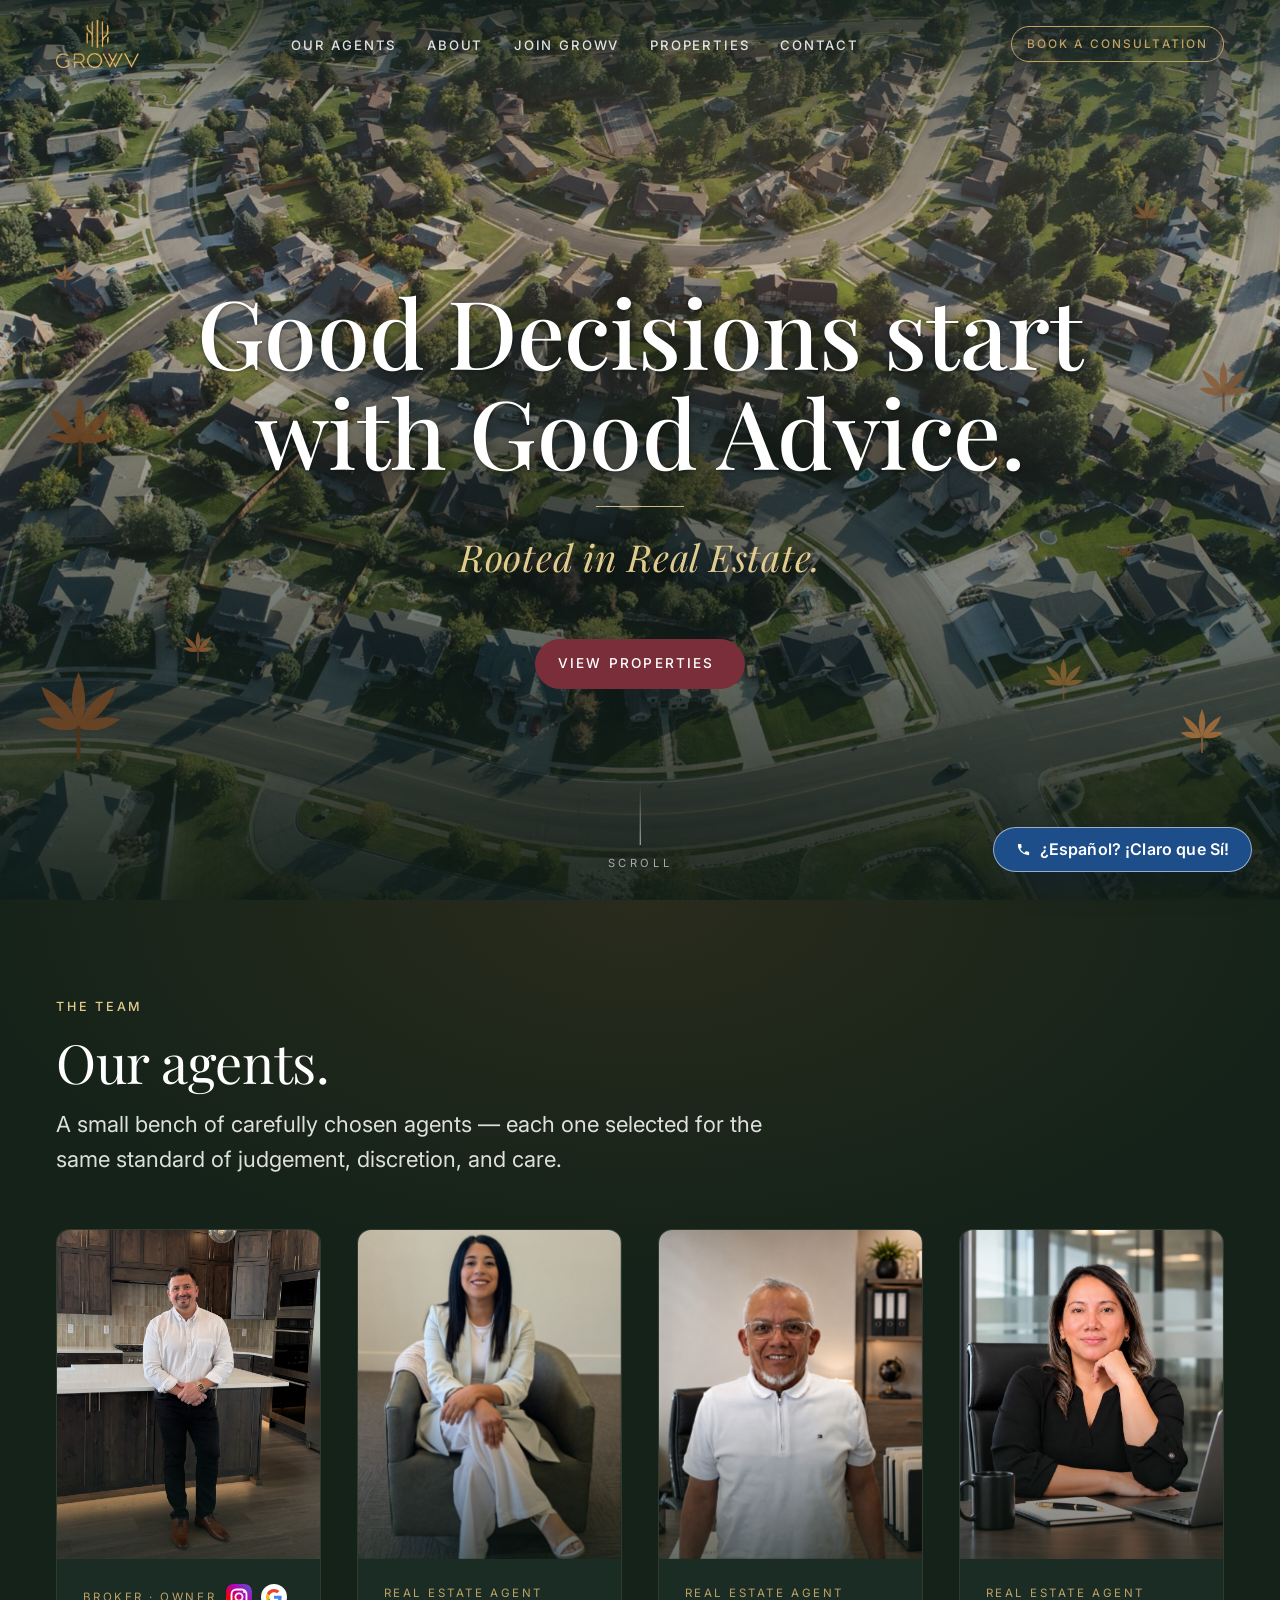
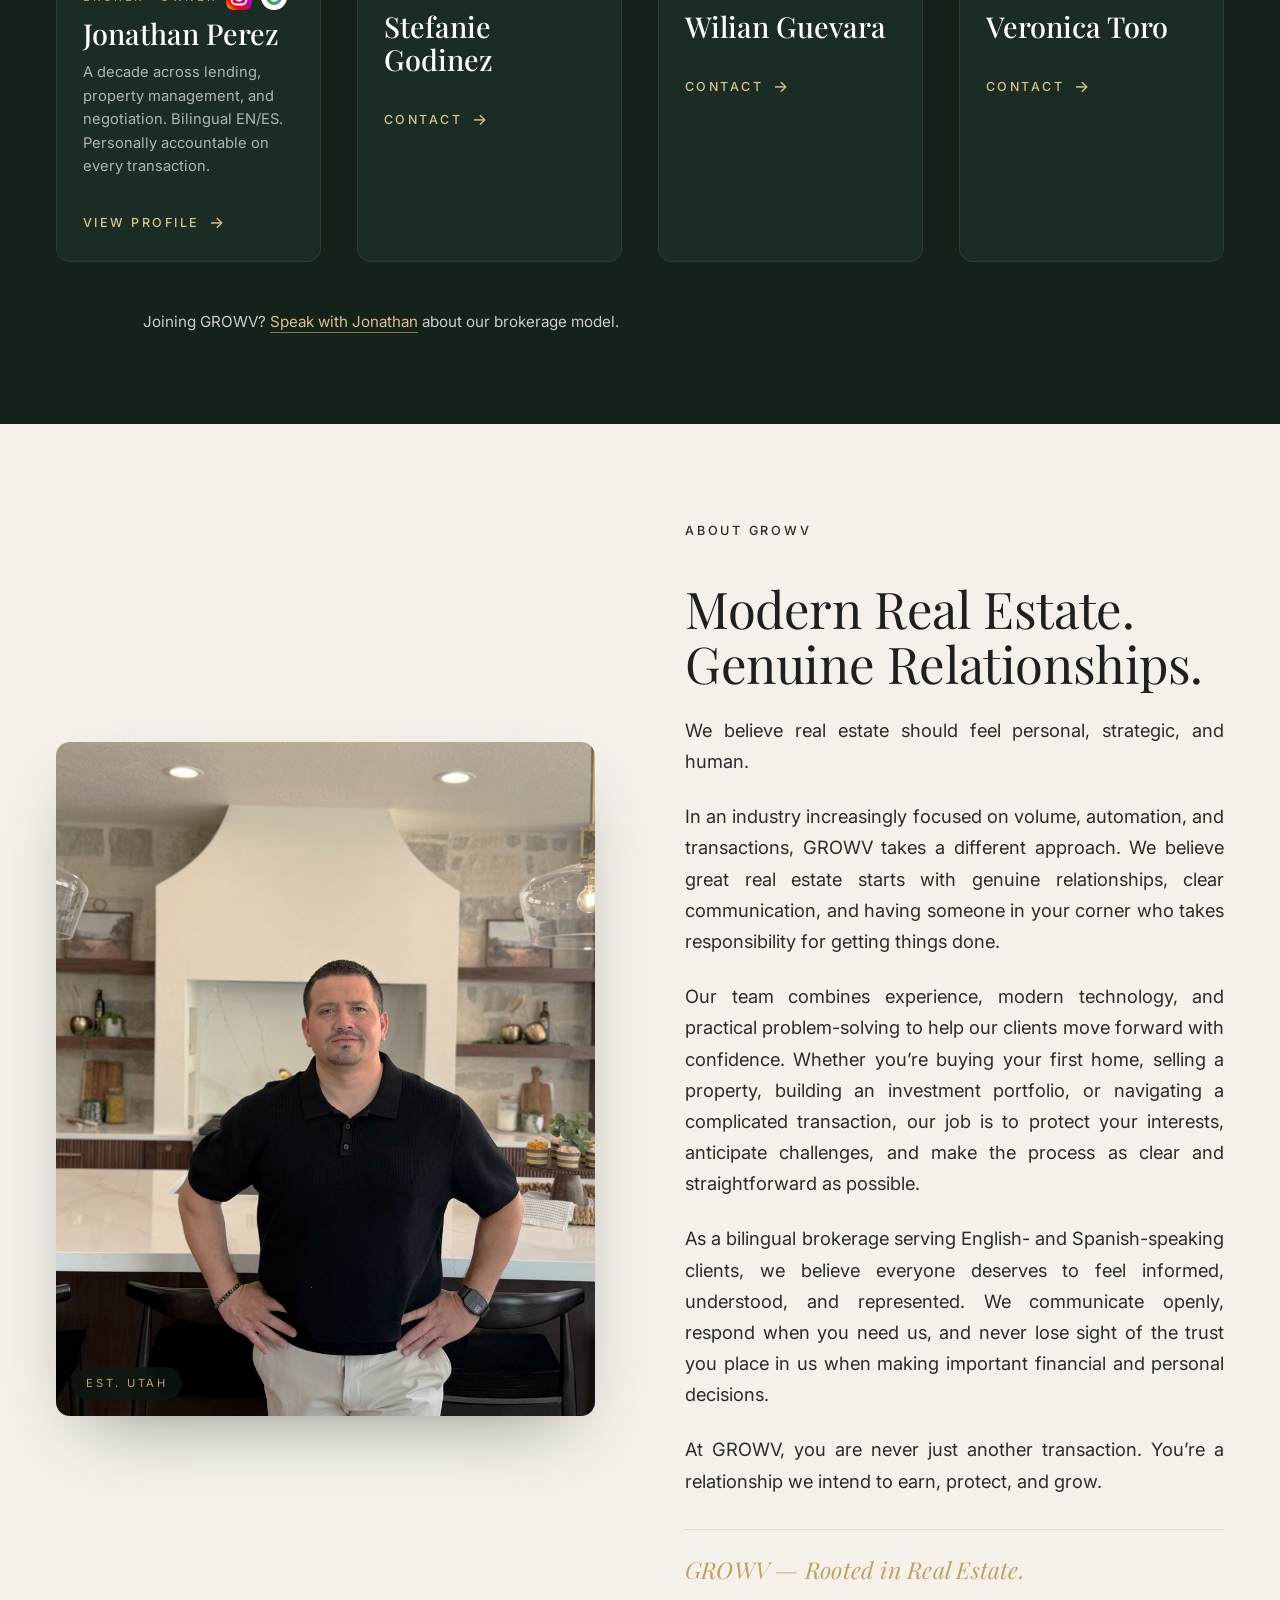
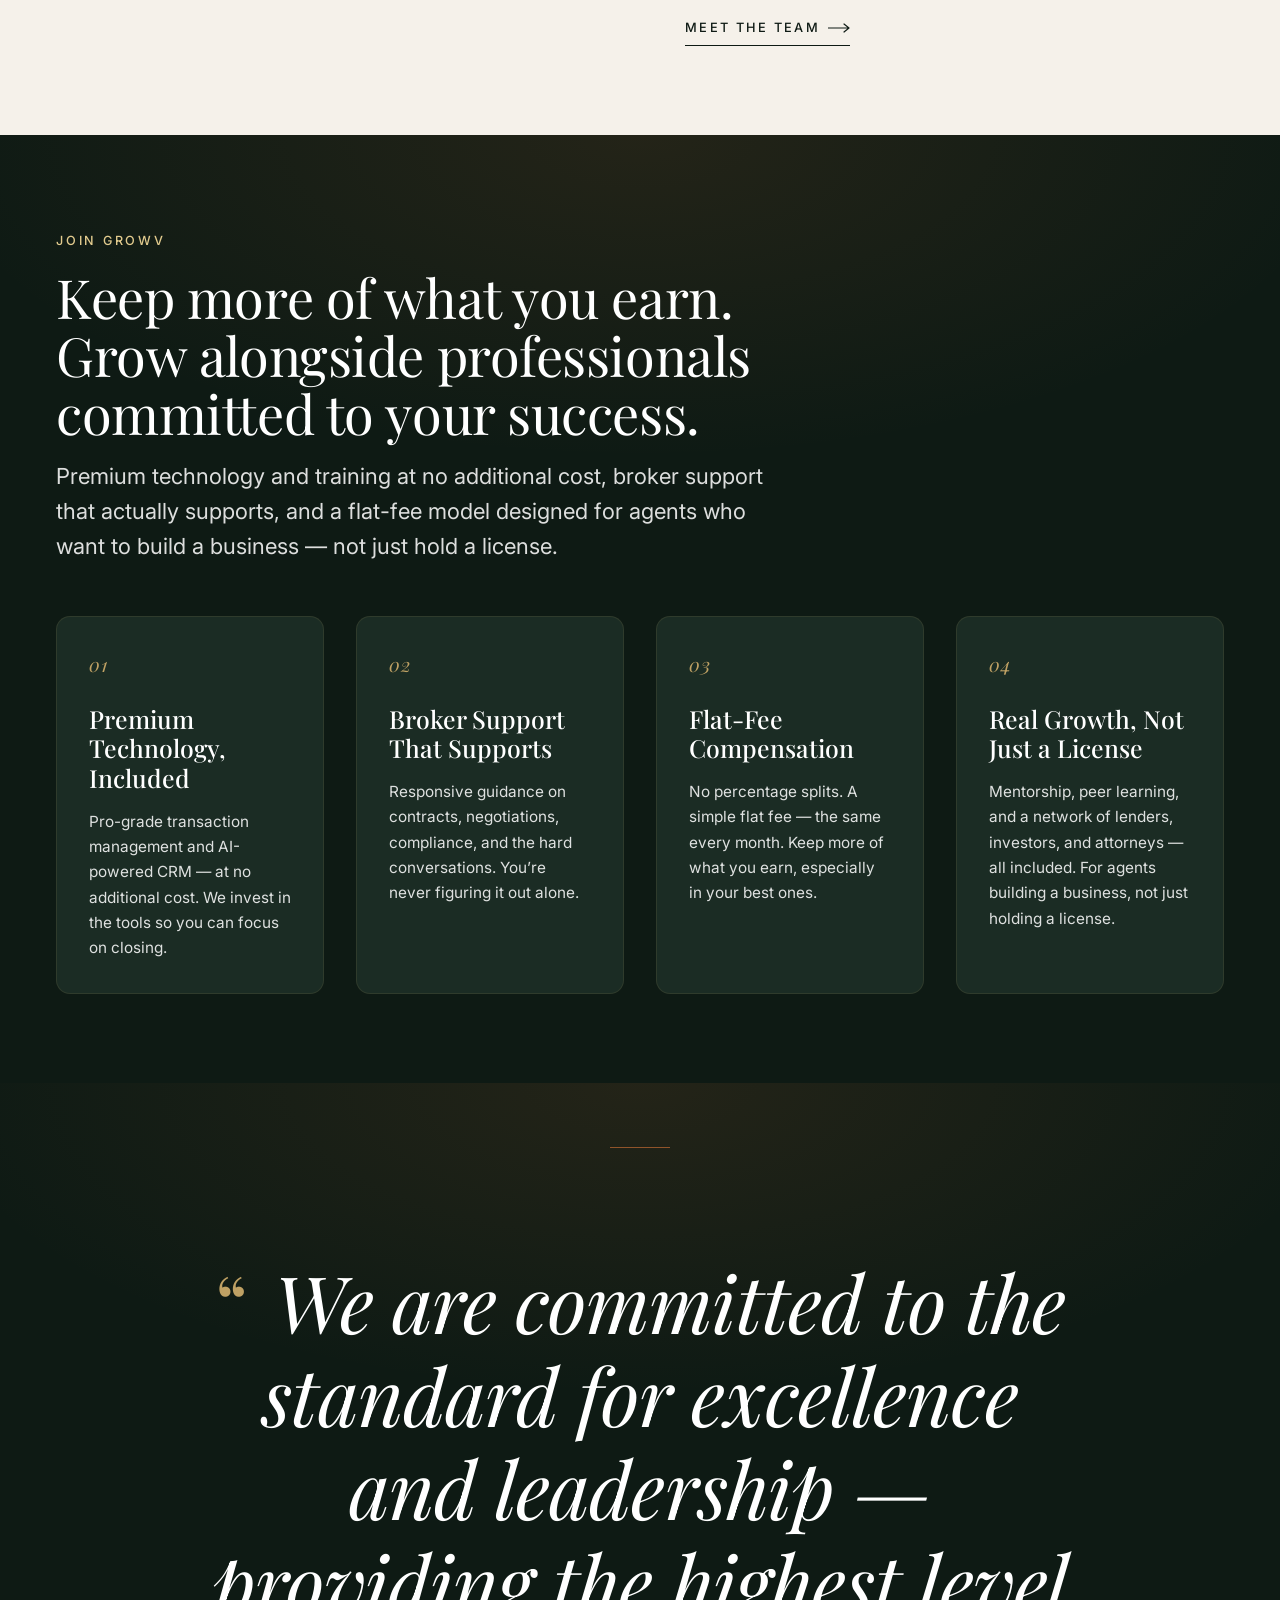
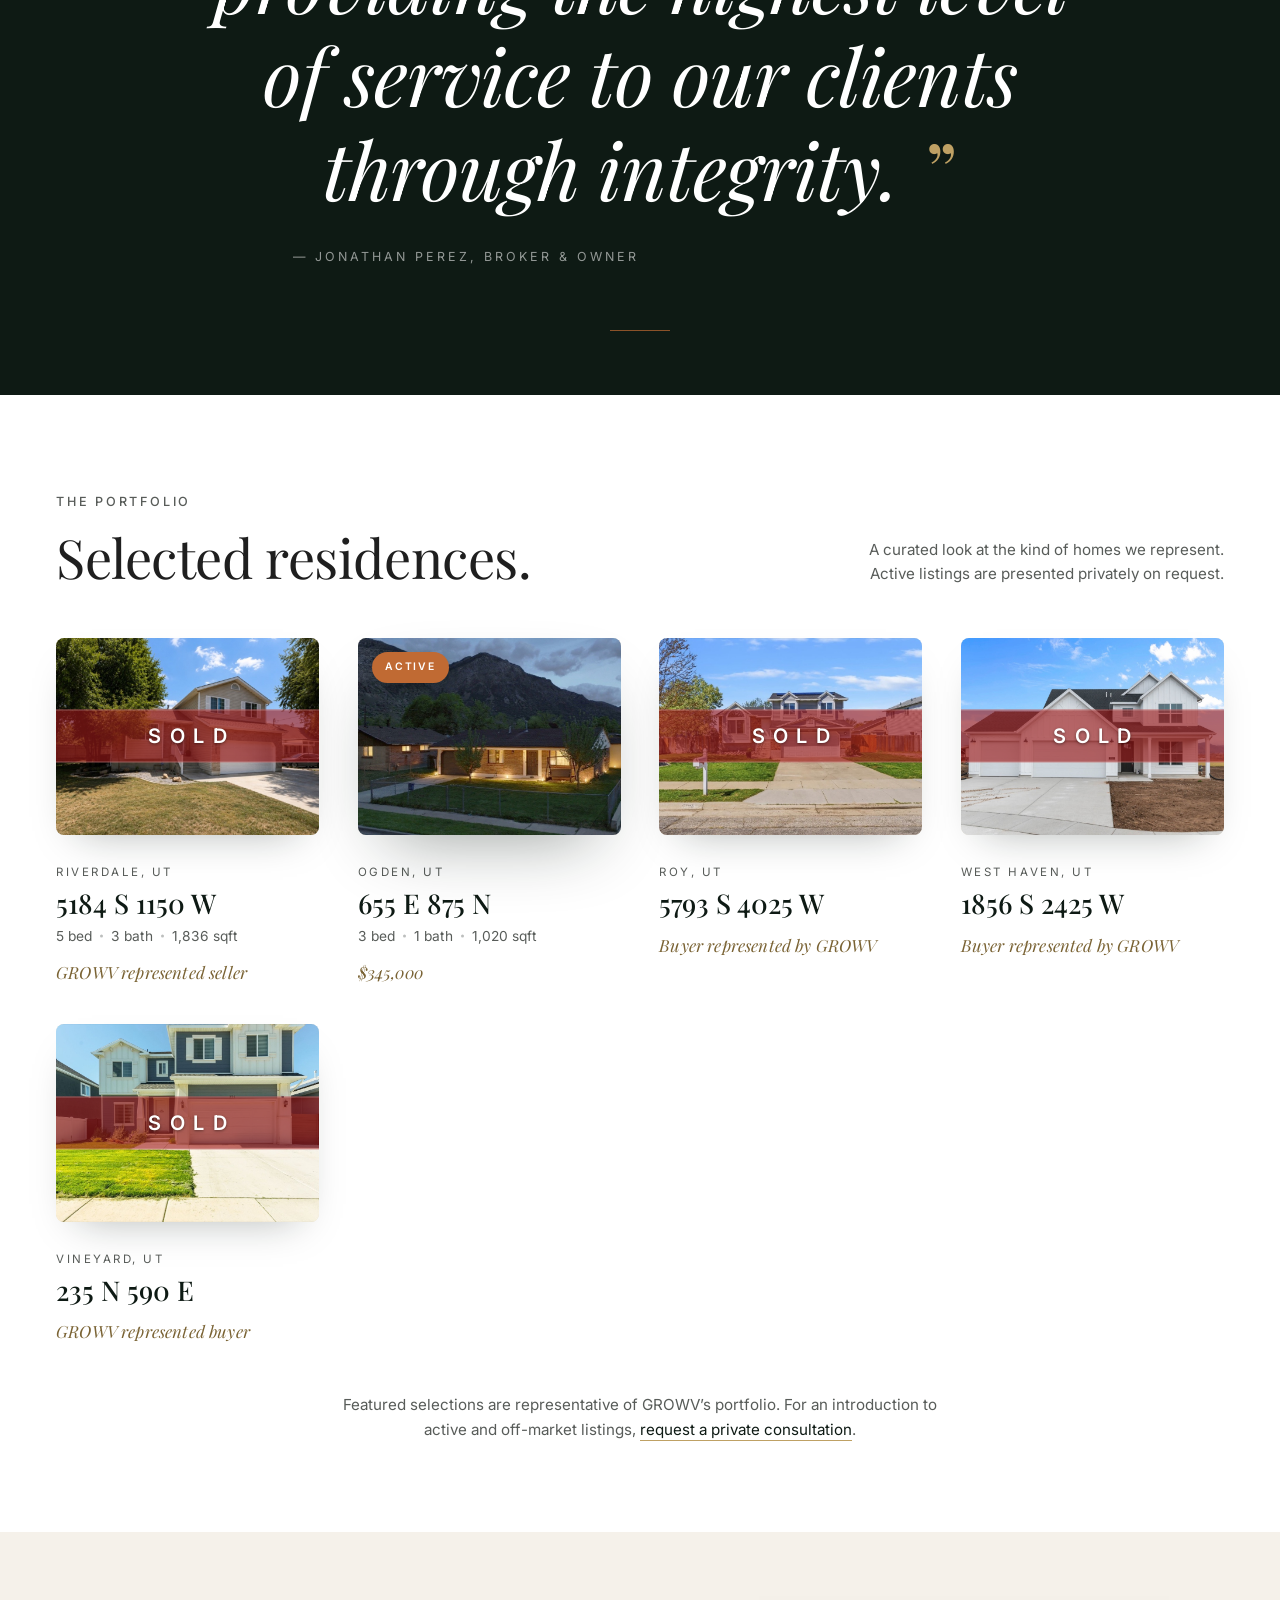
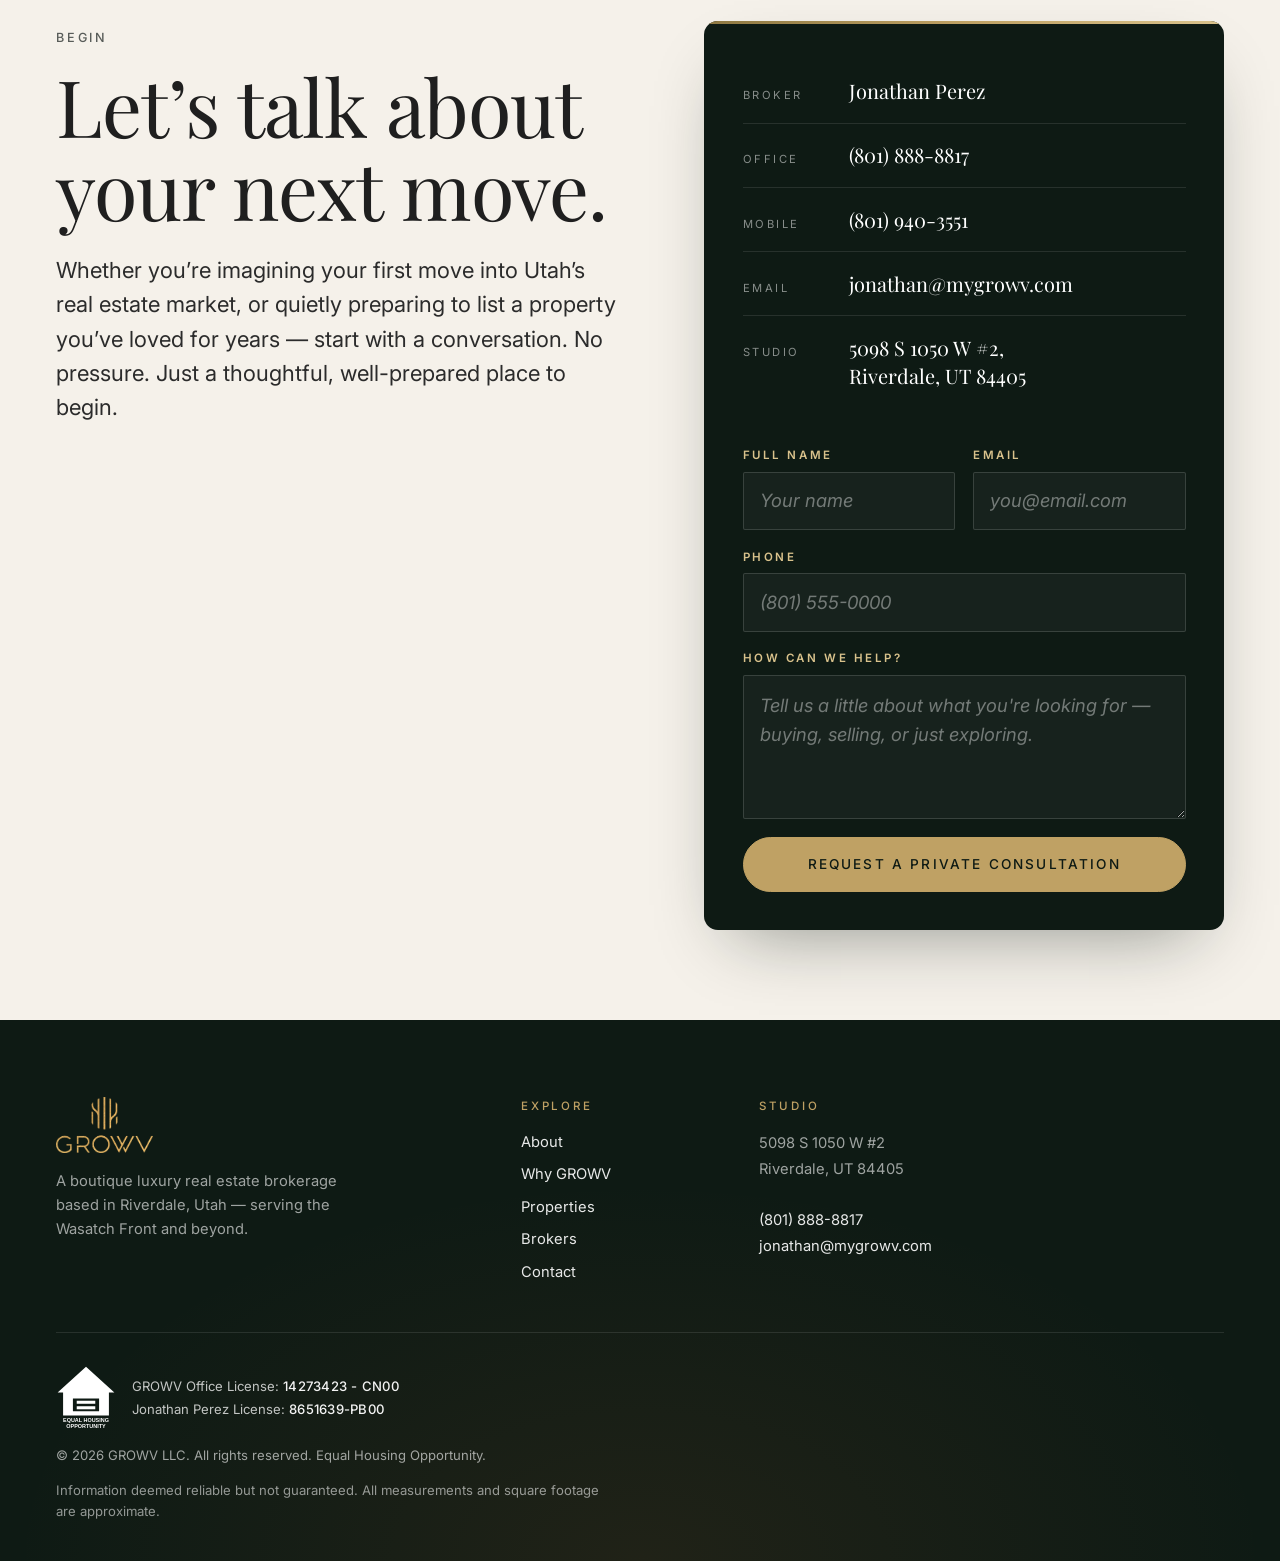
==== index.html @ 36a34923 "Brand-colour the social icons; gate the View Properties click The icons are now the real marks: Inst" ====
<!doctype html>
<html lang="en">
<head>
  <meta charset="utf-8">
  <meta name="viewport" content="width=device-width, initial-scale=1, viewport-fit=cover">
  <meta name="theme-color" content="#0E1A14">
  <meta name="color-scheme" content="light dark">

  <title>GROWV — Rooted in Real Estate</title>
  <meta name="description" content="GROWV is a Utah-based brokerage delivering a hospitality-grade real estate experience. Curated luxury homes, fluent service in English and Spanish, and a brokerage led by Jonathan Perez.">

  <meta property="og:title" content="GROWV — Rooted in Real Estate">
  <meta property="og:description" content="A hospitality-grade real estate experience in Utah. Discover a place you'll love to live.">
  <meta property="og:type" content="website">
  <meta property="og:url" content="https://mygrowv.com/">
  <meta property="og:image" content="assets/images/growv-logo-gold.png">
  <meta name="twitter:card" content="summary_large_image">

  <link rel="icon" type="image/png" href="assets/images/growv-mark.png">
  <link rel="apple-touch-icon" href="assets/images/growv-mark.png">
  <link rel="preconnect" href="https://fonts.googleapis.com">
  <link rel="preconnect" href="https://fonts.gstatic.com" crossorigin>
  <link rel="preload" href="assets/images/neighborhood-lg.jpg" as="image" media="(min-width: 768px)">
  <link rel="preload" href="assets/images/neighborhood-mobile-lg.jpg" as="image" media="(max-width: 767px)">
  <link href="https://fonts.googleapis.com/css2?family=Playfair+Display:ital,wght@0,400;0,500;0,600;0,700;1,400;1,500&family=Inter:wght@300;400;500;600;700&display=swap" rel="stylesheet">

  <link rel="stylesheet" href="assets/css/styles.css">
  <!-- Seasonal layer — delete this one line to take the site back to its
       year-round look. Nothing in styles.css was changed.
       (assets/css/halloween.css is kept for next October.) -->
  <link rel="stylesheet" href="assets/css/thanksgiving.css">
  <!-- Registration gate. Remove this link and the register-gate.js script
       below to take the gate off the site entirely. -->
  <link rel="stylesheet" href="assets/css/register-gate.css">
</head>
<body>
  <a class="skip-link" href="#main">Skip to main content</a>

  <!-- ===================== NAV ===================== -->
  <header class="site-header" id="siteHeader" data-scrolled="false">
    <div class="nav-shell">
      <a class="brand" href="#top" aria-label="GROWV — home">
        <img src="assets/images/growv-logo-gold.png" alt="GROWV" class="brand__logo" width="120" height="69" decoding="async">
      </a>

      <nav class="primary-nav" aria-label="Primary">
        <ul role="list">
          <li><a href="#team">Our Agents</a></li>
          <li><a href="#about">About</a></li>
          <li><a href="#why">Join GROWV</a></li>
          <li><a href="#properties">Properties</a></li>
          <li><a href="#contact">Contact</a></li>
        </ul>
      </nav>

      <a class="cta cta--ghost" href="#contact" data-cta="header">
        <span>Book a Consultation</span>
      </a>

      <button class="nav-toggle" id="navToggle" aria-expanded="false" aria-controls="mobileNav" aria-label="Open menu" type="button">
        <span></span><span></span><span></span>
      </button>
    </div>
  </header>

  <!-- Mobile nav sits OUTSIDE <header> on purpose: the header has
       backdrop-filter when scrolled / when the menu is open, and any
       backdrop-filter ancestor would become the containing block for
       position:fixed children — pinning the menu to the 74px-tall header
       instead of the viewport. Keeping it as a top-level sibling lets
       position:fixed correctly reference the viewport. -->
  <div class="mobile-nav" id="mobileNav" tabindex="-1" hidden>
    <nav aria-label="Mobile">
      <ul role="list">
        <li><a href="#team">Our Agents</a></li>
        <li><a href="#about">About</a></li>
        <li><a href="#why">Join GROWV</a></li>
        <li><a href="#properties">Properties</a></li>
        <li><a href="#contact">Contact</a></li>
      </ul>
    </nav>
    <a class="cta cta--gold cta--block" href="#contact">Book a Consultation</a>
    <div class="mobile-nav__contact">
      <a href="tel:+18019403551" aria-label="Call Jonathan">(801)&nbsp;940-3551</a>
      <a href="mailto:jonathan@mygrowv.com">jonathan@mygrowv.com</a>
    </div>
  </div>

  <main id="main">
    <span id="top" tabindex="-1" aria-hidden="true"></span>

    <!-- ===================== HERO ===================== -->
    <section class="hero" aria-labelledby="hero-title">
      <div class="hero__media" aria-hidden="true">
        <picture>
          <!-- Wide landscape crop for tablets and up -->
          <source media="(min-width: 768px)" srcset="assets/images/neighborhood-lg.jpg">
          <!-- Portrait crop of the same neighborhood for phones — avoids the
               awkward horizon line that the landscape crop creates -->
          <img
            src="assets/images/neighborhood-mobile-sm.jpg"
            srcset="assets/images/neighborhood-mobile-sm.jpg 600w, assets/images/neighborhood-mobile-lg.jpg 1000w"
            sizes="100vw"
            alt=""
            loading="eager"
            fetchpriority="high"
            decoding="async">
        </picture>
        <div class="hero__veil"></div>
      </div>

      <div class="hero__content hero__content--center">
        <!-- Seasonal decor. Purely presentational and aria-hidden; with the
             seasonal stylesheet removed these are empty inline spans that render
             nothing, so the season still comes off by dropping the stylesheet.
             Slot names are season-neutral so the next holiday only needs a new
             stylesheet, not new markup. -->
        <div class="season-scene" aria-hidden="true">
          <span class="season season--a"></span>
          <span class="season season--b"></span>
          <span class="season season--c"></span>
          <span class="season season--d"></span>
          <span class="season season--e"></span>
          <span class="season season--f"></span>
          <span class="season season--g"></span>
          <span class="season season--h"></span>
          <span class="season season--i"></span>
        </div>
        <div class="hero__announce">
          <h1 id="hero-title" class="display">
            <span class="display__line hero__headline">Good Decisions start with Good Advice.</span>
            <span class="display__line hero__invite">Rooted in Real Estate.</span>
          </h1>
        </div>
        <div class="hero__actions">
          <!-- data-gate-listings: register-gate.js intercepts this click and
               asks for details first. Registered visitors follow it straight
               through, and so does everyone if the gate is switched off. -->
          <a class="cta cta--gold" href="https://www.utahrealestate.com/" data-gate-listings
             target="_blank" rel="noopener noreferrer">
            View Properties<span class="sr-only"> (opens in a new tab)</span>
          </a>
        </div>
      </div>

      <a href="#about" class="hero__scroll" aria-label="Scroll to about section">
        <span class="hero__scroll-line" aria-hidden="true"></span>
        <span class="hero__scroll-label">Scroll</span>
      </a>
    </section>

    <!-- ===================== AGENTS / TEAM ===================== -->
    <section class="section section--ink section--ink-soft" id="team" aria-labelledby="team-title">
      <div class="container">
        <header class="section-head reveal" data-reveal>
          <p class="eyebrow eyebrow--gold">The Team</p>
          <h2 id="team-title" class="display display--md display--light">Our agents.</h2>
          <p class="section-head__lede">A small bench of carefully chosen agents — each one selected for the same standard of judgement, discretion, and care.</p>
        </header>

        <ul class="team-grid" role="list" id="teamGrid">
          <!-- Cards are rendered from data in app.js so the agent list is easy to update.
               Each card links to the agent's external personal website. -->
        </ul>

        <p class="team-grid__note">Joining GROWV? <a href="#contact">Speak with Jonathan</a> about our brokerage model.</p>
      </div>
    </section>

    <!-- ===================== ABOUT ===================== -->
    <section class="section section--cream" id="about" aria-labelledby="about-title">
      <div class="container split">
        <div class="split__media reveal" data-reveal>
          <img
            src="assets/images/about-jonathan-sm.jpg"
            srcset="assets/images/about-jonathan-sm.jpg 900w, assets/images/about-jonathan-lg.jpg 1800w"
            sizes="(min-width: 1280px) 600px, (min-width: 900px) 50vw, 90vw"
            alt="Jonathan Perez standing at the island of a modern kitchen with stone, walnut cabinetry, and marble counters."
            loading="lazy"
            decoding="async"
            width="1800" height="2250">
          <span class="split__media-tag" aria-hidden="true">Est. Utah</span>
        </div>
        <div class="split__text reveal" data-reveal data-reveal-delay="120">
          <p class="eyebrow">About GROWV</p>
          <h2 id="about-title" class="display display--md">
            <span class="display__line">Modern Real Estate.</span>
            <span class="display__line">Genuine Relationships.</span>
          </h2>
          <p>We believe real estate should feel personal, strategic, and human.</p>
          <p>In an industry increasingly focused on volume, automation, and transactions, GROWV takes a different approach. We believe great real estate starts with genuine relationships, clear communication, and having someone in your corner who takes responsibility for getting things done.</p>
          <p>Our team combines experience, modern technology, and practical problem-solving to help our clients move forward with confidence. Whether you&rsquo;re buying your first home, selling a property, building an investment portfolio, or navigating a complicated transaction, our job is to protect your interests, anticipate challenges, and make the process as clear and straightforward as possible.</p>
          <p>As a bilingual brokerage serving English- and Spanish-speaking clients, we believe everyone deserves to feel informed, understood, and represented. We communicate openly, respond when you need us, and never lose sight of the trust you place in us when making important financial and personal decisions.</p>
          <p>At GROWV, you are never just another transaction. You&rsquo;re a relationship we intend to earn, protect, and grow.</p>
          <p class="about__signoff"><em>GROWV — Rooted in Real Estate.</em></p>
          <a class="link-arrow" href="#team">
            <span>Meet the team</span>
            <svg width="22" height="10" viewBox="0 0 22 10" aria-hidden="true" focusable="false"><path d="M0 5h20M16 1l5 4-5 4" fill="none" stroke="currentColor" stroke-width="1.2" stroke-linecap="round" stroke-linejoin="round"/></svg>
          </a>
        </div>
      </div>
    </section>

    <!-- ===================== WHY GROWV ===================== -->
    <section class="section section--ink" id="why" aria-labelledby="why-title">
      <div class="container">
        <header class="section-head reveal" data-reveal>
          <p class="eyebrow eyebrow--gold">Join GROWV</p>
          <h2 id="why-title" class="display display--md display--light">Keep more of what you earn.<br>Grow alongside professionals<br>committed to your success.</h2>
          <p class="section-head__lede">Premium technology and training at no additional cost, broker support that actually supports, and a flat-fee model designed for agents who want to build a business — not just hold a license.</p>
        </header>

        <ul class="value-grid" role="list">
          <li class="value reveal" data-reveal>
            <span class="value__num" aria-hidden="true">01</span>
            <h3 class="value__title">Premium Technology, Included</h3>
            <p>Pro-grade transaction management and AI-powered CRM &mdash; at no additional cost. We invest in the tools so you can focus on closing.</p>
          </li>
          <li class="value reveal" data-reveal data-reveal-delay="80">
            <span class="value__num" aria-hidden="true">02</span>
            <h3 class="value__title">Broker Support That Supports</h3>
            <p>Responsive guidance on contracts, negotiations, compliance, and the hard conversations. You&rsquo;re never figuring it out alone.</p>
          </li>
          <li class="value reveal" data-reveal data-reveal-delay="160">
            <span class="value__num" aria-hidden="true">03</span>
            <h3 class="value__title">Flat-Fee Compensation</h3>
            <p>No percentage splits. A simple flat fee &mdash; the same every month. Keep more of what you earn, especially in your best ones.</p>
          </li>
          <li class="value reveal" data-reveal data-reveal-delay="240">
            <span class="value__num" aria-hidden="true">04</span>
            <h3 class="value__title">Real Growth, Not Just a License</h3>
            <p>Mentorship, peer learning, and a network of lenders, investors, and attorneys &mdash; all included. For agents building a business, not just holding a license.</p>
          </li>
        </ul>
      </div>
    </section>

    <!-- ===================== MISSION ===================== -->
    <section class="mission" aria-labelledby="mission-title">
      <div class="container mission__inner">
        <p class="eyebrow eyebrow--gold reveal" data-reveal>Mission</p>
        <h2 id="mission-title" class="display display--lg reveal" data-reveal data-reveal-delay="80">
          We are committed to the standard for excellence and leadership&nbsp;— providing the highest level of service to our clients through integrity.
        </h2>
        <p class="mission__sig reveal" data-reveal data-reveal-delay="180">— Jonathan Perez, Broker &amp; Owner</p>
      </div>
    </section>

    <!-- ===================== FEATURED PROPERTIES ===================== -->
    <section class="section section--paper" id="properties" aria-labelledby="properties-title">
      <div class="container">
        <header class="section-head section-head--row reveal" data-reveal>
          <div>
            <p class="eyebrow">The Portfolio</p>
            <h2 id="properties-title" class="display display--md">Selected residences.</h2>
          </div>
          <p class="section-head__note">A curated look at the kind of homes we represent. Active listings are presented privately on request.</p>
        </header>

        <div class="property-grid">
          <!-- Closed sale (MLS 2178857) — GROWV was the listing broker.
               The list price is deliberately not shown now that it has closed:
               $457,000 was what it was asked, not what it sold for. -->
          <article class="property property--sold reveal" data-reveal>
            <a class="property__media" href="#contact"
               aria-label="Inquire about a sale like 5184 S 1150 W, Riverdale">
              <img
                src="assets/images/prop-riverdale-1150w-sm.jpg"
                srcset="assets/images/prop-riverdale-1150w-sm.jpg 900w, assets/images/prop-riverdale-1150w-lg.jpg 1200w"
                sizes="(min-width: 1280px) 25vw, (min-width: 600px) 50vw, 90vw"
                alt="Tri-level home with tan siding, brick accents, an attached two-car garage, and mature trees over a green front lawn."
                loading="lazy" decoding="async" width="1200" height="900">
              <span class="property__sold">Sold</span>
            </a>
            <div class="property__body">
              <p class="property__loc">Riverdale, UT</p>
              <h3 class="property__title">5184 S 1150 W</h3>
              <ul class="property__meta" role="list">
                <li>5 bed</li><li>3 bath</li><li>1,836 sqft</li>
              </ul>
              <p class="property__price">GROWV represented seller</p>
            </div>
          </article>

          <!-- Active listing (MLS 2154156) — GROWV is the listing broker. -->
          <article class="property property--featured reveal" data-reveal data-reveal-delay="40">
            <a class="property__media" href="https://www.utahrealestate.com/2154156"
               target="_blank" rel="noopener noreferrer"
               aria-label="View the full listing for 655 E 875 N, Ogden, on UtahRealEstate.com (opens in a new tab)">
              <img
                src="assets/images/prop-ogden-875n-sm.jpg"
                srcset="assets/images/prop-ogden-875n-sm.jpg 900w, assets/images/prop-ogden-875n-lg.jpg 1200w"
                sizes="(min-width: 1280px) 25vw, (min-width: 600px) 50vw, 90vw"
                alt="Single-storey brick rambler lit at dusk, with a covered porch swing and a mountain ridge behind it."
                loading="lazy" decoding="async" width="1200" height="900">
              <span class="property__flag">Active</span>
            </a>
            <div class="property__body">
              <p class="property__loc">Ogden, UT</p>
              <h3 class="property__title">655 E 875 N</h3>
              <ul class="property__meta" role="list">
                <li>3 bed</li><li>1 bath</li><li>1,020 sqft</li>
              </ul>
              <p class="property__price">$345,000</p>
            </div>
          </article>

          <!-- Property cards below are illustrative; replace data-href when real listings are wired -->
          <!-- Closed sale, buyer represented by GROWV. Not our listing, so the
               card credits the side we represented rather than implying it. -->
          <article class="property property--sold reveal" data-reveal>
            <a class="property__media" href="#contact" aria-label="Inquire about a sale like 5793 S 4025 W, Roy">
              <img
                src="assets/images/prop-sold-sm.jpg"
                srcset="assets/images/prop-sold-sm.jpg 900w, assets/images/prop-sold-lg.jpg 1200w"
                sizes="(min-width: 1280px) 25vw, (min-width: 600px) 50vw, 90vw"
                alt="Two-story home with brick and grey siding, an arched front window, solar panels, and an attached two-car garage."
                loading="lazy" decoding="async" width="1200" height="900">
              <span class="property__sold">Sold</span>
            </a>
            <div class="property__body">
              <p class="property__loc">Roy, UT</p>
              <h3 class="property__title">5793 S 4025 W</h3>
              <p class="property__price">Buyer represented by GROWV</p>
            </div>
          </article>

          <!-- Closed sale, buyer represented by GROWV. -->
          <article class="property property--sold reveal" data-reveal data-reveal-delay="80">
            <a class="property__media" href="#contact" aria-label="Inquire about a sale like 1856 S 2425 W, West Haven">
              <img
                src="assets/images/prop-sold-westhaven-sm.jpg"
                srcset="assets/images/prop-sold-westhaven-sm.jpg 900w, assets/images/prop-sold-westhaven-lg.jpg 1200w"
                sizes="(min-width: 1280px) 25vw, (min-width: 600px) 50vw, 90vw"
                alt="New-build white board-and-batten farmhouse with a dark shingle roof, three-car garage, and covered porch."
                loading="lazy" decoding="async" width="1200" height="900">
              <span class="property__sold">Sold</span>
            </a>
            <div class="property__body">
              <p class="property__loc">West Haven, UT</p>
              <h3 class="property__title">1856 S 2425 W</h3>
              <p class="property__price">Buyer represented by GROWV</p>
            </div>
          </article>

          <!-- Closed sale, Vineyard. Buyer side, per Jonathan. -->
          <article class="property property--sold reveal" data-reveal data-reveal-delay="120">
            <a class="property__media" href="#contact" aria-label="Inquire about a sale like 235 N 590 E, Vineyard">
              <img
                src="assets/images/prop-sold-vineyard-sm.jpg"
                srcset="assets/images/prop-sold-vineyard-sm.jpg 900w, assets/images/prop-sold-vineyard-lg.jpg 1200w"
                sizes="(min-width: 1280px) 25vw, (min-width: 600px) 50vw, 90vw"
                alt="Two-storey home with blue-grey board-and-batten siding, a white two-car garage, and a green front lawn."
                loading="lazy" decoding="async" width="1200" height="900">
              <span class="property__sold">Sold</span>
            </a>
            <div class="property__body">
              <p class="property__loc">Vineyard, UT</p>
              <h3 class="property__title">235 N 590 E</h3>
              <p class="property__price">GROWV represented buyer</p>
            </div>
          </article>

          </div>

        <p class="property-grid__note">Featured selections are representative of GROWV&rsquo;s portfolio. For an introduction to active and off-market listings, <a href="#contact">request a private consultation</a>.</p>
      </div>
    </section>

    <!-- ===================== FINAL CTA / CONTACT ===================== -->
    <section class="section section--cream" id="contact" aria-labelledby="contact-title">
      <div class="container contact">
        <div class="contact__lead reveal" data-reveal>
          <p class="eyebrow">Begin</p>
          <h2 id="contact-title" class="display display--lg">Let&rsquo;s talk about<br>your next move.</h2>
          <p class="lede">Whether you&rsquo;re imagining your first move into Utah&rsquo;s real estate market, or quietly preparing to list a property you&rsquo;ve loved for years — start with a conversation. No pressure. Just a thoughtful, well-prepared place to begin.</p>
        </div>

        <div class="contact__card reveal" data-reveal data-reveal-delay="120">
          <div class="contact__row">
            <span class="contact__label">Broker</span>
            <span class="contact__value">Jonathan Perez</span>
          </div>
          <div class="contact__row">
            <span class="contact__label">Office</span>
            <a class="contact__value" href="tel:+18018888817">(801)&nbsp;888-8817</a>
          </div>
          <div class="contact__row">
            <span class="contact__label">Mobile</span>
            <a class="contact__value" href="tel:+18019403551">(801)&nbsp;940-3551</a>
          </div>
          <div class="contact__row">
            <span class="contact__label">Email</span>
            <a class="contact__value" href="mailto:jonathan@mygrowv.com">jonathan@mygrowv.com</a>
          </div>
          <div class="contact__row">
            <span class="contact__label">Studio</span>
            <span class="contact__value">5098 S 1050 W&nbsp;#2,<br>Riverdale, UT 84405</span>
          </div>
          <form class="contact__form" id="contactForm" novalidate>
            <div class="contact__form-row">
              <label class="contact__field">
                <span class="contact__field-label">Full name</span>
                <input type="text" name="name" required autocomplete="name" placeholder="Your name">
              </label>
              <label class="contact__field">
                <span class="contact__field-label">Email</span>
                <input type="email" name="email" required autocomplete="email" placeholder="you@email.com">
              </label>
            </div>
            <label class="contact__field">
              <span class="contact__field-label">Phone</span>
              <input type="tel" name="phone" required autocomplete="tel" placeholder="(801) 555-0000">
            </label>
            <label class="contact__field">
              <span class="contact__field-label">How can we help?</span>
              <textarea name="message" rows="4" required placeholder="Tell us a little about what you're looking for — buying, selling, or just exploring."></textarea>
            </label>
            <!-- Honeypot — real visitors leave this empty. Bots fill it and get rejected. -->
            <input type="text" name="company_website" class="contact__honeypot" tabindex="-1" autocomplete="off" aria-hidden="true">
            <button type="submit" class="cta cta--gold cta--block cta--lg" id="contactSubmit">
              <span>Request a private consultation</span>
            </button>
            <p class="contact__form-status" id="contactStatus" role="status" aria-live="polite" hidden></p>
          </form>
        </div>
      </div>
    </section>
  </main>

  <!-- ===================== FOOTER ===================== -->
  <footer class="site-footer" aria-labelledby="footer-title">
    <div class="container site-footer__inner">
      <h2 id="footer-title" class="sr-only">Footer</h2>

      <div class="site-footer__brand">
        <img src="assets/images/growv-logo-gold.png" alt="GROWV" width="140" height="81" loading="lazy" decoding="async">
        <p>A boutique luxury real estate brokerage based in Riverdale, Utah — serving the Wasatch Front and beyond.</p>
      </div>

      <nav class="site-footer__nav" aria-label="Footer">
        <h3>Explore</h3>
        <ul role="list">
          <li><a href="#about">About</a></li>
          <li><a href="#why">Why GROWV</a></li>
          <li><a href="#properties">Properties</a></li>
          <li><a href="#team">Brokers</a></li>
          <li><a href="#contact">Contact</a></li>
        </ul>
      </nav>

      <div class="site-footer__contact">
        <h3>Studio</h3>
        <address>
          5098 S 1050 W #2<br>
          Riverdale, UT 84405<br><br>
          <a href="tel:+18018888817">(801)&nbsp;888-8817</a><br>
          <a href="mailto:jonathan@mygrowv.com">jonathan@mygrowv.com</a>
        </address>
      </div>

      <div class="site-footer__legal">
        <div class="site-footer__legal-row">
          <img src="assets/images/equal-housing.svg" alt="Equal Housing Opportunity" class="site-footer__eho" width="68" height="74" loading="lazy" decoding="async">
          <div class="site-footer__licenses">
            <p>GROWV Office License: <strong>14273423&nbsp;-&nbsp;CN00</strong></p>
            <p>Jonathan Perez License: <strong>8651639-PB00</strong></p>
          </div>
        </div>
        <p>&copy; <span id="year">2026</span> GROWV LLC. All rights reserved. Equal Housing Opportunity.</p>
        <p class="site-footer__fineprint">Information deemed reliable but not guaranteed. All measurements and square footage are approximate.</p>
      </div>
    </div>
  </footer>

  <!-- Bilingual prompt, pinned to the lower corner on every scroll position.
       lang="es" so screen readers switch voices for the Spanish. -->
  <a class="es-badge" href="tel:+18019403551" lang="es"
     aria-label="¿Español? Llame a Jonathan Perez al 801 940 3551">
    <svg class="es-badge__icon" width="15" height="15" viewBox="0 0 24 24" aria-hidden="true" focusable="false">
      <path d="M6.6 10.8a15.1 15.1 0 0 0 6.6 6.6l2.2-2.2a1 1 0 0 1 1-.25 11.4 11.4 0 0 0 3.6.58 1 1 0 0 1 1 1V20a1 1 0 0 1-1 1A17 17 0 0 1 3 4a1 1 0 0 1 1-1h3.5a1 1 0 0 1 1 1 11.4 11.4 0 0 0 .58 3.6 1 1 0 0 1-.25 1z"
            fill="currentColor"/>
    </svg>
    <span>¿Español? ¡Claro que Sí!</span>
  </a>

  <!-- Registration gate. Opens after 45 seconds of active browsing, can be
       closed once the X appears 8 seconds later, and returns 60 seconds
       after each dismissal until they register. The details post to the same
       endpoint as the contact form, tagged source "registration-gate". -->
  <dialog class="gate" id="registerGate" aria-labelledby="gateTitle" closedby="none">

    <!-- Revealed by register-gate.js once the gate has been on screen for
         EXIT_AFTER_SECONDS. A sibling of .gate__inner, not a child, because
         the inner panel scrolls and this must stay pinned to the corner. -->
    <button type="button" class="gate__x" id="gateClose" hidden
            aria-label="Close" data-al-en="Close" data-al-es="Cerrar">
      <svg viewBox="0 0 24 24" aria-hidden="true" focusable="false">
        <path d="M6 6l12 12M18 6L6 18" fill="none" stroke="currentColor"
              stroke-width="2" stroke-linecap="round"/>
      </svg>
    </button>

    <div class="gate__inner">

      <!-- The Español button is the Spanish signal on this panel: maroon
           with a pulsing ring, so it reads as "click me" at a glance.
           English is always the default. -->
      <div class="gate__langbar">
        <img class="gate__logo" src="assets/images/growv-logo-gold.png" alt="GROWV" width="140" height="81">
        <div class="gate__lang" role="group" aria-label="Language / Idioma">
          <button type="button" class="gate__langbtn is-active" data-lang="en" aria-pressed="true">English</button>
          <button type="button" class="gate__langbtn" data-lang="es" aria-pressed="false">Español</button>
        </div>
      </div>

      <h2 class="gate__title" id="gateTitle"
          data-en="Before you go further &mdash;|who are we talking to?"
          data-es="Antes de continuar &mdash;|¿con quién hablamos?">
        Before you go further &mdash;<br><em>who are we talking to?</em>
      </h2>

      <p class="gate__lede"
         data-en="Feel free to browse all the Utah listings you like &mdash; they&rsquo;re public. But help us understand what you actually need, and we&rsquo;ll send you a custom list built around it."
         data-es="Mire todas las casas que quiera en los sitios públicos &mdash; son de acceso libre. Pero ayúdenos a entender qué necesita y le enviaremos una lista personalizada hecha para usted.">
        Feel free to browse all the Utah listings you like &mdash; they&rsquo;re
        public. But help us understand what you actually need, and we&rsquo;ll
        send you a custom list built around it.
      </p>

      <form id="gateForm" novalidate>

        <label class="gate__field">
          <span data-en="Full name" data-es="Nombre completo">Full name</span>
          <input type="text" name="name" required autocomplete="name"
                 data-ph-en="Your name" data-ph-es="Su nombre" placeholder="Your name">
        </label>

        <div class="gate__row">
          <label class="gate__field">
            <span data-en="Email" data-es="Correo electrónico">Email</span>
            <input type="email" name="email" required autocomplete="email"
                   data-ph-en="you@email.com" data-ph-es="usted@correo.com" placeholder="you@email.com">
          </label>
          <label class="gate__field">
            <span data-en="Phone" data-es="Teléfono">Phone</span>
            <input type="tel" name="phone" required autocomplete="tel"
                   data-ph-en="(801) 555-0000" data-ph-es="(801) 555-0000" placeholder="(801) 555-0000">
          </label>
        </div>

        <!-- Optional on purpose. This is a gate, and every required field
             is a visitor who leaves instead. Beds and baths are one choice
             rather than two, and the bands are deliberately coarse — this
             is a starting point for a call, not a search query. -->
        <p class="gate__divider"
           data-en="What are you looking for? &mdash; optional"
           data-es="¿Qué busca? &mdash; opcional">What are you looking for? &mdash; optional</p>

        <div class="gate__row">
          <label class="gate__field">
            <span data-en="I want to" data-es="Quiero">I want to</span>
            <select name="intent">
              <option value="" data-en="Choose one" data-es="Elija una">Choose one</option>
              <option value="buy"  data-en="Buy"           data-es="Comprar">Buy</option>
              <option value="sell" data-en="Sell"          data-es="Vender">Sell</option>
              <option value="both" data-en="Buy and sell"  data-es="Comprar y vender">Buy and sell</option>
            </select>
          </label>
          <label class="gate__field">
            <span data-en="Area or city" data-es="Zona o ciudad">Area or city</span>
            <input type="text" name="area"
                   data-ph-en="Ogden, Riverdale, Roy…" data-ph-es="Ogden, Riverdale, Roy…"
                   placeholder="Ogden, Riverdale, Roy…">
          </label>
        </div>

        <div class="gate__row">
          <label class="gate__field">
            <span data-en="Size" data-es="Tamaño">Size</span>
            <select name="size">
              <option value="" data-en="Any" data-es="Cualquiera">Any</option>
              <option value="2bd-1ba" data-en="2+ bed &middot; 1+ bath" data-es="2+ recámaras &middot; 1+ baño">2+ bed &middot; 1+ bath</option>
              <option value="3bd-2ba" data-en="3+ bed &middot; 2+ bath" data-es="3+ recámaras &middot; 2+ baños">3+ bed &middot; 2+ bath</option>
              <option value="4bd-2ba" data-en="4+ bed &middot; 2+ bath" data-es="4+ recámaras &middot; 2+ baños">4+ bed &middot; 2+ bath</option>
              <option value="5bd-3ba" data-en="5+ bed &middot; 3+ bath" data-es="5+ recámaras &middot; 3+ baños">5+ bed &middot; 3+ bath</option>
            </select>
          </label>
          <label class="gate__field">
            <span data-en="Budget" data-es="Presupuesto">Budget</span>
            <select name="budget">
              <option value="" data-en="Any" data-es="Cualquiera">Any</option>
              <option value="under-350k" data-en="Under $350k"  data-es="Menos de $350k">Under $350k</option>
              <option value="350-500k">$350k &ndash; $500k</option>
              <option value="500-700k">$500k &ndash; $700k</option>
              <option value="700k-plus" data-en="$700k and up" data-es="$700k o más">$700k and up</option>
            </select>
          </label>
        </div>

        <!-- Honeypot — real visitors leave this empty. -->
        <input type="text" name="company_website" class="gate__honeypot" tabindex="-1" autocomplete="off" aria-hidden="true">

        <button type="submit" class="cta cta--gold cta--block cta--lg gate__submit" id="gateSubmit">
          <span data-en="Get access" data-es="Obtener acceso">Get access</span>
        </button>

        <p class="gate__status" id="gateStatus" role="status" aria-live="polite"></p>
      </form>

      <p class="gate__fine"
         data-en="We use your details to contact you about Utah real estate. We don&rsquo;t sell them. Prefer to just talk? Call (801) 888-8817."
         data-es="Usamos sus datos para comunicarnos con usted sobre bienes raíces en Utah. No los vendemos. ¿Prefiere hablar? Llame al (801) 888-8817.">
        We use your details to contact you about Utah real estate. We don&rsquo;t
        sell them. Prefer to just talk? Call
        <a href="tel:+18018888817">(801)&nbsp;888-8817</a>.
      </p>
    </div>
  </dialog>

  <!-- Agent contact card. Populated from the AGENTS data in app.js when a team
       card is activated; native <dialog> gives us focus trapping and ESC. -->
  <dialog class="agent-dialog" id="agentDialog" aria-labelledby="agentDialogName">
    <form method="dialog" class="agent-dialog__dismiss">
      <button class="agent-dialog__close" value="close" aria-label="Close contact card">&times;</button>
    </form>
    <div class="agent-dialog__inner">
      <img class="agent-dialog__photo" id="agentDialogPhoto" src="" alt="" width="200" height="250">
      <p class="agent-dialog__role" id="agentDialogRole"></p>
      <h2 class="agent-dialog__name" id="agentDialogName"></h2>
      <ul class="agent-dialog__contact" role="list" id="agentDialogContact"></ul>
      <div class="agent-dialog__actions" id="agentDialogActions"></div>
      <a class="agent-dialog__alt" href="#contact" data-agent-dialog-close>or send a message instead</a>
    </div>
  </dialog>

  <!-- Analytics. Paste your GA4 / Meta IDs at the top of this file;
       until then nothing loads or is sent. See ANALYTICS.md. -->
  <script src="assets/js/analytics.js" defer></script>
  <script src="assets/js/app.js" defer></script>
  <script src="assets/js/register-gate.js" defer></script>
</body>
</html>
---- assets/css/styles.css ----
/* =========================================================
   GROWV — Luxury Real Estate Landing Page
   Mobile-first. WCAG 2.1 AA. Full responsive ladder.
   Breakpoints:
     320  small phone (iPhone SE)
     375  smartphone
     414  big phone
     600  small tablet / phablet landscape
     768  big tablet (iPad portrait)
    1024  small laptop / iPad landscape
    1280  laptop
    1440  desktop
    1680  desktop scaled
    1920  large monitor
    2400  ultra-wide
   ========================================================= */

/* ---------- Design Tokens ---------- */
:root {
  /* Palette — derived from the GROWV business card + logo */
  --ink:        #0E1A14;   /* deep forest, primary dark */
  --ink-2:      #142219;   /* slightly lighter */
  --ink-3:      #1B2C24;   /* card surfaces on dark */
  --ink-line:   rgba(255,255,255,0.10);

  --gold:       #BFA164;   /* logo gold */
  --gold-2:     #D9C28C;   /* highlight */
  --gold-3:     #8E7842;   /* deeper gold */
  --gold-soft:  rgba(191, 161, 100, 0.14);

  --cream:      #F5F1EA;   /* warm off-white */
  --cream-2:    #EBE4D5;
  --paper:      #FFFFFF;

  --char:       #1F1F1F;   /* near-black for text on cream */
  --char-2:     #2B2B2B;
  --mute:       #585C59;   /* warm gray */
  --hairline:   rgba(20, 34, 25, 0.10);

  /* Typography */
  --f-display: 'Playfair Display', 'Cormorant Garamond', Georgia, 'Times New Roman', serif;
  --f-body:    'Inter', system-ui, -apple-system, 'Segoe UI', Helvetica, Arial, sans-serif;

  /* Fluid type — clamp(min, preferred, max) */
  --fs-display-xl: clamp(2.86rem, 7.7vw + 0.55rem, 7.7rem);
  --fs-display-lg: clamp(2.42rem, 5.5vw + 0.55rem, 5.5rem);
  --fs-display-md: clamp(1.98rem, 3.47vw + 0.6rem, 3.74rem);
  --fs-display-sm: clamp(1.65rem, 2.42vw + 0.66rem, 2.64rem);
  --fs-lede:       clamp(1.16rem, 0.44vw + 1.05rem, 1.38rem);
  --fs-body:       clamp(1.08rem, 0.17vw + 1.01rem, 1.16rem);
  --fs-small:      0.9rem;
  --fs-eyebrow:    0.79rem;

  /* Spacing */
  --space-1: 0.5rem;
  --space-2: 0.75rem;
  --space-3: 1rem;
  --space-4: 1.5rem;
  --space-5: 2rem;
  --space-6: 3rem;
  --space-7: 4.5rem;
  --space-8: 6rem;
  --space-9: 8rem;

  /* Section padding (fluid) */
  --pad-section: clamp(4rem, 7vw, 9rem);
  --pad-side:    clamp(1.25rem, 4vw, 4rem);

  /* Layout */
  --max-w: 1440px;
  --max-w-narrow: 980px;

  /* Motion */
  --ease-out: cubic-bezier(0.22, 1, 0.36, 1);
  --ease-in-out: cubic-bezier(0.65, 0, 0.35, 1);

  /* UI */
  --radius-sm: 4px;
  --radius:    8px;
  --radius-lg: 14px;
  --shadow-lg: 0 30px 70px -30px rgba(14, 26, 20, 0.45);
  --shadow-md: 0 18px 40px -22px rgba(14, 26, 20, 0.35);

  /* Header height — used to offset anchor scroll */
  --header-h: 72px;
}

@media (min-width: 1024px) {
  :root { --header-h: 88px; }
}

/* ---------- Reset / Base ---------- */
*, *::before, *::after { box-sizing: border-box; }
html { -webkit-text-size-adjust: 100%; scroll-behavior: smooth; }
@media (prefers-reduced-motion: reduce) {
  html { scroll-behavior: auto; }
  *, *::before, *::after {
    animation-duration: 0.001ms !important;
    animation-iteration-count: 1 !important;
    transition-duration: 0.001ms !important;
    scroll-behavior: auto !important;
  }
}

html, body { margin: 0; padding: 0; }
body {
  font-family: var(--f-body);
  font-size: var(--fs-body);
  line-height: 1.6;
  color: var(--char);
  background: var(--paper);
  -webkit-font-smoothing: antialiased;
  -moz-osx-font-smoothing: grayscale;
  text-rendering: optimizeLegibility;
  overflow-x: hidden;
}

img, video, picture { max-width: 100%; height: auto; display: block; }
a { color: inherit; text-decoration: none; transition: color .25s var(--ease-out); }
button { font: inherit; cursor: pointer; }
ul, ol, p, h1, h2, h3, h4, h5, h6, address, figure { margin: 0; padding: 0; }
ul[role="list"], ol[role="list"] { list-style: none; }
address { font-style: normal; }
hr { border: 0; border-top: 1px solid var(--hairline); margin: var(--space-5) 0; }

/* Visually hidden, still announced */
.sr-only {
  position: absolute !important;
  width: 1px; height: 1px;
  padding: 0; margin: -1px;
  overflow: hidden; clip: rect(0 0 0 0); white-space: nowrap; border: 0;
}

/* Skip link for screen-reader / keyboard users */
.skip-link {
  position: absolute; left: 1rem; top: 1rem;
  background: var(--ink); color: var(--gold);
  padding: 0.65rem 1rem; border-radius: var(--radius-sm);
  font-size: 0.85rem; letter-spacing: 0.04em;
  transform: translateY(-200%); z-index: 1000;
  transition: transform .25s var(--ease-out);
}
.skip-link:focus { transform: translateY(0); outline: 2px solid var(--gold-2); outline-offset: 2px; }

/* Focus ring — keyboard only */
:focus { outline: none; }
:focus-visible {
  outline: 2px solid var(--gold);
  outline-offset: 3px;
  border-radius: 2px;
}
.section--ink :focus-visible { outline-color: var(--gold-2); }

/* ---------- Typography ---------- */
.display {
  font-family: var(--f-display);
  font-weight: 400;
  font-size: var(--fs-display-xl);
  line-height: 1.02;
  letter-spacing: -0.012em;
  color: inherit;
}
.display--lg { font-size: var(--fs-display-lg); line-height: 1.04; }
.display--md { font-size: var(--fs-display-md); line-height: 1.08; letter-spacing: -0.008em; }
.display--sm { font-size: var(--fs-display-sm); line-height: 1.15; }
.display--light { font-weight: 300; }
.display__line { display: block; }
.display__line--italic { font-style: italic; font-weight: 300; color: var(--gold); }

.lede {
  font-size: var(--fs-lede);
  line-height: 1.55;
  color: var(--char-2);
  max-width: 60ch;
}

.eyebrow {
  display: inline-block;
  font-family: var(--f-body);
  font-size: var(--fs-eyebrow);
  letter-spacing: 0.22em;
  text-transform: uppercase;
  font-weight: 500;
  color: var(--mute);
  margin-bottom: var(--space-3);
}
.eyebrow--gold { color: var(--gold); }
.section--ink .eyebrow { color: rgba(255,255,255,0.55); }
.section--ink .eyebrow--gold { color: var(--gold-2); }

p { max-width: 65ch; }
p strong { font-weight: 600; color: var(--char); }
.section--ink p strong { color: #fff; }

/* ---------- Layout helpers ---------- */
.container {
  width: 100%;
  max-width: var(--max-w);
  margin-inline: auto;
  padding-inline: var(--pad-side);
}

.section {
  padding-block: var(--pad-section);
  position: relative;
}
.section--cream { background: var(--cream); color: var(--char); }
.section--paper { background: var(--paper); color: var(--char); }
.section--ink   { background: var(--ink);   color: rgba(255,255,255,0.92); }
.section--ink-soft { background: var(--ink-2); }
.section--ink h1, .section--ink h2, .section--ink h3, .section--ink h4 { color: #fff; }

.section-head { max-width: 720px; margin-bottom: clamp(2rem, 4vw, 4rem); }
.section-head__lede { color: rgba(255,255,255,0.86); margin-top: var(--space-3); font-size: var(--fs-lede); }
.section--cream .section-head__lede,
.section--paper .section-head__lede { color: var(--char-2); }
.section-head--row {
  max-width: 100%;
  display: flex;
  flex-direction: column;
  gap: var(--space-4);
}
.section-head__note { color: var(--mute); max-width: 36ch; font-size: 0.95rem; }
@media (min-width: 900px) {
  .section-head--row { flex-direction: row; align-items: flex-end; justify-content: space-between; gap: var(--space-6); }
  .section-head--row > div { max-width: 720px; }
  .section-head__note { text-align: right; }
}

/* ---------- Buttons / CTAs ---------- */
.cta {
  --cta-bg: var(--ink);
  --cta-fg: #fff;
  --cta-border: var(--ink);
  display: inline-flex;
  align-items: center;
  justify-content: center;
  gap: 0.65em;
  /* Slightly asymmetric inline padding compensates for letter-spacing's
     trailing gap on the last character — optically centers uppercase text.
     text-align: center keeps each line centered when text wraps. */
  padding: 0.95em 1.55em 0.95em 1.65em;
  text-align: center;
  font-family: var(--f-body);
  font-size: 0.85rem;
  font-weight: 500;
  letter-spacing: 0.16em;
  text-transform: uppercase;
  color: var(--cta-fg);
  background: var(--cta-bg);
  border: 1px solid var(--cta-border);
  border-radius: 999px;
  transition: background .3s var(--ease-out), color .3s var(--ease-out), border-color .3s var(--ease-out), transform .3s var(--ease-out);
  cursor: pointer;
  text-decoration: none;
  position: relative;
  isolation: isolate;
}
.cta:hover {
  --cta-bg: var(--gold-3);
  --cta-border: var(--gold-3);
  --cta-fg: #fff;
}
.cta--gold {
  --cta-bg: var(--gold);
  --cta-border: var(--gold);
  --cta-fg: var(--ink);
}
.cta--gold:hover {
  --cta-bg: var(--gold-2);
  --cta-border: var(--gold-2);
  --cta-fg: var(--ink);
}
.cta--ghost {
  --cta-bg: transparent;
  --cta-border: var(--gold);
  --cta-fg: var(--gold);
}
.cta--ghost:hover {
  --cta-bg: var(--gold);
  --cta-fg: var(--ink);
}
.section--paper .cta--ghost,
.section--cream .cta--ghost {
  --cta-border: var(--ink);
  --cta-fg: var(--ink);
}
.section--paper .cta--ghost:hover,
.section--cream .cta--ghost:hover {
  --cta-bg: var(--ink);
  --cta-fg: var(--gold);
}
.cta--quiet {
  --cta-bg: transparent;
  --cta-border: transparent;
  --cta-fg: currentColor;
  padding-inline: 0.4em;
}
.cta--quiet:hover { --cta-fg: var(--gold); --cta-bg: transparent; --cta-border: transparent; transform: translateX(4px); }
.cta--block { width: 100%; }
.cta--lg { padding: 1.15em 1.8em; }

.link-arrow {
  display: inline-flex; align-items: center; gap: 0.6em;
  font-size: 0.8rem; font-weight: 500; letter-spacing: 0.18em;
  text-transform: uppercase; color: var(--ink);
  border-bottom: 1px solid currentColor; padding-bottom: 6px;
  transition: color .25s var(--ease-out), gap .3s var(--ease-out);
}
.link-arrow:hover { color: var(--gold-3); gap: 1em; }
.section--ink .link-arrow { color: var(--gold); }
.section--ink .link-arrow:hover { color: var(--gold-2); }

/* ---------- Header / Nav ---------- */
.site-header {
  position: fixed;
  inset: 0 0 auto 0;
  z-index: 100;
  background: linear-gradient(180deg, rgba(14,26,20,0.55) 0%, rgba(14,26,20,0) 100%);
  transition: background-color .35s var(--ease-out), backdrop-filter .35s var(--ease-out);
}
.site-header[data-scrolled="true"],
html.is-nav-open .site-header {
  background: rgba(14, 26, 20, 0.96);
  backdrop-filter: saturate(180%) blur(12px);
  -webkit-backdrop-filter: saturate(180%) blur(12px);
  border-bottom: 1px solid rgba(255,255,255,0.06);
}
.nav-shell {
  display: flex; align-items: center; justify-content: space-between;
  gap: var(--space-3);
  padding: 0.9rem var(--pad-side);
  max-width: var(--max-w); margin-inline: auto;
  min-height: var(--header-h);
}
.brand { display: inline-flex; align-items: center; flex-shrink: 0; }
.brand__logo {
  height: 38px; width: auto;
  filter: drop-shadow(0 1px 2px rgba(0,0,0,0.25));
}
@media (min-width: 1024px) {
  .brand__logo { height: 48px; }
}

.primary-nav { display: none; }
.primary-nav ul { display: flex; gap: clamp(1rem, 2.4vw, 2.5rem); }
.primary-nav a {
  color: rgba(255,255,255,0.86);
  font-size: 0.82rem;
  letter-spacing: 0.14em;
  text-transform: uppercase;
  font-weight: 500;
  position: relative;
  padding: 0.5rem 0;
}
.primary-nav a::after {
  content: ""; position: absolute; left: 0; right: 100%; bottom: 0;
  height: 1px; background: var(--gold);
  transition: right .35s var(--ease-out);
}
.primary-nav a:hover, .primary-nav a:focus-visible { color: var(--gold-2); }
.primary-nav a:hover::after, .primary-nav a:focus-visible::after { right: 0; }

.site-header .cta--ghost { display: none; padding: 0.65em 1.25em; font-size: 0.74rem; letter-spacing: 0.18em; }

.nav-toggle {
  background: transparent; border: 1px solid rgba(255,255,255,0.25);
  width: 44px; height: 44px;
  display: inline-flex; flex-direction: column; gap: 5px;
  align-items: center; justify-content: center;
  border-radius: 50%;
  transition: border-color .25s var(--ease-out), background .25s var(--ease-out);
}
.nav-toggle:hover { border-color: var(--gold); }
.nav-toggle span {
  display: block; width: 16px; height: 1.5px;
  background: #fff; transition: transform .3s var(--ease-out), opacity .3s var(--ease-out);
}
.nav-toggle[aria-expanded="true"] span:nth-child(1) { transform: translateY(6.5px) rotate(45deg); }
.nav-toggle[aria-expanded="true"] span:nth-child(2) { opacity: 0; }
.nav-toggle[aria-expanded="true"] span:nth-child(3) { transform: translateY(-6.5px) rotate(-45deg); }

.mobile-nav {
  position: fixed; inset: var(--header-h) 0 0 0;
  background: var(--ink); color: #fff;
  padding: clamp(2rem, 5vw, 4rem) var(--pad-side);
  display: flex; flex-direction: column; gap: var(--space-5);
  overflow-y: auto;
  z-index: 90;
  animation: slideIn .35s var(--ease-out);
}
@keyframes slideIn { from { opacity: 0; transform: translateY(-12px); } to { opacity: 1; transform: translateY(0); } }
.mobile-nav[hidden] { display: none; }
/* The first link receives programmatic focus on open so it adopts the
   gold "active" color (via the existing :focus-visible rule below).
   Suppress only the outline ring on menu links — the color change is
   a sufficient focus indicator within this high-contrast surface. */
.mobile-nav a:focus,
.mobile-nav a:focus-visible { outline: none; }
.mobile-nav ul { display: flex; flex-direction: column; }
.mobile-nav li + li { border-top: 1px solid var(--ink-line); }
.mobile-nav a {
  display: block;
  padding: 1.1rem 0;
  font-family: var(--f-display);
  font-size: clamp(1.6rem, 6vw, 2.4rem);
  letter-spacing: -0.005em;
  color: #fff;
}
.mobile-nav a:hover,
.mobile-nav a:focus,
.mobile-nav a:focus-visible { color: var(--gold); }
.mobile-nav__contact { display: flex; flex-direction: column; gap: 0.4rem; color: rgba(255,255,255,0.65); font-size: 0.92rem; margin-top: auto; padding-top: var(--space-5); border-top: 1px solid var(--ink-line); }
.mobile-nav__contact a:hover { color: var(--gold); }

@media (min-width: 1024px) {
  .primary-nav { display: block; }
  .nav-toggle { display: none; }
  .site-header .cta--ghost { display: inline-flex; }
  .mobile-nav { display: none !important; }
}

/* ---------- Hero ---------- */
.hero {
  position: relative;
  min-height: 100svh;
  min-height: 100vh;
  display: flex;
  align-items: center;
  color: #fff;
  overflow: hidden;
  isolation: isolate;
  padding-top: var(--header-h);
}
.hero__media {
  position: absolute; inset: 0; z-index: -1;
}
.hero__media picture {
  display: block;
  width: 100%;
  height: 100%;
}
.hero__media img {
  width: 100%; height: 100%;
  object-fit: cover;
  object-position: center 35%;
  transform: scale(1.05);
  animation: heroZoom 18s ease-out forwards;
}
@keyframes heroZoom { to { transform: scale(1); } }
.hero__veil {
  position: absolute; inset: 0;
  background:
    radial-gradient(120% 70% at 30% 60%, rgba(14,26,20,0.62) 0%, rgba(14,26,20,0.44) 50%, rgba(14,26,20,0.88) 100%),
    linear-gradient(180deg, rgba(14,26,20,0.50) 0%, rgba(14,26,20,0.38) 35%, rgba(14,26,20,0.88) 100%);
}
/* Phones get a portrait-cropped version of the hero photo via <picture>
   (see index.html). Just need a gentle veil to keep the headline area
   legible — the cropped image already composes nicely for portrait. */
@media (max-width: 767px) {
  /* Portrait-cropped home photo serves via <picture>. Veil keeps the home
     subtly visible up top and lands the headline on a uniformly dark band
     so the gold italic line stays legible — no visible seam. */
  .hero__media img { object-position: center 35%; }
  .hero__veil {
    background: linear-gradient(180deg,
      rgba(14,26,20,0.32) 0%,
      rgba(14,26,20,0.38) 22%,
      rgba(14,26,20,0.82) 42%,
      rgba(14,26,20,0.94) 100%);
  }
  .hero h1       { text-shadow: 0 4px 28px rgba(0,0,0,0.45); }
  .hero__sub     { text-shadow: 0 2px 12px rgba(0,0,0,0.55); }
  .hero .eyebrow { text-shadow: 0 1px 6px  rgba(0,0,0,0.65); }
}

.hero__content {
  position: relative; z-index: 1;
  padding: var(--pad-side);
  max-width: var(--max-w);
  margin-inline: auto;
  width: 100%;
  padding-bottom: clamp(5rem, 12vh, 9rem);
  padding-top: clamp(3rem, 8vh, 6rem);
}
/* ---------- Hero grand-opening announcement ---------- */
/* The whole hero column centres so the framed announcement reads as the
   centrepiece rather than a left-aligned headline with a box around it. */
.hero__content--center { text-align: center; }
.hero__content--center .hero__sub { margin-inline: auto; }
.hero__content--center .hero__actions { justify-content: center; }

/* The frame: a gold hairline with a second rule set inside it, the way a
   printed invitation is ruled. The translucent ink panel is what keeps the
   type legible over a busy photograph. */
/* No frame and no panel — the type sits directly on the photograph. Legibility
   comes from the veil plus a soft shadow on the glyphs themselves, which keeps
   the serif clean instead of boxing it in. */
.hero__announce {
  position: relative;
  display: block;
  padding-block: clamp(0.5rem, 1.5cqw, 1.25rem);
}
.hero__headline,
.hero__invite {
  text-shadow: 0 2px 5px rgba(0, 0, 0, 0.55), 0 8px 40px rgba(0, 0, 0, 0.72);
}

/* The announcement has to hold one line at every width. Sizing it off the
   viewport would break above 1680px, where .hero__content is deliberately
   capped at 60%/56% so the headline doesn't span the whole photo — so it is
   sized off the text column itself via container units instead. Measured to
   leave ~7% slack for font-loading differences. */
.hero__content { container-type: inline-size; }
.hero__headline {
  font-size: clamp(2.31rem, 8.14cqw, 6.3rem);
  line-height: 1.06;
  letter-spacing: -0.005em;
  font-weight: 500;
  text-wrap: balance;
  margin-inline: auto;
  max-width: 18ch;
}
/* Both lines share the display serif — one family, roman over italic — with the
   tagline in gold. */
.hero__invite {
  font-family: var(--f-display);
  font-style: italic;
  font-weight: 300;
  font-size: clamp(1.43rem, 3.19cqw, 2.86rem);
  line-height: 1.4;
  letter-spacing: 0.02em;
  color: var(--gold-2);
  margin-top: var(--space-4);
}
/* A short gold rule between the two lines — the announcement's dividing mark. */
.hero__invite::before {
  content: "";
  display: block;
  width: clamp(48px, 9cqw, 88px);
  height: 1px;
  margin: 0 auto var(--space-4);
  background: var(--gold-2);
  opacity: 0.8;
}

.hero__sub {
  margin-top: var(--space-4);
  font-size: var(--fs-lede);
  color: rgba(255,255,255,0.85);
  max-width: 52ch;
  line-height: 1.55;
}
.hero__actions {
  margin-top: clamp(1.5rem, 3vw, 2.5rem);
  display: flex; flex-wrap: wrap; gap: 0.9rem;
  align-items: center;
}
.hero__actions .cta--quiet { color: var(--gold-2); }

.hero__scroll {
  position: absolute;
  left: 50%; bottom: clamp(1.25rem, 3vh, 2rem);
  transform: translateX(-50%);
  display: none;
  flex-direction: column; align-items: center; gap: 0.6rem;
  color: rgba(255,255,255,0.6);
  font-size: 0.7rem; letter-spacing: 0.32em; text-transform: uppercase;
  transition: color .25s var(--ease-out);
}
.hero__scroll:hover { color: var(--gold); }
.hero__scroll-line {
  display: block; width: 1px; height: 60px;
  background: linear-gradient(180deg, rgba(255,255,255,0) 0%, rgba(255,255,255,0.7) 100%);
  position: relative; overflow: hidden;
}
.hero__scroll-line::after {
  content: ""; position: absolute; top: -30px; left: 0; right: 0;
  height: 30px; background: var(--gold);
  animation: scrollDot 2.2s var(--ease-in-out) infinite;
}
@keyframes scrollDot {
  0% { top: -30px; opacity: 0; }
  30% { opacity: 1; }
  100% { top: 60px; opacity: 0; }
}
@media (min-width: 600px) and (min-height: 700px) {
  .hero__scroll { display: flex; }
}

/* ---------- Split (About) ---------- */
.split {
  display: grid;
  gap: clamp(2rem, 5vw, 5rem);
  grid-template-columns: 1fr;
  align-items: center;
}
@media (min-width: 900px) {
  .split { grid-template-columns: 1.05fr 1fr; }
}
@media (min-width: 1280px) {
  .split { grid-template-columns: 1fr 1fr; gap: clamp(3rem, 7vw, 7rem); }
}
.split__media {
  position: relative;
  border-radius: var(--radius-lg);
  overflow: hidden;
  aspect-ratio: 4 / 5;
  box-shadow: var(--shadow-lg);
}
.split__media img { width: 100%; height: 100%; object-fit: cover; transition: transform 1.2s var(--ease-out); }
.split__media:hover img { transform: scale(1.04); }
.split__media-tag {
  position: absolute; left: 1rem; bottom: 1rem;
  background: rgba(14,26,20,0.7); color: var(--gold);
  padding: 0.5rem 0.9rem; border-radius: 999px;
  font-size: 0.7rem; letter-spacing: 0.24em; text-transform: uppercase;
  backdrop-filter: blur(8px);
}
.split__text > * + * { margin-top: var(--space-4); }

/* The About heading carries two authored lines; at the full display scale
   "Genuine Relationships." spills to a third. Size it off its own column so
   both lines always hold, without pulling the rest of the scale down. */
.split__text { container-type: inline-size; }
#about-title { font-size: min(9.4cqw, var(--fs-display-md)); }

.split__text > p { line-height: 1.7; color: var(--char-2); }
.split__text .link-arrow { margin-top: var(--space-5); }
.split__text > .about__signoff {
  font-family: var(--f-display);
  font-size: clamp(1.2rem, 0.6vw + 1.05rem, 1.45rem);
  color: var(--gold);
  letter-spacing: 0.01em;
  line-height: 1.4;
  padding-top: var(--space-4);
  border-top: 1px solid var(--hairline);
  margin-top: var(--space-5) !important;
}

/* ---------- Value Grid (Why GROWV) ---------- */
.value-grid {
  display: grid;
  gap: clamp(1.25rem, 2.5vw, 2rem);
  grid-template-columns: 1fr;
}
@media (min-width: 600px)  { .value-grid { grid-template-columns: repeat(2, 1fr); } }
@media (min-width: 1024px) { .value-grid { grid-template-columns: repeat(4, 1fr); } }

.value {
  padding: clamp(1.5rem, 2.5vw, 2.5rem);
  background: var(--ink-3);
  border: 1px solid rgba(191,161,100,0.12);
  border-radius: var(--radius-lg);
  position: relative;
  transition: transform .4s var(--ease-out), border-color .4s var(--ease-out), background .4s var(--ease-out);
}
.value:hover { transform: translateY(-4px); border-color: var(--gold); background: #1F3429; }
.value__num {
  display: block;
  font-family: var(--f-display);
  font-size: 1.2rem;
  font-style: italic;
  color: var(--gold);
  margin-bottom: var(--space-4);
  letter-spacing: 0.04em;
}
.value__title {
  font-family: var(--f-display);
  font-weight: 500;
  font-size: clamp(1.2rem, 1.4vw + 0.6rem, 1.55rem);
  line-height: 1.2;
  color: #fff;
  margin-bottom: var(--space-3);
}
.value p { color: rgba(255,255,255,0.86); font-size: 0.96rem; line-height: 1.65; }

/* ---------- Mission ---------- */
.mission {
  background: var(--ink);
  color: #fff;
  padding-block: clamp(5rem, 10vw, 10rem);
  text-align: center;
  position: relative;
  overflow: hidden;
}
.mission::before, .mission::after {
  content: ""; position: absolute; left: 50%; height: 1px; width: 60px;
  background: var(--gold); opacity: 0.7;
}
.mission::before { top: clamp(2.5rem, 5vw, 4rem); transform: translateX(-50%); }
.mission::after  { bottom: clamp(2.5rem, 5vw, 4rem); transform: translateX(-50%); }
.mission__inner { max-width: var(--max-w-narrow); margin-inline: auto; }
.mission .display { color: #fff; font-style: italic; font-weight: 300; line-height: 1.18; }
.mission .display::before { content: "“"; color: var(--gold); margin-right: 0.1em; font-style: normal; }
.mission .display::after  { content: "”"; color: var(--gold); margin-left: 0.1em;  font-style: normal; }
.mission__sig {
  margin-top: var(--space-5);
  letter-spacing: 0.24em; text-transform: uppercase;
  font-size: 0.78rem; color: rgba(255,255,255,0.55);
}

/* ---------- Property Grid ---------- */
.property-grid {
  display: grid;
  gap: clamp(1.5rem, 3vw, 2.5rem);
  grid-template-columns: 1fr;
}
@media (min-width: 600px)  { .property-grid { grid-template-columns: repeat(2, 1fr); } }
@media (min-width: 1280px) { .property-grid { grid-template-columns: repeat(4, 1fr); } }

.property { display: flex; flex-direction: column; gap: var(--space-3); }
.property__media {
  display: block;
  overflow: hidden;
  border-radius: var(--radius);
  aspect-ratio: 4 / 3;
  position: relative;
  background: var(--cream-2);
  box-shadow: var(--shadow-md);
}
.property__media img {
  width: 100%; height: 100%; object-fit: cover;
  transition: transform 1s var(--ease-out), filter .8s var(--ease-out);
}
.property__media::after {
  content: "View"; position: absolute; right: 0.9rem; bottom: 0.9rem;
  font-size: 0.7rem; letter-spacing: 0.2em; text-transform: uppercase; font-weight: 500;
  background: var(--ink); color: var(--gold);
  padding: 0.55rem 0.9rem; border-radius: 999px;
  opacity: 0; transform: translateY(8px);
  transition: opacity .35s var(--ease-out), transform .35s var(--ease-out);
}
.property__media:hover img,
.property__media:focus-visible img { transform: scale(1.06); }
.property__media:hover::after,
.property__media:focus-visible::after { opacity: 1; transform: translateY(0); }
.property__body { padding-top: var(--space-2); display: flex; flex-direction: column; gap: 0.35rem; }
.property__loc {
  font-size: 0.72rem; letter-spacing: 0.22em; text-transform: uppercase; color: var(--mute);
}
.property__title {
  font-family: var(--f-display); font-weight: 500;
  font-size: clamp(1.25rem, 1.3vw + 0.7rem, 1.7rem);
  line-height: 1.2; color: var(--ink);
}
.property__meta { display: flex; flex-wrap: wrap; gap: 0.5rem 1.2rem; color: var(--mute); font-size: 0.86rem; }
.property__meta li { position: relative; }
.property__meta li + li::before {
  content: ""; position: absolute; left: -0.7rem; top: 50%;
  width: 3px; height: 3px; background: currentColor; border-radius: 50%;
  transform: translateY(-50%); opacity: 0.4;
}
.property__price {
  margin-top: 0.4rem;
  font-family: var(--f-display); font-style: italic; font-size: 1.05rem; color: #7A6334;
  letter-spacing: 0.01em;
}
.property-grid__note {
  margin-top: clamp(2rem, 4vw, 3rem);
  text-align: center;
  color: var(--mute); font-size: 0.95rem; max-width: 60ch; margin-inline: auto;
}
.property-grid__note a { color: var(--ink); border-bottom: 1px solid var(--gold); padding-bottom: 1px; }
.property-grid__note a:hover { color: var(--gold-3); }

/* ---------- Team Grid ---------- */
.team-grid {
  display: grid;
  gap: clamp(1.5rem, 3vw, 2.25rem);
  grid-template-columns: 1fr;
}
/* Column counts are even numbers on purpose. With a four-person team a
   three-column band (which used to run 1024-1439px, covering most laptops)
   left the fourth agent stranded alone on a second row. */
@media (min-width: 600px)  { .team-grid { grid-template-columns: repeat(2, 1fr); } }
@media (min-width: 1200px) { .team-grid { grid-template-columns: repeat(4, 1fr); } }

/* When only one agent is present (placeholders hidden) — keep the card
   at a portrait-friendly width and center it instead of stretching to a full row.
   Also tighten the surrounding section so the team area doesn't dominate the page. */
.team-grid:has(.agent:only-child) {
  grid-template-columns: minmax(0, 340px);
  justify-content: center;
  gap: 0;
}
#team:has(.agent:only-child) { padding: clamp(3rem, 5vw, 5rem) 0; }
#team:has(.agent:only-child) .section-head { margin-bottom: var(--space-4); }
#team:has(.agent:only-child) .team-grid__note { margin-top: var(--space-4); }

.agent {
  position: relative;
  display: flex; flex-direction: column;
  background: var(--ink-3);
  border-radius: var(--radius-lg);
  overflow: hidden;
  border: 1px solid rgba(191,161,100,0.12);
  transition: transform .5s var(--ease-out), border-color .5s var(--ease-out), box-shadow .5s var(--ease-out);
  isolation: isolate;
}
.agent:hover, .agent:focus-within {
  transform: translateY(-6px);
  border-color: var(--gold);
  box-shadow: 0 30px 60px -30px rgba(0,0,0,0.6);
}
.agent__media {
  aspect-ratio: 4 / 5;
  overflow: hidden;
  background: var(--ink-2);
  position: relative;
}
.agent__media img {
  width: 100%; height: 100%; object-fit: cover;
  transition: transform 1.2s var(--ease-out);
  will-change: transform;
  backface-visibility: hidden;
  transform: translateZ(0);
}
.agent:hover .agent__media img,
.agent:focus-within .agent__media img { transform: scale(1.05) translateZ(0); }
.agent__media::after {
  content: ""; position: absolute; inset: 0;
  background: linear-gradient(180deg, rgba(14,26,20,0) 50%, rgba(14,26,20,0.6) 100%);
}
.agent__body {
  padding: clamp(1.25rem, 2vw, 1.75rem);
  display: flex; flex-direction: column; gap: 0.45rem;
}
.agent__role {
  font-size: 0.72rem; letter-spacing: 0.22em; text-transform: uppercase; color: var(--gold);
  display: flex; align-items: center; gap: 0.6rem;
}

/* Sits above .agent__cover, which is stretched across the whole card at
   z-index 2 — without its own stacking context this link would be under
   the cover and unclickable. Each icon carries its platform's own colours,
   so the container stays out of the way rather than tinting them gold. */
.agent__social {
  position: relative; z-index: 3;
  display: inline-flex; align-items: center; justify-content: center;
  width: 26px; height: 26px; flex: 0 0 auto;
  transition: transform .25s var(--ease-out), box-shadow .25s var(--ease-out);
}
.agent__social svg { width: 100%; height: 100%; display: block; }
.agent__social:hover { transform: translateY(-2px); }
.agent__social:focus-visible { outline: 2px solid var(--gold); outline-offset: 3px; }

/* The gradient tile is the Instagram mark itself, so it just needs the
   app-icon corner radius. */
.agent__social--instagram { border-radius: 7px; overflow: hidden; }
.agent__social--instagram:hover { box-shadow: 0 4px 14px rgba(185,0,180,0.45); }

/* Google's G is drawn for light backgrounds — on the dark card it needs a
   white disc under it or the blue and the red disappear. */
.agent__social--reviews {
  background: #fff; border-radius: 50%; padding: 5px;
}
.agent__social--reviews:hover { box-shadow: 0 4px 14px rgba(66,133,244,0.45); }

.agent__name {
  font-family: var(--f-display); font-weight: 500;
  font-size: clamp(1.4rem, 1.4vw + 0.7rem, 1.8rem);
  line-height: 1.15;
  color: #fff;
}
.agent__bio {
  color: rgba(255,255,255,0.65);
  font-size: 0.92rem; line-height: 1.6;
  margin-top: 0.2rem;
}
.agent__link {
  margin-top: auto;
  padding-top: var(--space-4);
  display: inline-flex; align-items: center; gap: 0.6rem;
  font-size: 0.78rem; letter-spacing: 0.2em; text-transform: uppercase; font-weight: 500;
  color: var(--gold-2);
  transition: gap .35s var(--ease-out), color .25s var(--ease-out);
}
.agent__link::after {
  content: "→"; font-size: 1rem; transition: transform .35s var(--ease-out);
}
.agent:hover .agent__link, .agent:focus-within .agent__link { color: #fff; gap: 0.9rem; }
.agent:hover .agent__link::after { transform: translateX(4px); }

/* Stretched link — makes whole card clickable but keeps semantic anchor */
.agent__cover {
  position: absolute; inset: 0;
  z-index: 2;
  text-indent: -9999px;
  overflow: hidden;
  white-space: nowrap;
}
.agent__cover:focus-visible {
  outline-offset: -4px;
  border-radius: var(--radius-lg);
}

.team-grid__note {
  margin-top: clamp(2rem, 4vw, 3rem);
  text-align: center;
  color: rgba(255,255,255,0.78); font-size: 0.95rem;
}
.team-grid__note a { color: var(--gold-2); border-bottom: 1px solid var(--gold-3); padding-bottom: 1px; }
.team-grid__note a:hover { color: #fff; border-color: var(--gold); }

/* ---------- Contact ---------- */
.contact {
  display: grid;
  gap: clamp(2rem, 5vw, 4rem);
  grid-template-columns: 1fr;
  align-items: start;
}
@media (min-width: 1024px) {
  .contact { grid-template-columns: 1.1fr 1fr; gap: clamp(3rem, 6vw, 6rem); }
}
.contact__lead .lede { margin-top: var(--space-4); color: var(--char-2); }

.contact__card {
  background: var(--ink);
  color: #fff;
  padding: clamp(1.75rem, 3vw, 2.75rem);
  border-radius: var(--radius-lg);
  box-shadow: var(--shadow-lg);
  position: relative;
  overflow: hidden;
}
.contact__card::before {
  content: ""; position: absolute; top: 0; left: 0; right: 0; height: 3px;
  background: linear-gradient(90deg, var(--gold-3), var(--gold), var(--gold-2));
}
.contact__row {
  display: grid;
  grid-template-columns: 90px 1fr;
  gap: 1rem;
  padding: 1.1rem 0;
  border-bottom: 1px solid var(--ink-line);
  align-items: baseline;
}
.contact__row:last-of-type { border-bottom: 0; padding-bottom: var(--space-5); }
.contact__label {
  font-size: 0.7rem; letter-spacing: 0.22em; text-transform: uppercase; color: rgba(255,255,255,0.5);
}
.contact__value { color: #fff; font-family: var(--f-display); font-size: clamp(1.05rem, 1vw + 0.6rem, 1.25rem); line-height: 1.4; }
a.contact__value { transition: color .25s var(--ease-out); }
a.contact__value:hover, a.contact__value:focus-visible { color: var(--gold-2); }

.contact__form { display: flex; flex-direction: column; gap: 1.1rem; margin-top: var(--space-4); }
.contact__form-row { display: grid; grid-template-columns: 1fr; gap: 1.1rem; }
@media (min-width: 600px) { .contact__form-row { grid-template-columns: 1fr 1fr; } }
.contact__field { display: flex; flex-direction: column; gap: 0.45rem; }
.contact__field-label {
  font-size: 0.72rem; letter-spacing: 0.22em; text-transform: uppercase;
  font-weight: 600;
  color: var(--gold-2);
  transition: color .25s var(--ease-out);
}
.contact__field:focus-within .contact__field-label { color: var(--gold-2); }
.contact__field input,
.contact__field textarea {
  font: inherit;
  font-family: var(--f-body);
  color: #fff;
  background: rgba(255,255,255,0.04);
  border: 1px solid rgba(255,255,255,0.14);
  border-radius: 2px;
  padding: 0.85rem 1rem;
  outline: none;
  width: 100%;
  resize: vertical;
  transition: border-color .25s var(--ease-out), background-color .25s var(--ease-out), box-shadow .25s var(--ease-out);
}
.contact__field textarea { min-height: 8.5rem; line-height: 1.55; padding-top: 0.95rem; }
.contact__field input::placeholder,
.contact__field textarea::placeholder { color: rgba(255,255,255,0.4); font-style: italic; }
.contact__field input:hover,
.contact__field textarea:hover {
  border-color: rgba(191, 161, 100, 0.45);
  background: rgba(255,255,255,0.05);
}
.contact__field input:focus,
.contact__field textarea:focus {
  border-color: var(--gold);
  background: rgba(255,255,255,0.06);
  box-shadow: 0 0 0 3px rgba(191, 161, 100, 0.12);
}
/* Validation: gold tint instead of red */
.contact__field input:invalid:not(:placeholder-shown):not(:focus),
.contact__field textarea:invalid:not(:placeholder-shown):not(:focus) { border-color: rgba(191, 161, 100, 0.5); }
.contact__honeypot { position: absolute !important; left: -9999px !important; width: 1px !important; height: 1px !important; opacity: 0 !important; pointer-events: none !important; }
.contact__form-status { margin: 0.4rem 0 0; font-size: 0.9rem; line-height: 1.5; padding: 0.85rem 1rem; border-radius: 4px; }
.contact__form-status[data-state="success"] { background: rgba(191, 161, 100, 0.12); border: 1px solid rgba(191, 161, 100, 0.45); color: var(--gold-2); }
.contact__form-status[data-state="error"] { background: rgba(220, 110, 90, 0.1); border: 1px solid rgba(220, 110, 90, 0.4); color: #f4b8a8; }
.contact__form button[disabled] { opacity: 0.6; cursor: progress; }

/* ---------- Footer ---------- */
.site-footer {
  background: var(--ink);
  color: rgba(255,255,255,0.6);
  padding-block: clamp(3rem, 6vw, 5rem) clamp(1.5rem, 3vw, 2.5rem);
  font-size: 0.92rem;
}
.site-footer__inner {
  display: grid;
  gap: clamp(2rem, 4vw, 3rem);
  grid-template-columns: 1fr;
}
@media (min-width: 768px)  { .site-footer__inner { grid-template-columns: 2fr 1fr 1fr; } }
@media (min-width: 1024px) { .site-footer__inner { grid-template-columns: 2.2fr 1fr 1.2fr 1fr; } }
.site-footer h3 {
  font-family: var(--f-body);
  font-size: 0.72rem; letter-spacing: 0.24em; text-transform: uppercase;
  color: var(--gold); margin-bottom: var(--space-3); font-weight: 500;
}
.site-footer__brand img { height: 56px; width: auto; margin-bottom: var(--space-3); }
.site-footer__brand p { max-width: 36ch; line-height: 1.65; }
.site-footer__nav ul { display: flex; flex-direction: column; gap: 0.55rem; }
.site-footer a { color: rgba(255,255,255,0.9); }
.site-footer a:hover, .site-footer a:focus-visible { color: var(--gold-2); }
.site-footer__contact address { line-height: 1.75; }
.site-footer__legal { grid-column: 1 / -1; padding-top: var(--space-5); border-top: 1px solid var(--ink-line); display: flex; flex-direction: column; gap: 0.9rem; font-size: 0.82rem; }
.site-footer__fineprint { color: rgba(255,255,255,0.55); max-width: 70ch; }
.site-footer__legal-row { display: flex; align-items: center; gap: 1rem; flex-wrap: wrap; }
.site-footer__eho { width: 60px; height: auto; color: rgba(255,255,255,0.9); filter: none; flex-shrink: 0; }
.site-footer__licenses { display: flex; flex-direction: column; gap: 0.15rem; color: rgba(255,255,255,0.75); line-height: 1.55; }
.site-footer__licenses strong { color: rgba(255,255,255,0.95); font-weight: 500; letter-spacing: 0.02em; }

/* ---------- Reveal-on-scroll ---------- */
.reveal {
  opacity: 0;
  transform: translateY(28px);
  transition: opacity .9s var(--ease-out), transform .9s var(--ease-out);
  transition-delay: var(--reveal-delay, 0ms);
}
.reveal.is-visible { opacity: 1; transform: translateY(0); }
@media (prefers-reduced-motion: reduce) {
  .reveal { opacity: 1; transform: none; transition: none; }
}

/* ---------- Selection & misc ---------- */
::selection { background: var(--gold); color: var(--ink); }

/* High-contrast / forced-colors mode */
@media (forced-colors: active) {
  .cta { border: 1px solid CanvasText; }
  .hero__veil { display: none; }
  .agent, .value { border: 1px solid CanvasText; }
}

/* ---------- Granular responsive tweaks ---------- */

/* Small phones — iPhone SE, Galaxy Fold closed */
@media (max-width: 374px) {
  :root { --pad-side: 1rem; }
  .display { font-size: clamp(2.1rem, 9vw, 2.6rem); }
  .hero__actions { flex-direction: column; align-items: stretch; }
  .hero__actions .cta { width: 100%; }
  .contact__row { grid-template-columns: 1fr; gap: 0.2rem; padding: 0.85rem 0; }
}

/* Standard smartphones */
@media (min-width: 375px) and (max-width: 413px) {
  .hero__sub { font-size: 1.02rem; }
}

/* Big phones / phablets (iPhone Pro Max etc) */
@media (min-width: 414px) and (max-width: 599px) {
  :root { --pad-side: 1.4rem; }
}

/* Small tablets / landscape phones */
@media (min-width: 600px) and (max-width: 767px) {
  :root { --pad-side: 1.75rem; }
  .hero__content { max-width: 88%; }
}

/* Tablets — iPad portrait */
@media (min-width: 768px) and (max-width: 1023px) {
  :root { --pad-side: 2.5rem; }
  .hero__content { max-width: 78%; }
  .hero__sub { max-width: 46ch; }
  .property-grid { grid-template-columns: repeat(2, 1fr); }
}

/* Small laptops / iPad landscape */
@media (min-width: 1024px) and (max-width: 1279px) {
  :root { --pad-side: 3rem; }
  .hero__content { max-width: 68%; }
}

/* Laptops with scaling (1280–1439) */
@media (min-width: 1280px) and (max-width: 1439px) {
  :root { --pad-side: 3.5rem; }
}

/* Standard desktops */
@media (min-width: 1440px) and (max-width: 1679px) {
  :root { --pad-side: 4rem; --max-w: 1400px; }
}

/* Larger desktops / scaled HiDPI laptops */
@media (min-width: 1680px) and (max-width: 1919px) {
  :root { --pad-side: 4.5rem; --max-w: 1500px; }
  .hero__content { max-width: 60%; }
}

/* Big monitors */
@media (min-width: 1920px) {
  :root {
    --pad-side: 5rem;
    --max-w: 1640px;
    --fs-display-xl: clamp(5rem, 6vw, 8rem);
  }
  .hero__content { max-width: 56%; }
}

/* Ultra-wide / 4K */
@media (min-width: 2400px) {
  :root { --max-w: 1840px; --pad-side: 6rem; }
}

/* Landscape mobile — short viewports */
@media (max-height: 540px) and (orientation: landscape) {
  .hero { min-height: 640px; padding-top: 72px; padding-bottom: 2rem; }
  .hero__scroll { display: none; }
  .hero__content { padding-bottom: 2rem; }
}

/* Print */
@media print {
  .site-header, .mobile-nav, .hero__scroll, .cta, .nav-toggle { display: none !important; }
  body { color: #000; background: #fff; }
  .hero { min-height: auto; }
  .hero__media { display: none; }
  a { color: #000; text-decoration: underline; }
  .section { padding-block: 1.5rem; break-inside: avoid; }
}

/* ---------- About copy ---------- */
/* The About body reads as one uniform block — every paragraph at the same
   family and size (no larger lede), justified to both margins. Hyphenation
   comes along because justifying a column this narrow without it opens
   rivers of white space between words. The eyebrow and the sign-off keep
   their own treatment. */
#about .split__text > p:not(.eyebrow):not(.about__signoff) {
  font-family: var(--f-body);
  font-size: var(--fs-body);
  text-align: justify;
  hyphens: auto;
}

/* ---------- Featured listing ---------- */
/* Marks the one real, active listing among the illustrative cards. */
.property--featured .property__media { box-shadow: var(--shadow-lg); }
.property__flag {
  position: absolute; left: 0.9rem; top: 0.9rem;
  background: var(--gold); color: var(--ink);
  padding: 0.45rem 0.8rem; border-radius: 999px;
  font-size: 0.65rem; letter-spacing: 0.18em; text-transform: uppercase;
  font-weight: 600;
  box-shadow: 0 6px 18px rgba(14, 26, 20, 0.35);
}

/* ---------- Agent contact dialog ---------- */
.agent-dialog {
  border: 1px solid var(--gold-3);
  border-radius: var(--radius-lg);
  background: var(--ink-2);
  color: rgba(255, 255, 255, 0.82);
  padding: 0;
  width: min(92vw, 400px);
  box-shadow: 0 40px 90px rgba(0, 0, 0, 0.55);
}
.agent-dialog::backdrop { background: rgba(14, 26, 20, 0.72); backdrop-filter: blur(3px); }
.agent-dialog__dismiss { position: absolute; top: 0.5rem; right: 0.5rem; margin: 0; }
.agent-dialog__close {
  background: none; border: 0; color: rgba(255, 255, 255, 0.6);
  font-size: 1.6rem; line-height: 1; padding: 0.35rem 0.6rem; border-radius: 50%;
}
.agent-dialog__close:hover { color: var(--gold-2); }
.agent-dialog__inner { padding: clamp(1.5rem, 4vw, 2.25rem); text-align: center; }
.agent-dialog__photo {
  width: 108px; height: 135px; object-fit: cover;
  border-radius: var(--radius); margin: 0 auto var(--space-4);
  border: 1px solid var(--ink-line);
}
.agent-dialog__role {
  font-size: 0.7rem; letter-spacing: 0.22em; text-transform: uppercase; color: var(--gold);
}
.agent-dialog__name {
  font-family: var(--f-display); font-weight: 500;
  font-size: clamp(1.5rem, 4vw, 1.9rem); color: #fff; margin-top: 0.3rem;
}
.agent-dialog__contact {
  margin: var(--space-4) 0; display: grid; gap: var(--space-2);
  border-top: 1px solid var(--ink-line); border-bottom: 1px solid var(--ink-line);
  padding-block: var(--space-4);
}
.agent-dialog__contact li { display: grid; gap: 0.15rem; }
.agent-dialog__label {
  font-size: 0.64rem; letter-spacing: 0.2em; text-transform: uppercase;
  color: rgba(255, 255, 255, 0.45);
}
.agent-dialog__contact a {
  font-family: var(--f-display); font-size: 1.2rem; color: var(--gold-2);
  word-break: break-word;
}
.agent-dialog__contact a:hover { color: #fff; }

/* Dialog actions — call / listing site, stacked, plus a quiet alternative. */
.agent-dialog__actions { display: grid; gap: 0.6rem; }
.agent-dialog .cta--ghost { --cta-border: var(--gold-3); --cta-fg: var(--gold-2); }
.agent-dialog .cta--ghost:hover { --cta-bg: var(--gold); --cta-fg: var(--ink); --cta-border: var(--gold); }
.agent-dialog__alt {
  display: inline-block;
  margin-top: var(--space-4);
  font-size: 0.85rem;
  color: rgba(255, 255, 255, 0.55);
  border-bottom: 1px solid rgba(255, 255, 255, 0.25);
  padding-bottom: 1px;
}
.agent-dialog__alt:hover { color: #fff; border-color: var(--gold); }


/* The cover is a <button> for agents whose card opens the dialog — reset the
   UA button styling so it still reads as the invisible hit area it was. */
button.agent__cover {
  background: none; border: 0; padding: 0; margin: 0;
  font: inherit; color: inherit; cursor: pointer;
}

/* ---------- Sold banner ---------- */
/* A band across the middle of the card photo. Real text rather than burned
   into the JPEG, so it stays sharp at every size and is read aloud. */
.property__sold {
  position: absolute;
  left: 0; right: 0; top: 50%;
  transform: translateY(-50%);
  z-index: 1;
  padding: 0.6rem 0;
  text-align: center;
  background: rgba(158, 27, 27, 0.62);
  border-block: 1px solid rgba(255, 255, 255, 0.28);
  color: #fff;
  font-family: var(--f-body);
  font-size: clamp(0.95rem, 1.6vw, 1.25rem);
  font-weight: 600;
  letter-spacing: 0.42em;
  text-indent: 0.42em; /* balance the trailing letter-space */
  text-transform: uppercase;
  text-shadow: 0 1px 3px rgba(0, 0, 0, 0.45);
}
/* The photo dims on hover across the grid; keep the banner at full strength. */
.property--sold:hover .property__sold { background: rgba(158, 27, 27, 0.72); }

/* ---------- Bilingual call badge ---------- */
/* Sits under the header (z 100) and under the open mobile menu (z 90) so it
   never floats over either. */
.es-badge {
  position: fixed;
  right: clamp(0.85rem, 2.5vw, 1.75rem);
  bottom: clamp(0.85rem, 2.5vw, 1.75rem);
  z-index: 80;
  display: inline-flex;
  align-items: center;
  gap: 0.55rem;
  padding: 0.85rem 1.35rem;
  border-radius: 999px;
  background: #1D4E89;
  color: #fff;
  border: 1px solid rgba(255, 255, 255, 0.55);
  font-family: var(--f-body);
  font-size: 1rem;
  font-weight: 600;
  letter-spacing: 0.01em;
  line-height: 1;
  box-shadow: 0 14px 34px -12px rgba(9, 24, 45, 0.7);
  transition: transform .25s var(--ease-out), background .25s var(--ease-out);
}
.es-badge:hover,
.es-badge:focus-visible { background: #163C6B; transform: translateY(-2px); }
.es-badge__icon { flex: none; }

@media (max-width: 599px) {
  .es-badge { font-size: 0.9rem; padding: 0.72rem 1.05rem; gap: 0.5rem; }
}
@media (prefers-reduced-motion: reduce) {
  .es-badge:hover, .es-badge:focus-visible { transform: none; }
}
@media print { .es-badge { display: none; } }
---- assets/css/thanksgiving.css ----
/* =========================================================
   GROWV — Thanksgiving seasonal layer
   ---------------------------------------------------------
   Self-contained and additive. Delete the one <link> to this
   file in index.html and the site returns to its year-round
   look; nothing in styles.css was modified.

   Replaces the October layer. The decor slots in index.html
   (.season--a … .season--i) are season-neutral, so this file
   only had to change the artwork, the palette and the motion —
   the positions and breakpoints are the ones already measured
   as clear of the headline and buttons at 1024, 1260, 1280,
   1440 and 1920px.

   Autumn without a tint: the hero photograph keeps its own
   colour under a neutral veil, and the season reads through the
   drift of brown maple leaves, the harvest gold tagline and the
   ember accents further down the page.
   ========================================================= */

:root{
  --ember:#C06A33;      /* harvest amber */
  --ember-soft:#D98B4A;
  --russet:#9C4A24;
  --wheat:#D9A94A;
  --harvest:#E2CB8E;    /* warm gold for the tagline — no orange */
  --maroon:#7A2E3A;     /* deep fall wine, for the hero CTA */
  --maroon-2:#5E2029;
}

/* ---------- Hero: clear, not tinted ---------- */
/* No amber wash over the photograph. The veil is the year-round neutral
   ink, pulled lighter than styles.css so the house actually reads, and
   the headline gets its contrast from a shadow instead of a filter. */
@media (min-width:768px){
  .hero__veil{
    background:
      radial-gradient(95% 62% at 64% 20%, rgba(214,146,78,.13) 0%, rgba(214,146,78,0) 62%),
      radial-gradient(120% 75% at 30% 55%, rgba(14,26,20,.22) 0%, rgba(14,26,20,.16) 45%, rgba(14,26,20,.38) 100%),
      linear-gradient(180deg, rgba(14,26,20,.30) 0%, rgba(122,70,36,.10) 34%, rgba(14,26,20,.52) 72%, rgba(14,26,20,.88) 100%);
  }
}
/* Phones keep the portrait crop's own staging from styles.css, just lighter
   up top so the house shows; the band under the headline stays dark. */
@media (max-width:767px){
  .hero__veil{
    background:
      radial-gradient(120% 40% at 60% 10%, rgba(214,146,78,.12) 0%, rgba(214,146,78,0) 70%),
      linear-gradient(180deg,
        rgba(14,26,20,.18) 0%,
        rgba(14,26,20,.24) 22%,
        rgba(14,26,20,.78) 42%,
        rgba(14,26,20,.94) 100%);
  }
}
/* A neutral scrim sized to the text block — buys back the legibility the
   lighter veil gives up, without tinting the whole frame. */
.hero__content--center::before{
  content:"";position:absolute;top:6%;left:50%;width:min(76vw,900px);height:76%;
  transform:translateX(-50%);border-radius:50%;pointer-events:none;z-index:-1;
  background:radial-gradient(60% 50% at 50% 50%, rgba(14,26,20,.42) 0%, rgba(14,26,20,.18) 58%, transparent 78%);
}
.hero__headline{text-shadow:0 2px 18px rgba(8,16,12,.55), 0 1px 3px rgba(8,16,12,.45)}
.hero__invite,.hero .eyebrow{text-shadow:0 2px 12px rgba(8,16,12,.6)}
/* The photo now shows through at the top of the frame, so the chrome that
   floats over it carries its own shadow instead of leaning on the veil.
   Only while the header is still transparent — once it gains a background
   on scroll, styles.css takes over. */
.site-header[data-scrolled="false"] .primary-nav a,
.site-header[data-scrolled="false"] .cta--ghost{text-shadow:0 1px 8px rgba(8,16,12,.75)}
.hero__scroll-label{text-shadow:0 1px 8px rgba(8,16,12,.75)}
.hero__actions .cta--ghost{text-shadow:0 1px 8px rgba(8,16,12,.7)}

/* ---------- Hero CTA: fall maroon, not gold ---------- */
.hero__actions .cta--gold{
  --cta-bg:var(--maroon);--cta-border:var(--maroon);--cta-fg:#fff;
}
.hero__actions .cta--gold:hover,
.hero__actions .cta--gold:focus-visible{
  --cta-bg:var(--maroon-2);--cta-border:var(--maroon-2);--cta-fg:#fff;
}

/* ---------- Ember accents ---------- */
.hero__invite{color:var(--harvest)}
.hero__invite::before{background:var(--harvest);opacity:.9}
.section--ink .eyebrow--gold,.mission .eyebrow--gold{color:var(--harvest)}
.property__flag{background:var(--ember);color:#fff}
.section--ink,.mission{
  background-image:radial-gradient(90% 55% at 50% 0%, rgba(192,106,51,.12) 0%, transparent 62%);
}
.mission::before,.mission::after{background:var(--ember)}
.site-footer{
  background-image:radial-gradient(70% 100% at 50% 100%, rgba(192,106,51,.10) 0%, transparent 70%);
}

/* =========================================================
   Hero decor — drifting leaves, gourds, acorn, wheat
   ========================================================= */
.season-scene{position:absolute;inset:0;pointer-events:none;z-index:0;overflow:hidden}
.season{position:absolute;display:block;background-repeat:no-repeat;background-size:contain;
        background-position:center;will-change:transform;transform-origin:50% 50%}

/* ---- artwork ---- */
/* One motif: brown maple leaves, in three shades so a drift of nine doesn't
   look like nine copies of the same sticker. */
.season--a,.season--f,.season--h{
  background-image:url("data:image/svg+xml,%3Csvg xmlns='http://www.w3.org/2000/svg' viewBox='0 0 64 68'%3E%3Cg fill='%236E4524' transform='translate(32 48)'%3E%3Cpath d='M0 0 Q-8 -16 0 -34 Q8 -16 0 0'/%3E%3Cpath d='M0 0 Q-8 -16 0 -34 Q8 -16 0 0' transform='rotate(-42)'/%3E%3Cpath d='M0 0 Q-8 -16 0 -34 Q8 -16 0 0' transform='rotate(42)'/%3E%3Cpath d='M0 0 Q-7 -12 0 -26 Q7 -12 0 0' transform='rotate(-78)'/%3E%3Cpath d='M0 0 Q-7 -12 0 -26 Q7 -12 0 0' transform='rotate(78)'/%3E%3C/g%3E%3Cpath stroke='%23513318' stroke-width='2.4' stroke-linecap='round' d='M32 48v18'/%3E%3C/svg%3E");
}
.season--b,.season--d,.season--g{
  background-image:url("data:image/svg+xml,%3Csvg xmlns='http://www.w3.org/2000/svg' viewBox='0 0 64 68'%3E%3Cg fill='%238A5A33' transform='translate(32 48)'%3E%3Cpath d='M0 0 Q-8 -16 0 -34 Q8 -16 0 0'/%3E%3Cpath d='M0 0 Q-8 -16 0 -34 Q8 -16 0 0' transform='rotate(-42)'/%3E%3Cpath d='M0 0 Q-8 -16 0 -34 Q8 -16 0 0' transform='rotate(42)'/%3E%3Cpath d='M0 0 Q-7 -12 0 -26 Q7 -12 0 0' transform='rotate(-78)'/%3E%3Cpath d='M0 0 Q-7 -12 0 -26 Q7 -12 0 0' transform='rotate(78)'/%3E%3C/g%3E%3Cpath stroke='%236E4524' stroke-width='2.4' stroke-linecap='round' d='M32 48v18'/%3E%3C/svg%3E");
}
.season--c,.season--e,.season--i{
  background-image:url("data:image/svg+xml,%3Csvg xmlns='http://www.w3.org/2000/svg' viewBox='0 0 64 68'%3E%3Cg fill='%23A9703C' transform='translate(32 48)'%3E%3Cpath d='M0 0 Q-8 -16 0 -34 Q8 -16 0 0'/%3E%3Cpath d='M0 0 Q-8 -16 0 -34 Q8 -16 0 0' transform='rotate(-42)'/%3E%3Cpath d='M0 0 Q-8 -16 0 -34 Q8 -16 0 0' transform='rotate(42)'/%3E%3Cpath d='M0 0 Q-7 -12 0 -26 Q7 -12 0 0' transform='rotate(-78)'/%3E%3Cpath d='M0 0 Q-7 -12 0 -26 Q7 -12 0 0' transform='rotate(78)'/%3E%3C/g%3E%3Cpath stroke='%238A5A33' stroke-width='2.4' stroke-linecap='round' d='M32 48v18'/%3E%3C/svg%3E");
}

/* ---- positions: the geometry already validated in October ---- */
.season--a{width:clamp(62px,6.6vw,100px);aspect-ratio:64/68;left:3%;top:31%;opacity:.88;
           animation:leaf-drift-a 5.5s ease-in-out infinite}
.season--b{width:clamp(46px,4.8vw,76px);aspect-ratio:64/68;right:2%;top:26%;opacity:.8;
           animation:leaf-drift-b 7s ease-in-out infinite}
.season--c{width:clamp(36px,3.8vw,58px);aspect-ratio:64/68;right:15%;bottom:16%;opacity:.62;
           animation:leaf-turn 8s ease-in-out infinite}
.season--d{width:clamp(28px,3vw,46px);aspect-ratio:64/68;left:14%;bottom:22%;opacity:.9;
           animation:leaf-hover 5s ease-in-out infinite}
.season--e{width:clamp(22px,2.2vw,34px);aspect-ratio:64/68;left:4%;top:11%;opacity:.8;
           animation:leaf-hover 6.5s ease-in-out infinite .5s}
.season--f{width:clamp(20px,2vw,30px);aspect-ratio:64/68;right:11%;top:57%;opacity:.7;
           animation:leaf-turn 5.8s ease-in-out infinite .8s}
.season--g{width:clamp(26px,2.8vw,42px);aspect-ratio:64/68;right:9%;top:0;opacity:.78;
           animation:leaf-fall 6.5s ease-in-out infinite}
.season--h{width:clamp(78px,8.2vw,124px);aspect-ratio:64/68;left:2%;bottom:6%;opacity:.9;
           animation:leaf-hover 4.2s ease-in-out infinite}
.season--i{width:clamp(40px,4.2vw,64px);aspect-ratio:64/68;right:4%;bottom:7%;opacity:.85;
           animation:leaf-drift-b 3.6s ease-in-out infinite .4s}

/* ---- motion: leaves turn as they drift; one of them actually falls ---- */
@keyframes leaf-drift-a{
  0%,100%{transform:translate3d(0,0,0) rotate(-10deg)}
  50%    {transform:translate3d(10px,-22px,0) rotate(12deg)}
}
@keyframes leaf-drift-b{
  0%,100%{transform:translate3d(0,0,0) rotate(8deg)}
  50%    {transform:translate3d(-14px,-18px,0) rotate(-14deg)}
}
@keyframes leaf-turn{
  0%,100%{transform:translate3d(0,0,0) rotate(0deg)}
  50%    {transform:translate3d(8px,-14px,0) rotate(18deg)}
}
@keyframes leaf-hover{
  0%,100%{transform:translate3d(0,0,0) rotate(-14deg)}
  50%    {transform:translate3d(4px,-12px,0) rotate(16deg)}
}
/* The one that actually falls, tumbling the whole way down. */
@keyframes leaf-fall{
  0%     {transform:translate3d(0,-14px,0) rotate(0deg)}
  45%    {transform:translate3d(-16px,120px,0) rotate(160deg)}
  60%    {transform:translate3d(10px,140px,0) rotate(200deg)}
  100%   {transform:translate3d(0,-14px,0) rotate(360deg)}
}

/* ---- Wide screens: .hero__content narrows to 60%/56%, so spread out ---- */
@media (min-width:1680px){
  .season--b{top:46%}
  .season--d{left:13%;bottom:44%}
  .season--h{left:.5%;bottom:2%}
}

/* ---- Mid widths: the headline column eats the margins ---- */
@media (min-width:900px) and (max-width:1179px){
  .season--c,.season--f,.season--g{display:none}
  .season--a{width:clamp(54px,5.4vw,72px);left:2%}
  .season--b{width:clamp(40px,4vw,54px);right:2%}
}

/* ---- Phones: only the band below the buttons is clear ---- */
@media (max-width:899px){
  .season--b,.season--c,.season--e,
  .season--f,.season--g,.season--i{display:none}
  .season--a{left:7%;top:auto;bottom:3%;width:44px;opacity:.85}
  .season--d{left:auto;right:9%;bottom:4%;width:34px}
  .season--h{display:none}
}

/* ---- Reduced motion: keep the scene, drop the drift ---- */
@media (prefers-reduced-motion:reduce){
  .season{animation:none !important}
}

@media print{
  .season-scene,.hero__content--center::before{display:none}
}
---- assets/css/register-gate.css ----
/* =========================================================
   GROWV — registration gate
   ---------------------------------------------------------
   Self-contained. Remove the <link> to this file and the
   <script> for register-gate.js and the site loses the gate
   entirely; nothing else references these classes.

   Styled off the same tokens as the rest of the site, so it
   reads as part of the brand rather than a bolted-on popup.
   ========================================================= */

.gate{
  position:relative;
  border:0;padding:0;background:transparent;
  max-width:min(540px,calc(100vw - 2rem));width:100%;
  color:rgba(255,255,255,.92);
}
/* Deliberately light, and no blur. The site stays readable behind the
   panel — the form sits on top of the page rather than replacing it, so
   someone can still see what they would be registering to get at. The
   panel's own shadow and solid fill do the separating. */
.gate::backdrop{
  background:rgba(8,16,12,.38);
}

.gate__inner{
  background:var(--ink-2);
  border:1px solid var(--ink-line);
  border-top:2px solid var(--gold);
  box-shadow:0 40px 90px rgba(0,0,0,.7), 0 0 0 1px rgba(0,0,0,.35);
  /* The form is long enough to overrun a laptop in landscape, so the
     panel scrolls internally rather than the page behind it. */
  max-height:min(92svh,860px);overflow-y:auto;overscroll-behavior:contain;
  padding:clamp(1.5rem,4vw,2.5rem);
}

.gate__langbar{display:flex;align-items:center;justify-content:space-between;
  gap:var(--space-3);margin:0 0 var(--space-4)}
.gate__logo{display:block;height:38px;width:auto;margin:0}

.gate__lang{display:flex;gap:.25rem;flex:0 0 auto}
.gate__langbtn{
  background:transparent;border:1px solid var(--ink-line);color:rgba(255,255,255,.55);
  font-family:var(--f-body);font-size:.68rem;letter-spacing:.14em;text-transform:uppercase;
  padding:.4rem .7rem;cursor:pointer;border-radius:999px;
  transition:color .2s var(--ease-out),border-color .2s var(--ease-out),background .2s var(--ease-out);
}
.gate__langbtn:hover{color:#fff;border-color:rgba(255,255,255,.3)}
.gate__langbtn.is-active{background:var(--gold);border-color:var(--gold);color:var(--ink);font-weight:600}

/* Español: maroon, with a ring that pulses so a Spanish speaker spots it
   without a banner taking up the top of the panel. The pulse stops once
   it is the active language — it has done its job by then. */
.gate__langbtn[data-lang="es"]{
  background:var(--maroon,#7A2E3A);border-color:#A8465A;color:#fff;font-weight:600;
}
.gate__langbtn[data-lang="es"]:hover{background:var(--maroon-2,#5E2029);border-color:#C25A70;color:#fff}
.gate__langbtn[data-lang="es"]:not(.is-active){animation:gate-lang-pulse 1.8s ease-in-out infinite}
.gate__langbtn[data-lang="es"].is-active{
  background:var(--maroon,#7A2E3A);border-color:#D9C28C;color:#fff;
  box-shadow:0 0 0 2px rgba(217,194,140,.35);
}
@keyframes gate-lang-pulse{
  0%,100%{box-shadow:0 0 0 0 rgba(217,90,112,.75), 0 0 10px 1px rgba(217,90,112,.35);border-color:#A8465A}
  50%    {box-shadow:0 0 0 5px rgba(217,90,112,0),  0 0 18px 4px rgba(217,90,112,.55);border-color:#E58098}
}
@media (prefers-reduced-motion:reduce){
  .gate__langbtn[data-lang="es"]:not(.is-active){
    animation:none;box-shadow:0 0 0 2px rgba(217,90,112,.55);border-color:#E58098;
  }
}

.gate__title{
  font-family:var(--f-display);font-weight:400;
  font-size:clamp(1.6rem,4.4vw,2.2rem);line-height:1.12;
  color:#fff;margin:0 0 var(--space-3);letter-spacing:-.008em;
}
.gate__title em{font-style:italic;color:var(--gold-2)}

.gate__lede{
  font-size:var(--fs-small);line-height:1.6;
  color:rgba(255,255,255,.72);margin:0 0 var(--space-5);max-width:46ch;
}

.gate__field{display:block;margin-bottom:var(--space-3)}
.gate__field span{
  display:block;font-family:var(--f-body);font-size:.72rem;
  letter-spacing:.2em;text-transform:uppercase;
  color:rgba(255,255,255,.55);margin-bottom:.45rem;
}
.gate__field input{
  width:100%;background:rgba(0,0,0,.28);color:#fff;
  border:1px solid var(--ink-line);border-radius:var(--radius-sm);
  padding:.85rem 1rem;font-family:var(--f-body);font-size:1rem;
  transition:border-color .25s var(--ease-out),background .25s var(--ease-out);
}
.gate__field input::placeholder{color:rgba(255,255,255,.34)}
.gate__field input:focus{
  outline:none;border-color:var(--gold);background:rgba(0,0,0,.42);
}
.gate__field input:user-invalid{border-color:#C0553A}

.gate__row{display:grid;gap:var(--space-3)}
@media (min-width:520px){
  .gate__row{grid-template-columns:1fr 1fr}
  .gate__row--3{grid-template-columns:1fr 1fr 1fr}
}

/* Separates the three required fields from the optional criteria. */
.gate__divider{
  margin:var(--space-5) 0 var(--space-3);padding-top:var(--space-4);
  border-top:1px solid var(--ink-line);
  font-family:var(--f-body);font-size:.7rem;letter-spacing:.2em;
  text-transform:uppercase;color:var(--gold-2);max-width:none;
}

.gate__field select,
.gate__field textarea{
  width:100%;background:rgba(0,0,0,.28);color:#fff;
  border:1px solid var(--ink-line);border-radius:var(--radius-sm);
  padding:.85rem 1rem;font-family:var(--f-body);font-size:1rem;
  transition:border-color .25s var(--ease-out),background .25s var(--ease-out);
}
.gate__field textarea{resize:vertical;min-height:3.2rem}
.gate__field textarea::placeholder{color:rgba(255,255,255,.34)}
.gate__field select:focus,
.gate__field textarea:focus{outline:none;border-color:var(--gold);background:rgba(0,0,0,.42)}
/* Native option lists render on the OS, which is light — keep them legible. */
.gate__field select option{background:#17241d;color:#fff}

/* Bots fill this; people never see it. */
.gate__honeypot{
  position:absolute!important;width:1px;height:1px;
  padding:0;margin:-1px;overflow:hidden;clip:rect(0 0 0 0);white-space:nowrap;border:0;
}

.gate__submit{width:100%;margin-top:var(--space-4)}

.gate__status{
  margin:var(--space-3) 0 0;font-size:var(--fs-small);min-height:1.2em;
}
.gate__status[data-state="error"]{color:#E08B6F}
.gate__status[data-state="success"]{color:var(--gold-2)}

.gate__fine{
  margin:var(--space-4) 0 0;font-size:.78rem;line-height:1.55;
  color:rgba(255,255,255,.45);max-width:46ch;
}
.gate__fine a{color:rgba(255,255,255,.7)}

/* The X. Hidden in the markup, revealed by the script after a few
   seconds; it fades in rather than appearing, so someone mid-sentence
   notices it arrive instead of finding it already there. */
.gate__x{
  position:absolute;top:.6rem;right:.6rem;z-index:3;
  width:38px;height:38px;display:grid;place-items:center;
  background:rgba(0,0,0,.35);border:1px solid var(--ink-line);border-radius:50%;
  color:rgba(255,255,255,.7);cursor:pointer;
  animation:gate-x-in .45s var(--ease-out) both;
  transition:color .2s var(--ease-out),background .2s var(--ease-out),border-color .2s var(--ease-out);
}
.gate__x[hidden]{display:none}
.gate__x svg{width:17px;height:17px;display:block}
.gate__x:hover{color:#fff;background:rgba(0,0,0,.6);border-color:rgba(255,255,255,.3)}
.gate__x:focus-visible{outline:2px solid var(--gold);outline-offset:2px}
@keyframes gate-x-in{from{opacity:0;transform:scale(.8)}to{opacity:1;transform:none}}
@media (prefers-reduced-motion:reduce){.gate__x{animation:none}}

/* While the gate is open the page behind it must not scroll. */
html.gate-open,body.gate-open{overflow:hidden}

@media (prefers-reduced-motion:no-preference){
  .gate[open] .gate__inner{animation:gate-in .4s var(--ease-out) both}
  @keyframes gate-in{from{opacity:0;transform:translateY(14px)}to{opacity:1;transform:none}}
}

@media print{.gate{display:none}}
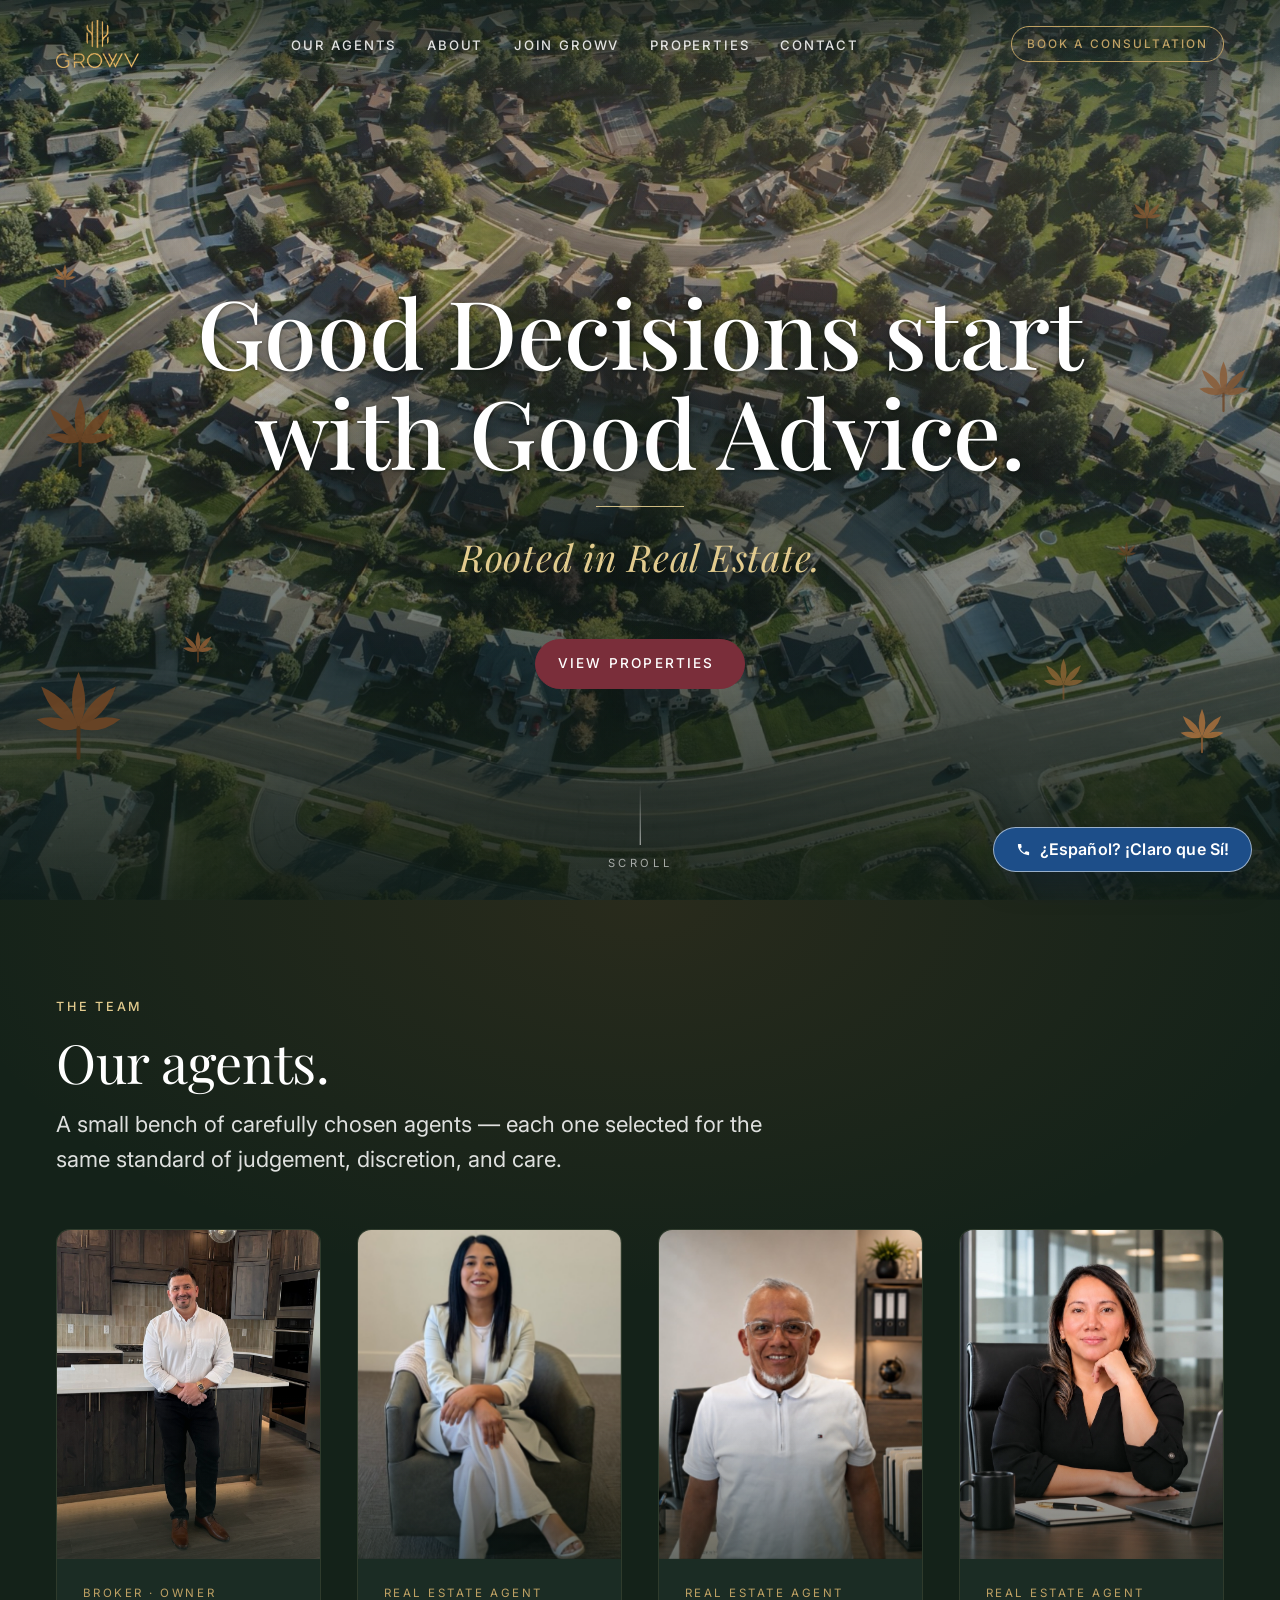
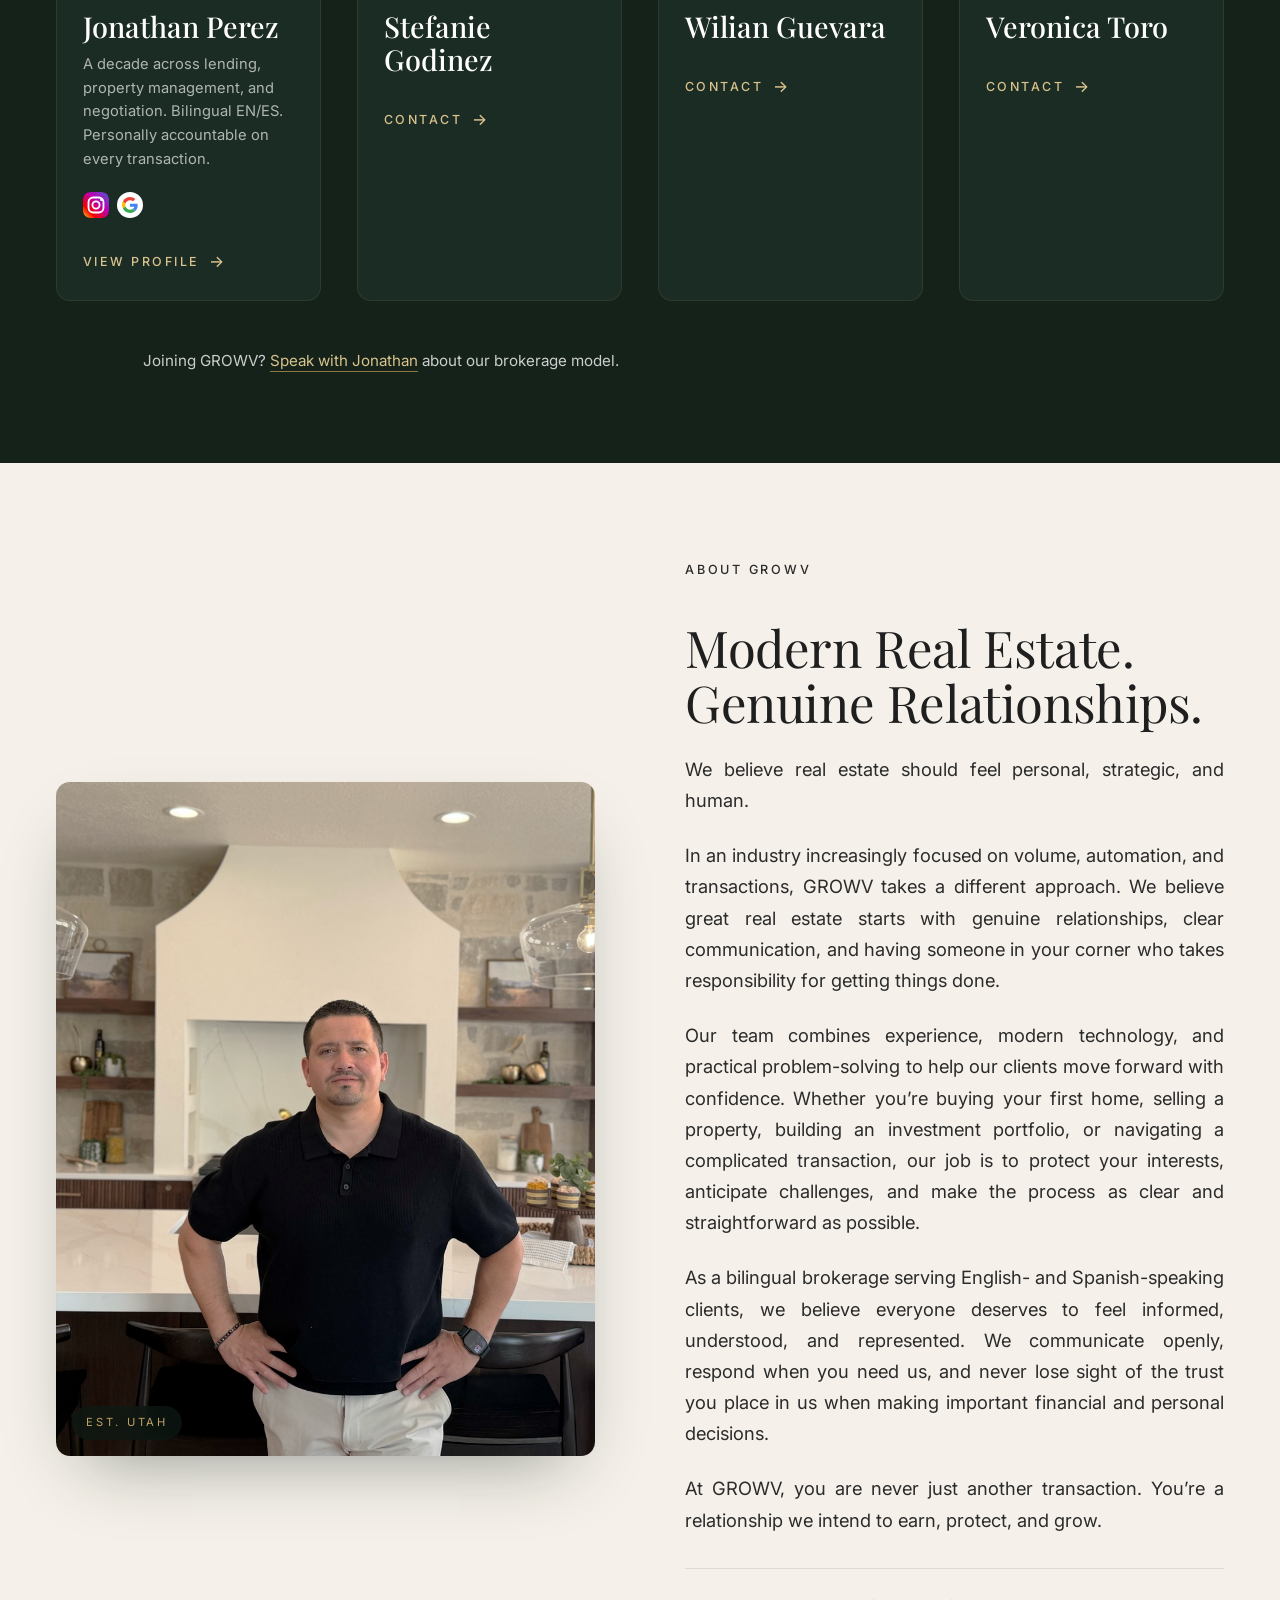
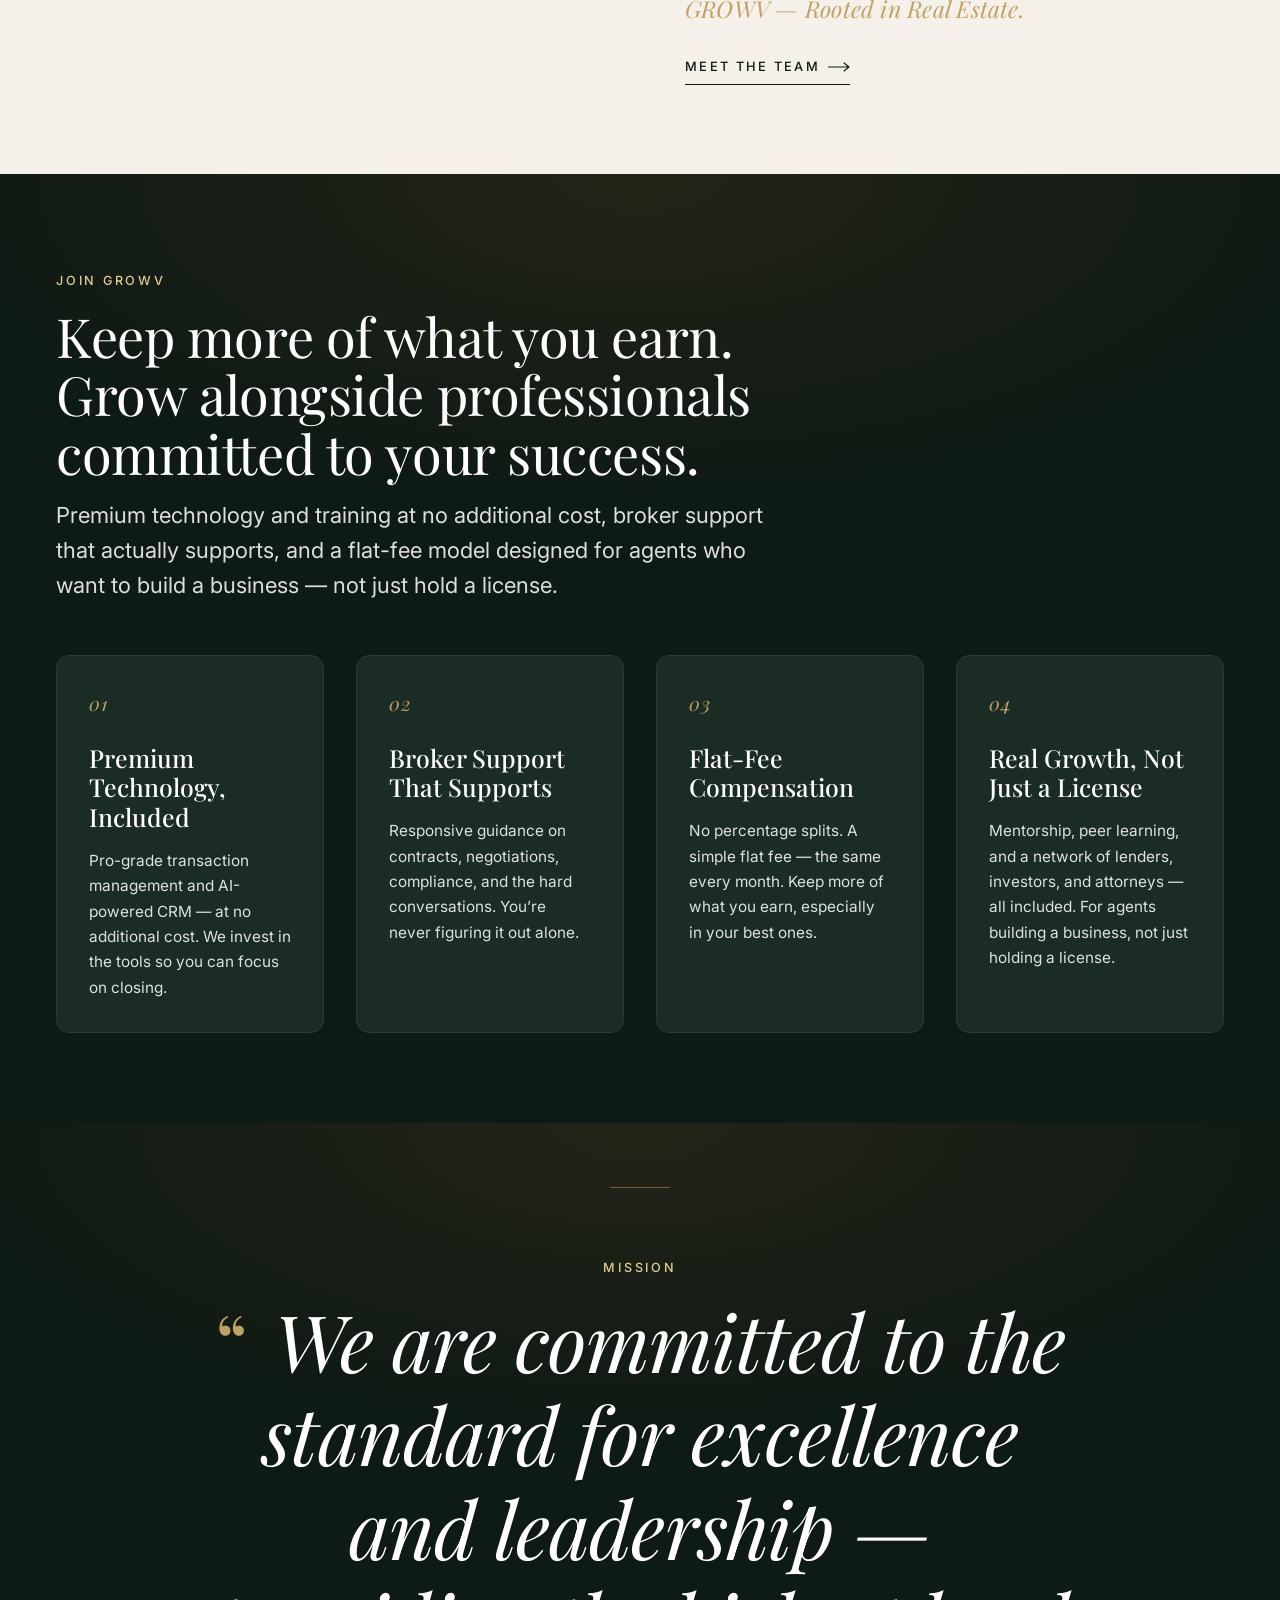
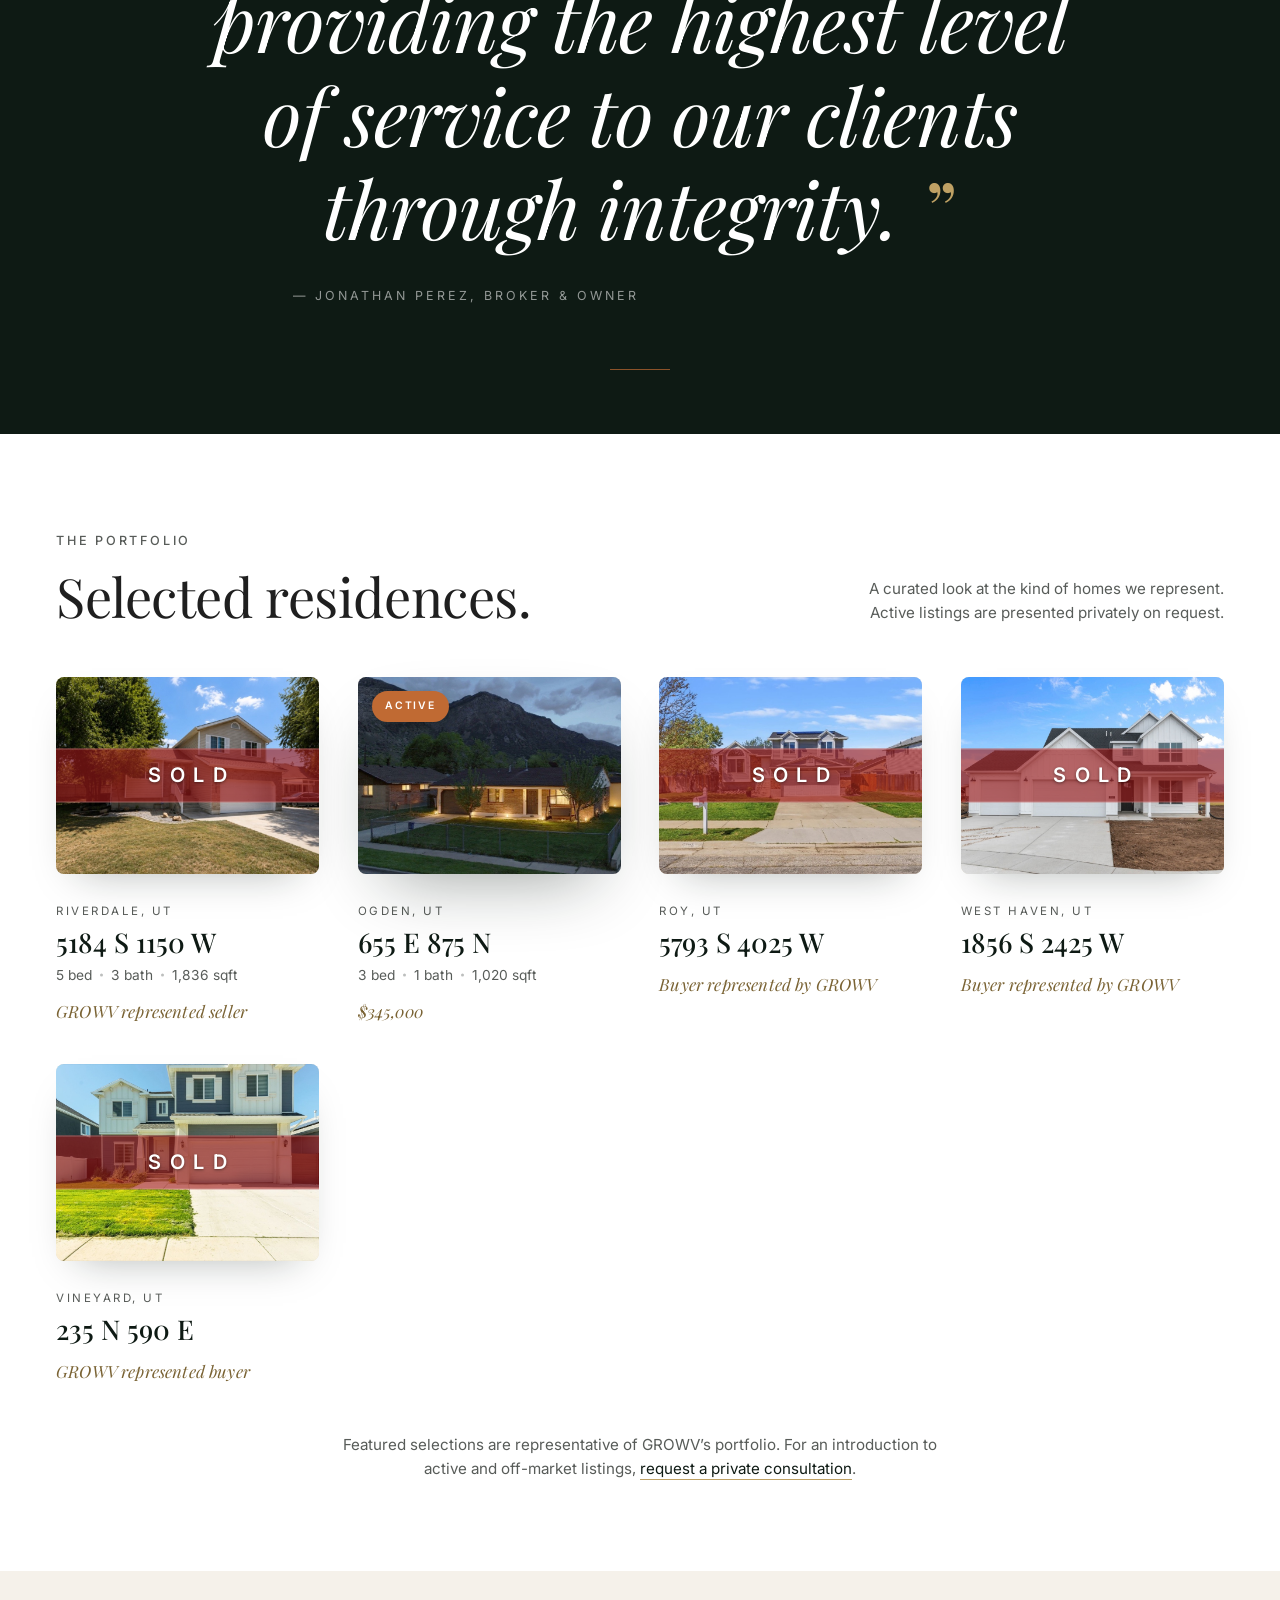
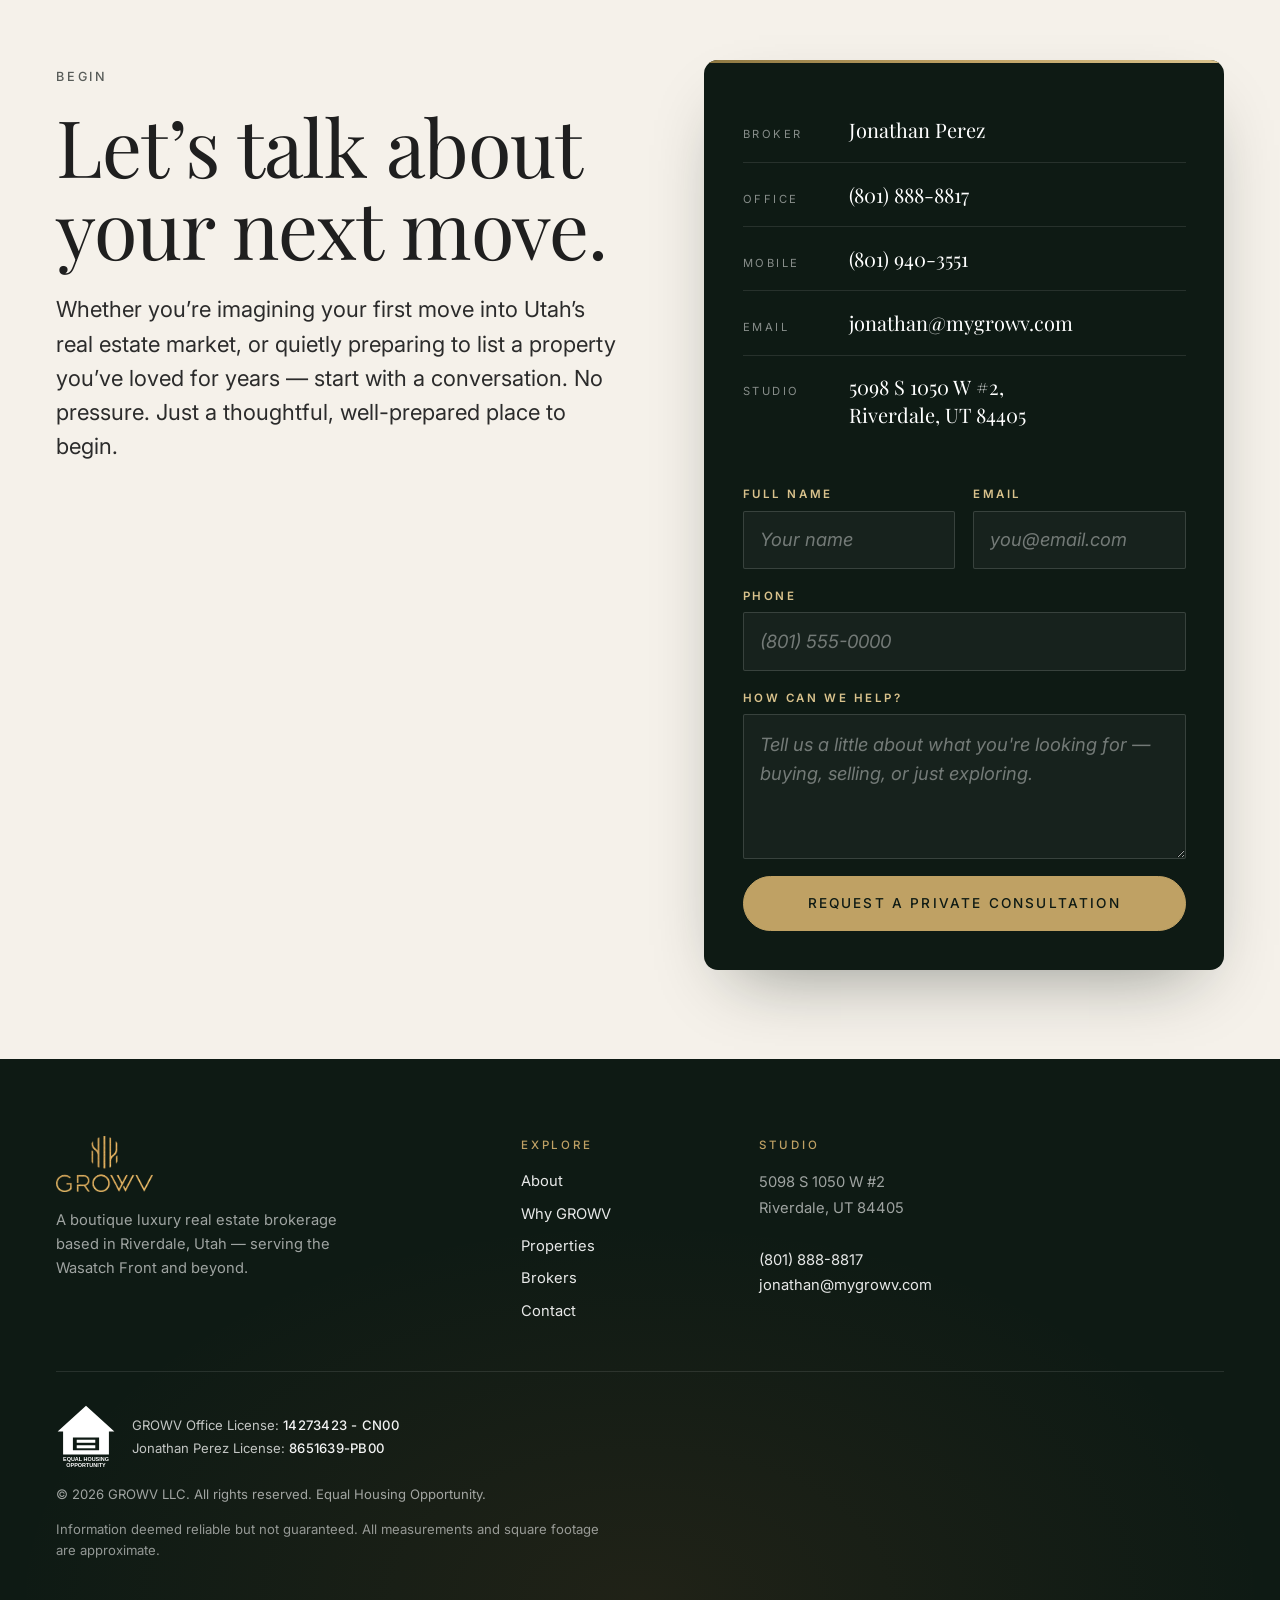
==== commit cb794a86: "Gate: listings wording on the View Properties path, louder Spanish cue One dialog, two voices. Opene" ====
--- a/index.html
+++ b/index.html
@@ -516,13 +516,17 @@
 
       <h2 class="gate__title" id="gateTitle"
           data-en="Before you go further &mdash;|who are we talking to?"
-          data-es="Antes de continuar &mdash;|¿con quién hablamos?">
+          data-es="Antes de continuar &mdash;|¿con quién hablamos?"
+          data-en-alt="Help us understand|what you&rsquo;re looking for."
+          data-es-alt="Ayúdenos a entender|qué está buscando.">
         Before you go further &mdash;<br><em>who are we talking to?</em>
       </h2>
 
       <p class="gate__lede"
          data-en="Feel free to browse all the Utah listings you like &mdash; they&rsquo;re public. But help us understand what you actually need, and we&rsquo;ll send you a custom list built around it."
-         data-es="Mire todas las casas que quiera en los sitios públicos &mdash; son de acceso libre. Pero ayúdenos a entender qué necesita y le enviaremos una lista personalizada hecha para usted.">
+         data-es="Mire todas las casas que quiera en los sitios públicos &mdash; son de acceso libre. Pero ayúdenos a entender qué necesita y le enviaremos una lista personalizada hecha para usted."
+         data-en-alt="Answer these and we&rsquo;ll send you a list with exactly what you need &mdash; then we&rsquo;ll take you straight to the listings."
+         data-es-alt="Conteste esto y le enviaremos una lista con exactamente lo que necesita &mdash; luego lo llevamos directo a las propiedades.">
         Feel free to browse all the Utah listings you like &mdash; they&rsquo;re
         public. But help us understand what you actually need, and we&rsquo;ll
         send you a custom list built around it.
@@ -602,7 +606,8 @@
         <input type="text" name="company_website" class="gate__honeypot" tabindex="-1" autocomplete="off" aria-hidden="true">
 
         <button type="submit" class="cta cta--gold cta--block cta--lg gate__submit" id="gateSubmit">
-          <span data-en="Get access" data-es="Obtener acceso">Get access</span>
+          <span data-en="Get access" data-es="Obtener acceso"
+                data-en-alt="Send me the list" data-es-alt="Envíenme la lista">Get access</span>
         </button>
 
         <p class="gate__status" id="gateStatus" role="status" aria-live="polite"></p>
--- a/assets/css/styles.css
+++ b/assets/css/styles.css
@@ -828,7 +828,12 @@
 }
 .agent__role {
   font-size: 0.72rem; letter-spacing: 0.22em; text-transform: uppercase; color: var(--gold);
-  display: flex; align-items: center; gap: 0.6rem;
+}
+
+/* Their own row beneath the bio. */
+.agent__socials {
+  display: flex; align-items: center; gap: 0.5rem;
+  margin-top: 0.85rem;
 }
 
 /* Sits above .agent__cover, which is stretched across the whole card at
--- a/assets/css/register-gate.css
+++ b/assets/css/register-gate.css
@@ -55,18 +55,36 @@
   background:var(--maroon,#7A2E3A);border-color:#A8465A;color:#fff;font-weight:600;
 }
 .gate__langbtn[data-lang="es"]:hover{background:var(--maroon-2,#5E2029);border-color:#C25A70;color:#fff}
-.gate__langbtn[data-lang="es"]:not(.is-active){animation:gate-lang-pulse 1.8s ease-in-out infinite}
+.gate__langbtn[data-lang="es"]:not(.is-active){
+  animation:gate-lang-pulse 1.25s ease-in-out infinite;
+  padding:.46rem .85rem;font-size:.72rem;
+}
+/* A lit dot before the word, so it reads as an active signal and not just
+   a second tab. It brightens on the same beat as the ring. */
+.gate__langbtn[data-lang="es"]:not(.is-active)::before{
+  content:"";display:inline-block;width:6px;height:6px;border-radius:50%;
+  background:#FFD9E1;margin-right:.45rem;vertical-align:1px;
+  animation:gate-lang-dot 1.25s ease-in-out infinite;
+}
 .gate__langbtn[data-lang="es"].is-active{
   background:var(--maroon,#7A2E3A);border-color:#D9C28C;color:#fff;
   box-shadow:0 0 0 2px rgba(217,194,140,.35);
 }
 @keyframes gate-lang-pulse{
-  0%,100%{box-shadow:0 0 0 0 rgba(217,90,112,.75), 0 0 10px 1px rgba(217,90,112,.35);border-color:#A8465A}
-  50%    {box-shadow:0 0 0 5px rgba(217,90,112,0),  0 0 18px 4px rgba(217,90,112,.55);border-color:#E58098}
+  0%,100%{box-shadow:0 0 0 0 rgba(229,128,152,.85), 0 0 12px 2px rgba(229,128,152,.45);border-color:#C25A70}
+  50%    {box-shadow:0 0 0 7px rgba(229,128,152,0),  0 0 26px 7px rgba(229,128,152,.7); border-color:#FF9DB4}
+}
+@keyframes gate-lang-dot{
+  0%,100%{opacity:.45;box-shadow:0 0 0 0 rgba(255,217,225,.6)}
+  50%    {opacity:1;  box-shadow:0 0 8px 2px rgba(255,217,225,.9)}
 }
 @media (prefers-reduced-motion:reduce){
+  .gate__langbtn[data-lang="es"]:not(.is-active),
+  .gate__langbtn[data-lang="es"]:not(.is-active)::before{
+    animation:none;
+  }
   .gate__langbtn[data-lang="es"]:not(.is-active){
-    animation:none;box-shadow:0 0 0 2px rgba(217,90,112,.55);border-color:#E58098;
+    box-shadow:0 0 0 3px rgba(229,128,152,.6);border-color:#FF9DB4;
   }
 }
 
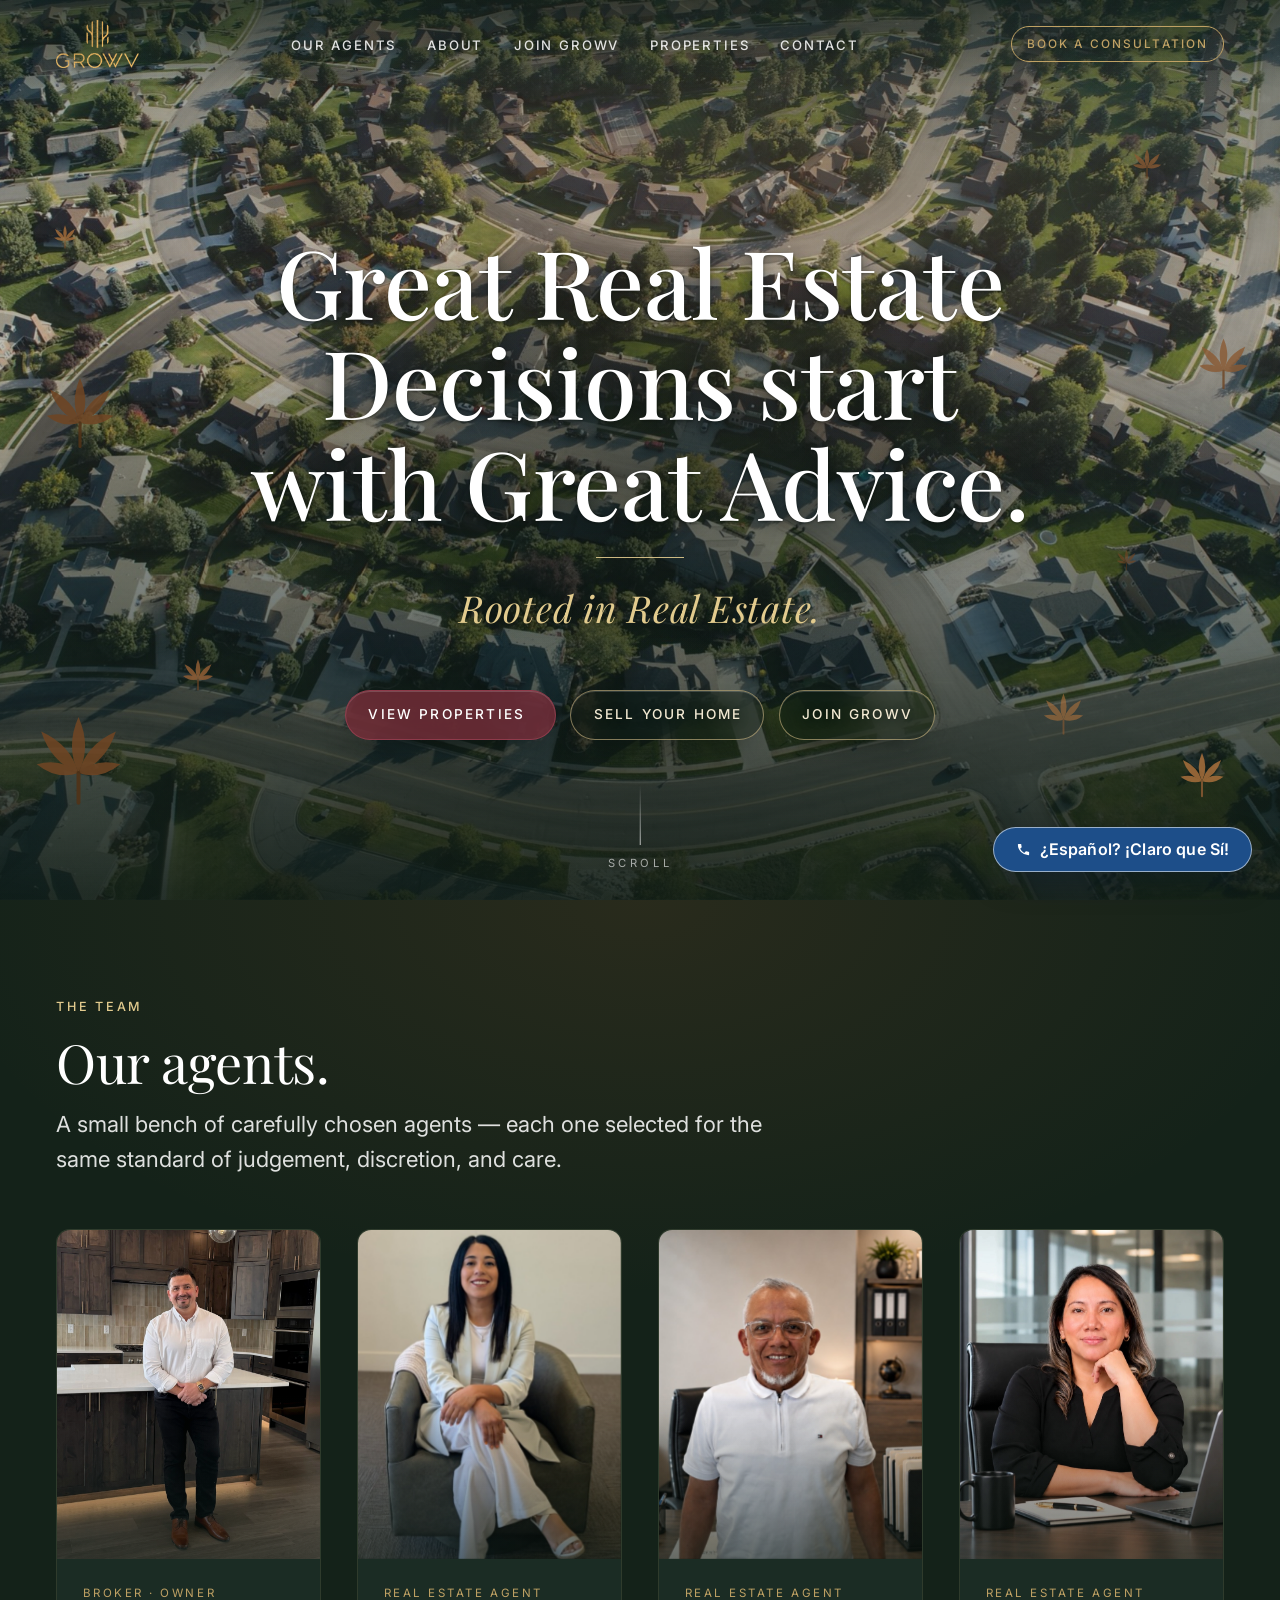
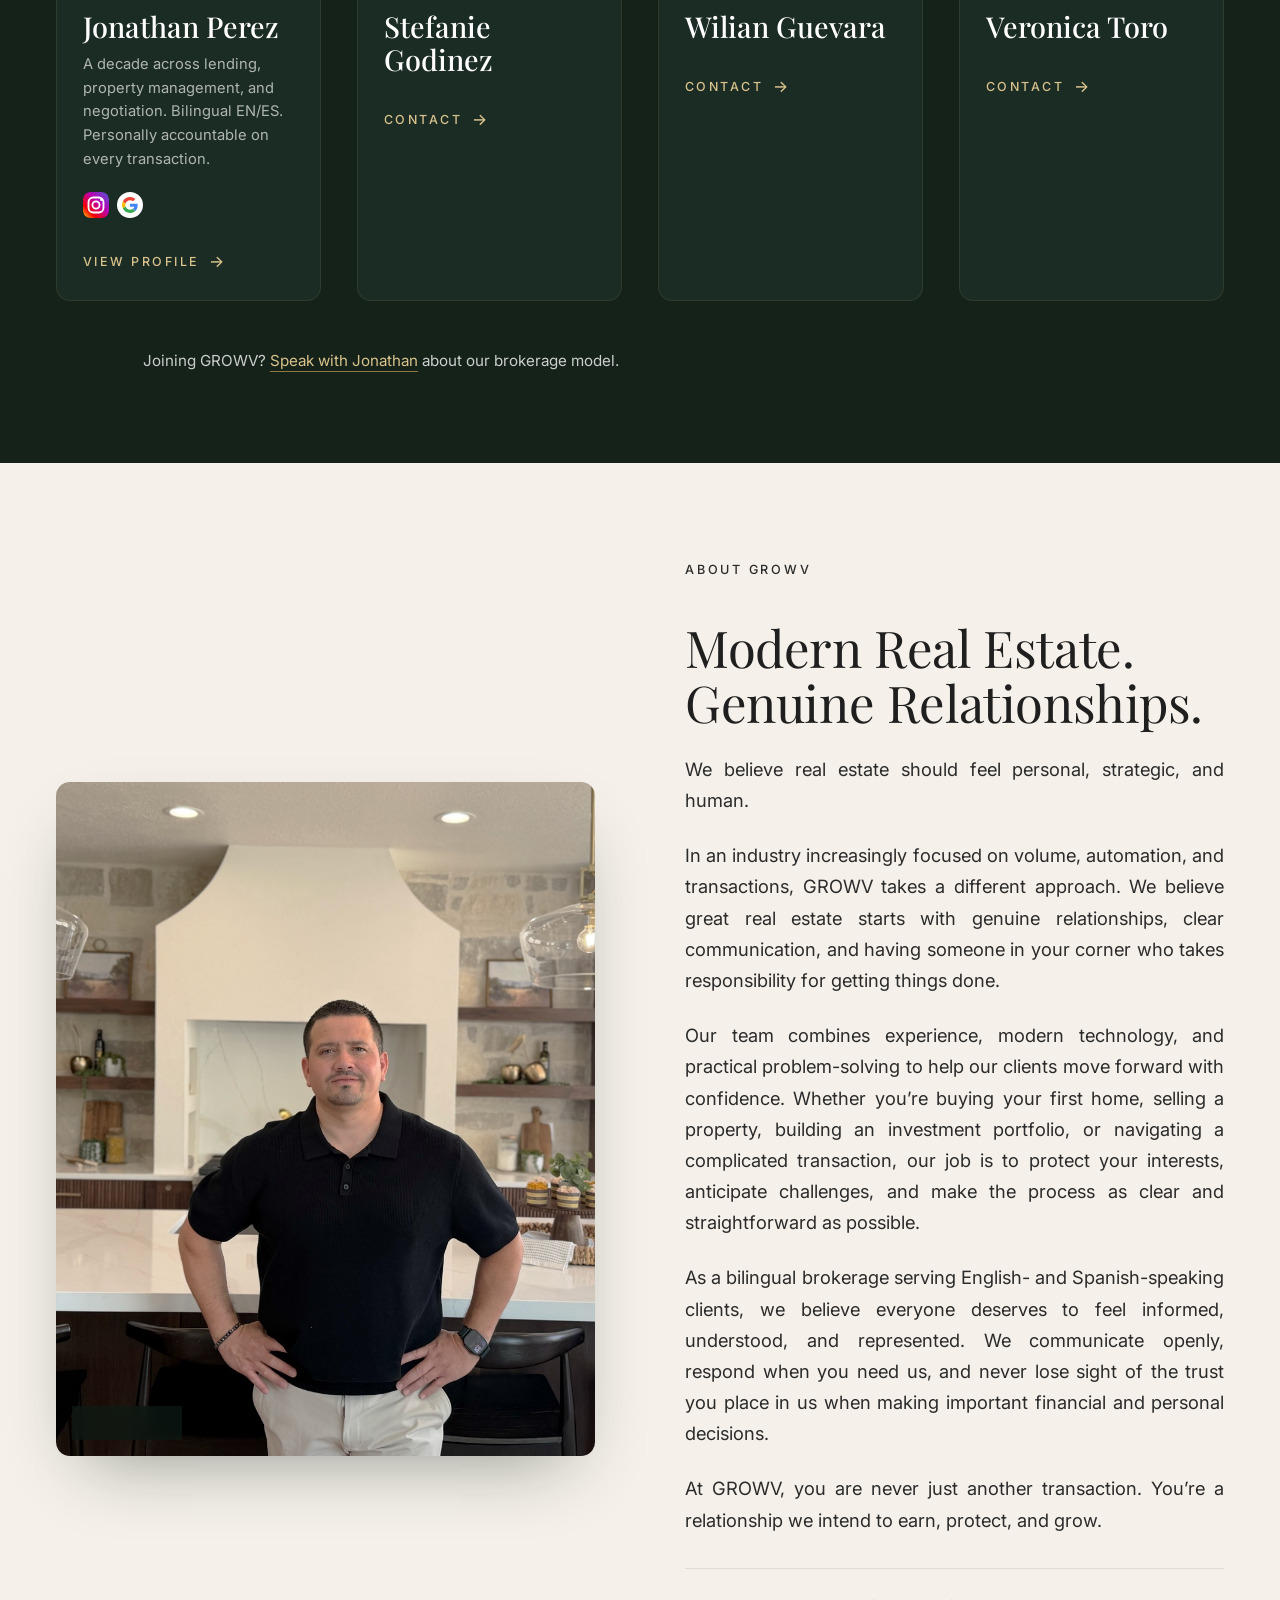
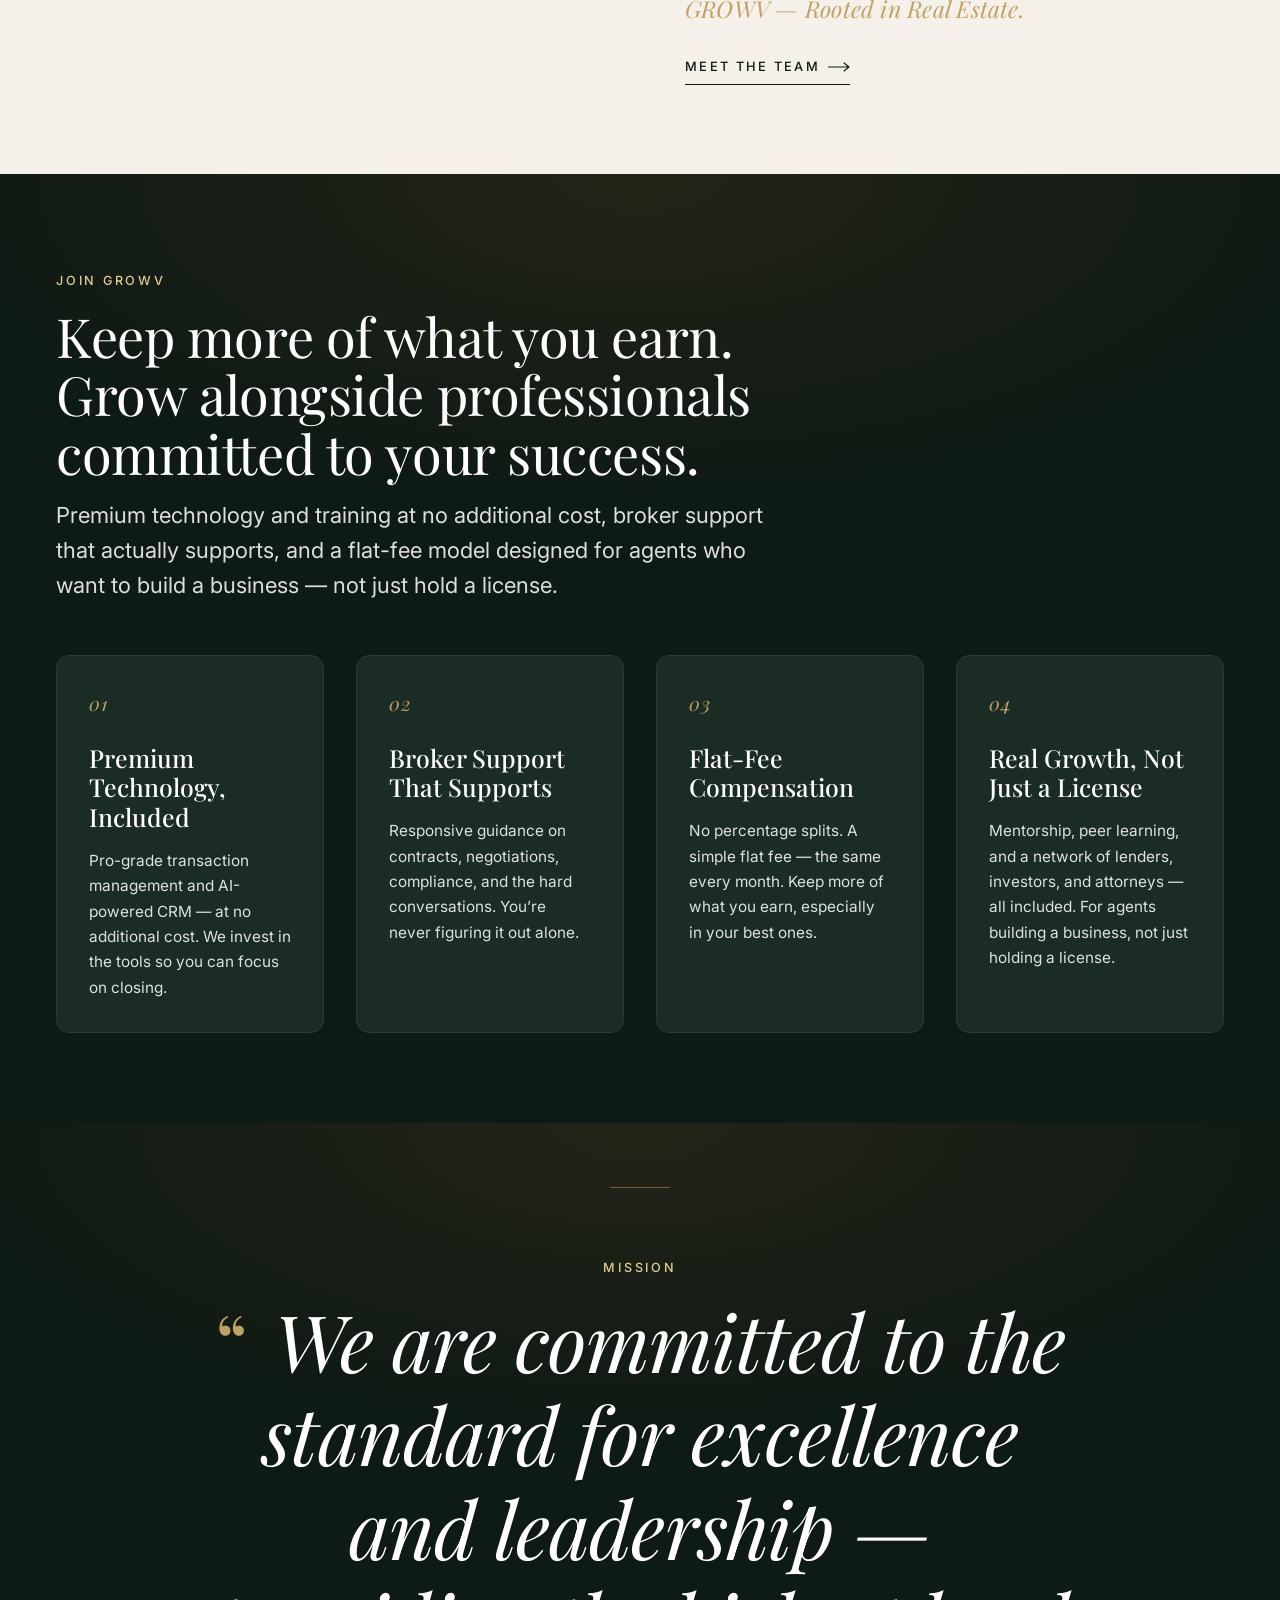
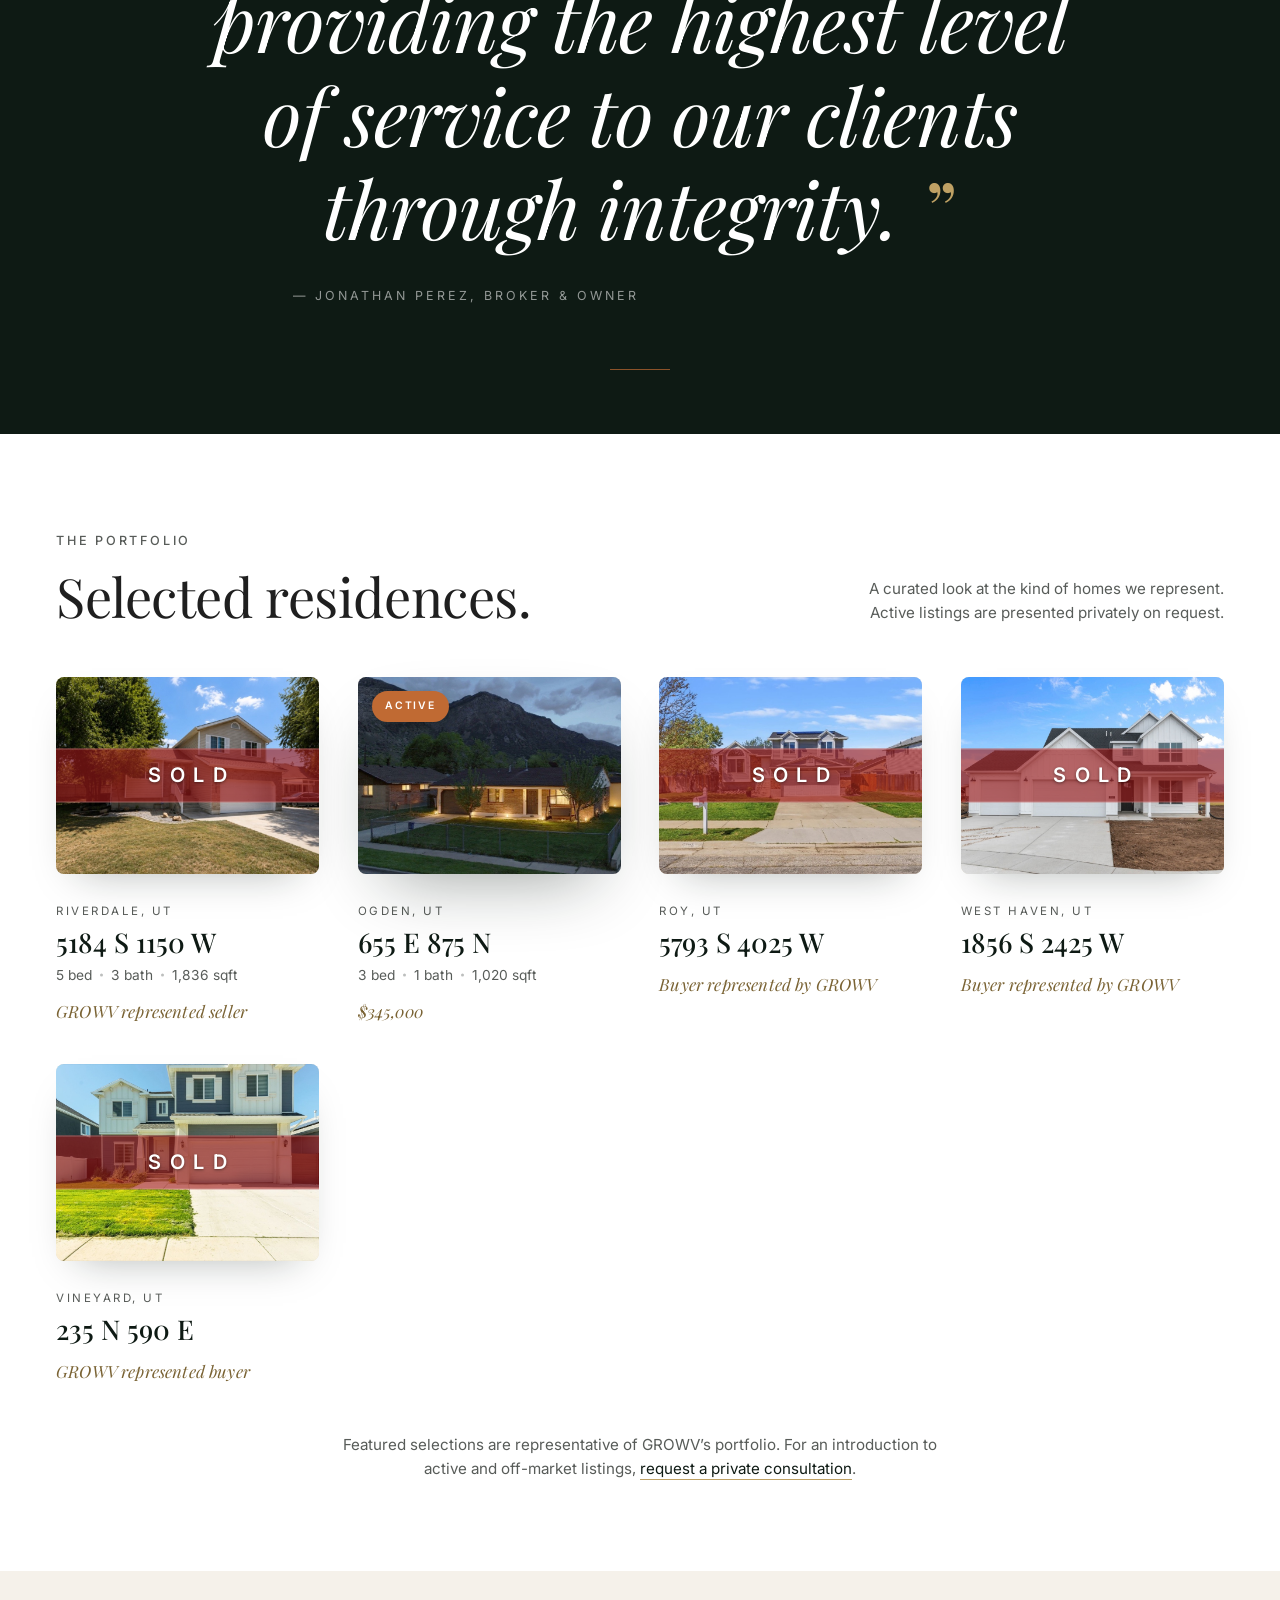
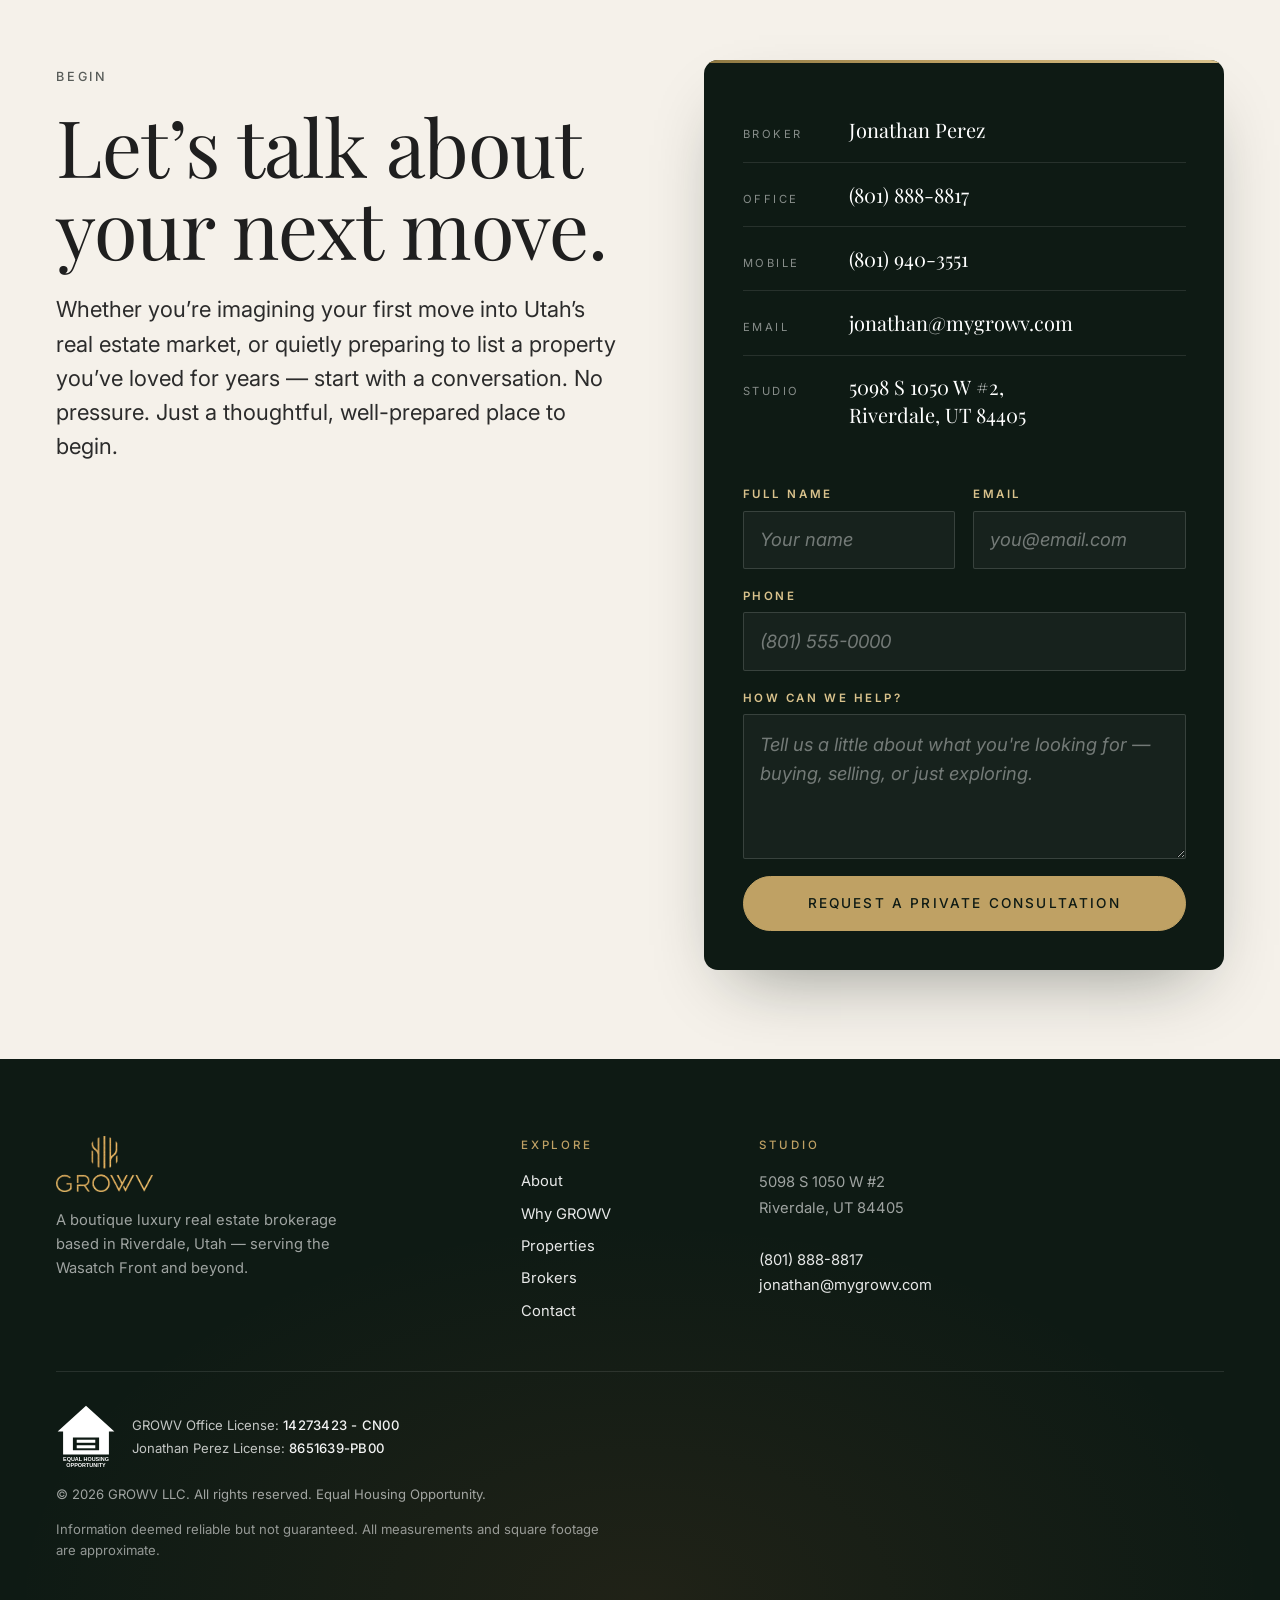
==== commit 7788ed73: "november 18" ====
--- a/index.html
+++ b/index.html
@@ -128,7 +128,7 @@
         </div>
         <div class="hero__announce">
           <h1 id="hero-title" class="display">
-            <span class="display__line hero__headline">Good Decisions start with Good Advice.</span>
+            <span class="display__line hero__headline">Great Real Estate Decisions start with Great Advice.</span>
             <span class="display__line hero__invite">Rooted in Real Estate.</span>
           </h1>
         </div>
@@ -140,6 +140,12 @@
              target="_blank" rel="noopener noreferrer">
             View Properties<span class="sr-only"> (opens in a new tab)</span>
           </a>
+          <!-- Both of these land on the contact form. data-contact-intent tells
+               app.js which one was clicked so the message box arrives already
+               saying what they came for — the Apps Script only reads the four
+               known fields, so the message IS how the intent reaches Jonathan. -->
+          <a class="cta cta--ghost" href="#contact" data-contact-intent="sell">Sell Your Home</a>
+          <a class="cta cta--ghost" href="#contact" data-contact-intent="join">Join GROWV</a>
         </div>
       </div>
 
@@ -517,16 +523,16 @@
       <h2 class="gate__title" id="gateTitle"
           data-en="Before you go further &mdash;|who are we talking to?"
           data-es="Antes de continuar &mdash;|¿con quién hablamos?"
-          data-en-alt="Help us understand|what you&rsquo;re looking for."
-          data-es-alt="Ayúdenos a entender|qué está buscando.">
+          data-en-alt="Help us understand|what you&rsquo;re looking for"
+          data-es-alt="Ayúdenos a entender|qué está buscando">
         Before you go further &mdash;<br><em>who are we talking to?</em>
       </h2>
 
       <p class="gate__lede"
          data-en="Feel free to browse all the Utah listings you like &mdash; they&rsquo;re public. But help us understand what you actually need, and we&rsquo;ll send you a custom list built around it."
          data-es="Mire todas las casas que quiera en los sitios públicos &mdash; son de acceso libre. Pero ayúdenos a entender qué necesita y le enviaremos una lista personalizada hecha para usted."
-         data-en-alt="Answer these and we&rsquo;ll send you a list with exactly what you need &mdash; then we&rsquo;ll take you straight to the listings."
-         data-es-alt="Conteste esto y le enviaremos una lista con exactamente lo que necesita &mdash; luego lo llevamos directo a las propiedades.">
+         data-en-alt="We&rsquo;ll send you the most recent list of new listings that fit what you&rsquo;re looking for."
+         data-es-alt="Le enviaremos la lista más reciente con las casas nuevas que coincidan con lo que busca.">
         Feel free to browse all the Utah listings you like &mdash; they&rsquo;re
         public. But help us understand what you actually need, and we&rsquo;ll
         send you a custom list built around it.
--- a/assets/css/styles.css
+++ b/assets/css/styles.css
@@ -557,6 +557,77 @@
   align-items: center;
 }
 .hero__actions .cta--quiet { color: var(--gold-2); }
+/* ---- Hero actions: glass, and a row that actually holds ----
+   The three choices need about 590px of row. The hero column is capped at
+   78% of the viewport and padded inside that, so the row used to wrap long
+   before it had to — stranding the third button on its own line on a
+   laptop. From 760px up the actions escape the column and centre on the
+   viewport instead, so all three stay horizontal on any PC or laptop.
+   Below that they stack: full width on a phone, a sane pill width on a
+   tablet, where a 700px-wide button would read as a mistake. */
+@media (max-width: 759px) {
+  .hero__actions { flex-direction: column; align-items: stretch; }
+  .hero__actions .cta { width: 100%; }
+}
+@media (min-width: 600px) and (max-width: 759px) {
+  .hero__actions { align-items: center; }
+  .hero__actions .cta { width: min(100%, 22rem); }
+}
+@media (min-width: 760px) {
+  .hero__content--center .hero__actions {
+    width: max-content;
+    max-width: calc(100vw - 2 * var(--pad-side));
+    margin-left: 50%;
+    transform: translateX(-50%);
+  }
+}
+
+/* The hero sits on a photograph, so the buttons take a little of it in
+   rather than stamping it out — a blurred, saturated sample of whatever is
+   behind them, a hairline of light along the top edge, and a shadow deep
+   enough to lift them off the image. Where backdrop-filter is unsupported
+   the fills step up instead, so the labels never sit on bare photo. */
+.hero__actions .cta {
+  backdrop-filter: blur(18px) saturate(140%);
+  -webkit-backdrop-filter: blur(18px) saturate(140%);
+  box-shadow:
+    inset 0 1px 0 rgba(255, 255, 255, 0.16),
+    0 12px 32px -14px rgba(8, 16, 12, 0.75);
+  transition: background .3s var(--ease-out), color .3s var(--ease-out),
+              border-color .3s var(--ease-out), transform .3s var(--ease-out),
+              box-shadow .3s var(--ease-out);
+}
+.hero__actions .cta:hover,
+.hero__actions .cta:focus-visible {
+  transform: translateY(-2px);
+  box-shadow:
+    inset 0 1px 0 rgba(255, 255, 255, 0.24),
+    0 18px 42px -16px rgba(8, 16, 12, 0.85);
+}
+/* The two secondary choices: smoked glass with a gold hairline, filling to
+   solid gold on hover so the primary is never ambiguous. */
+.hero__actions .cta--ghost {
+  /* Smoked, not milky. A white tint over a daylight photograph left the small
+     uppercase labels at about 4:1 — under the 4.5:1 they need at this size.
+     Tinting the glass dark instead darkens whatever shows through it and
+     takes the same labels past 7:1, while reading as more expensive. */
+  --cta-bg: rgba(14, 26, 20, 0.38);
+  --cta-border: rgba(217, 194, 140, 0.58);
+  --cta-fg: #F2E9D2;
+}
+.hero__actions .cta--ghost:hover,
+.hero__actions .cta--ghost:focus-visible {
+  --cta-bg: rgba(217, 194, 140, 0.92);
+  --cta-border: rgba(217, 194, 140, 0.95);
+  --cta-fg: var(--ink);
+}
+@supports not ((backdrop-filter: blur(1px)) or (-webkit-backdrop-filter: blur(1px))) {
+  .hero__actions .cta--ghost { --cta-bg: rgba(14, 26, 20, 0.66); }
+}
+@media (prefers-reduced-motion: reduce) {
+  .hero__actions .cta:hover,
+  .hero__actions .cta:focus-visible { transform: none; }
+}
 
 .hero__scroll {
   position: absolute;
--- a/assets/css/thanksgiving.css
+++ b/assets/css/thanksgiving.css
@@ -73,11 +73,17 @@
 
 /* ---------- Hero CTA: fall maroon, not gold ---------- */
 .hero__actions .cta--gold{
-  --cta-bg:var(--maroon);--cta-border:var(--maroon);--cta-fg:#fff;
+  /* Translucent, so the glass treatment in styles.css reads on the primary
+     too. Deep enough that white text stays well clear of contrast limits
+     over the photograph. */
+  --cta-bg:rgba(122,46,58,.78);--cta-border:rgba(168,70,90,.62);--cta-fg:#fff;
 }
 .hero__actions .cta--gold:hover,
 .hero__actions .cta--gold:focus-visible{
-  --cta-bg:var(--maroon-2);--cta-border:var(--maroon-2);--cta-fg:#fff;
+  --cta-bg:rgba(94,32,41,.92);--cta-border:rgba(217,194,140,.55);--cta-fg:#fff;
+}
+@supports not ((backdrop-filter: blur(1px)) or (-webkit-backdrop-filter: blur(1px))){
+  .hero__actions .cta--gold{--cta-bg:var(--maroon);--cta-border:var(--maroon)}
 }
 
 /* ---------- Ember accents ---------- */
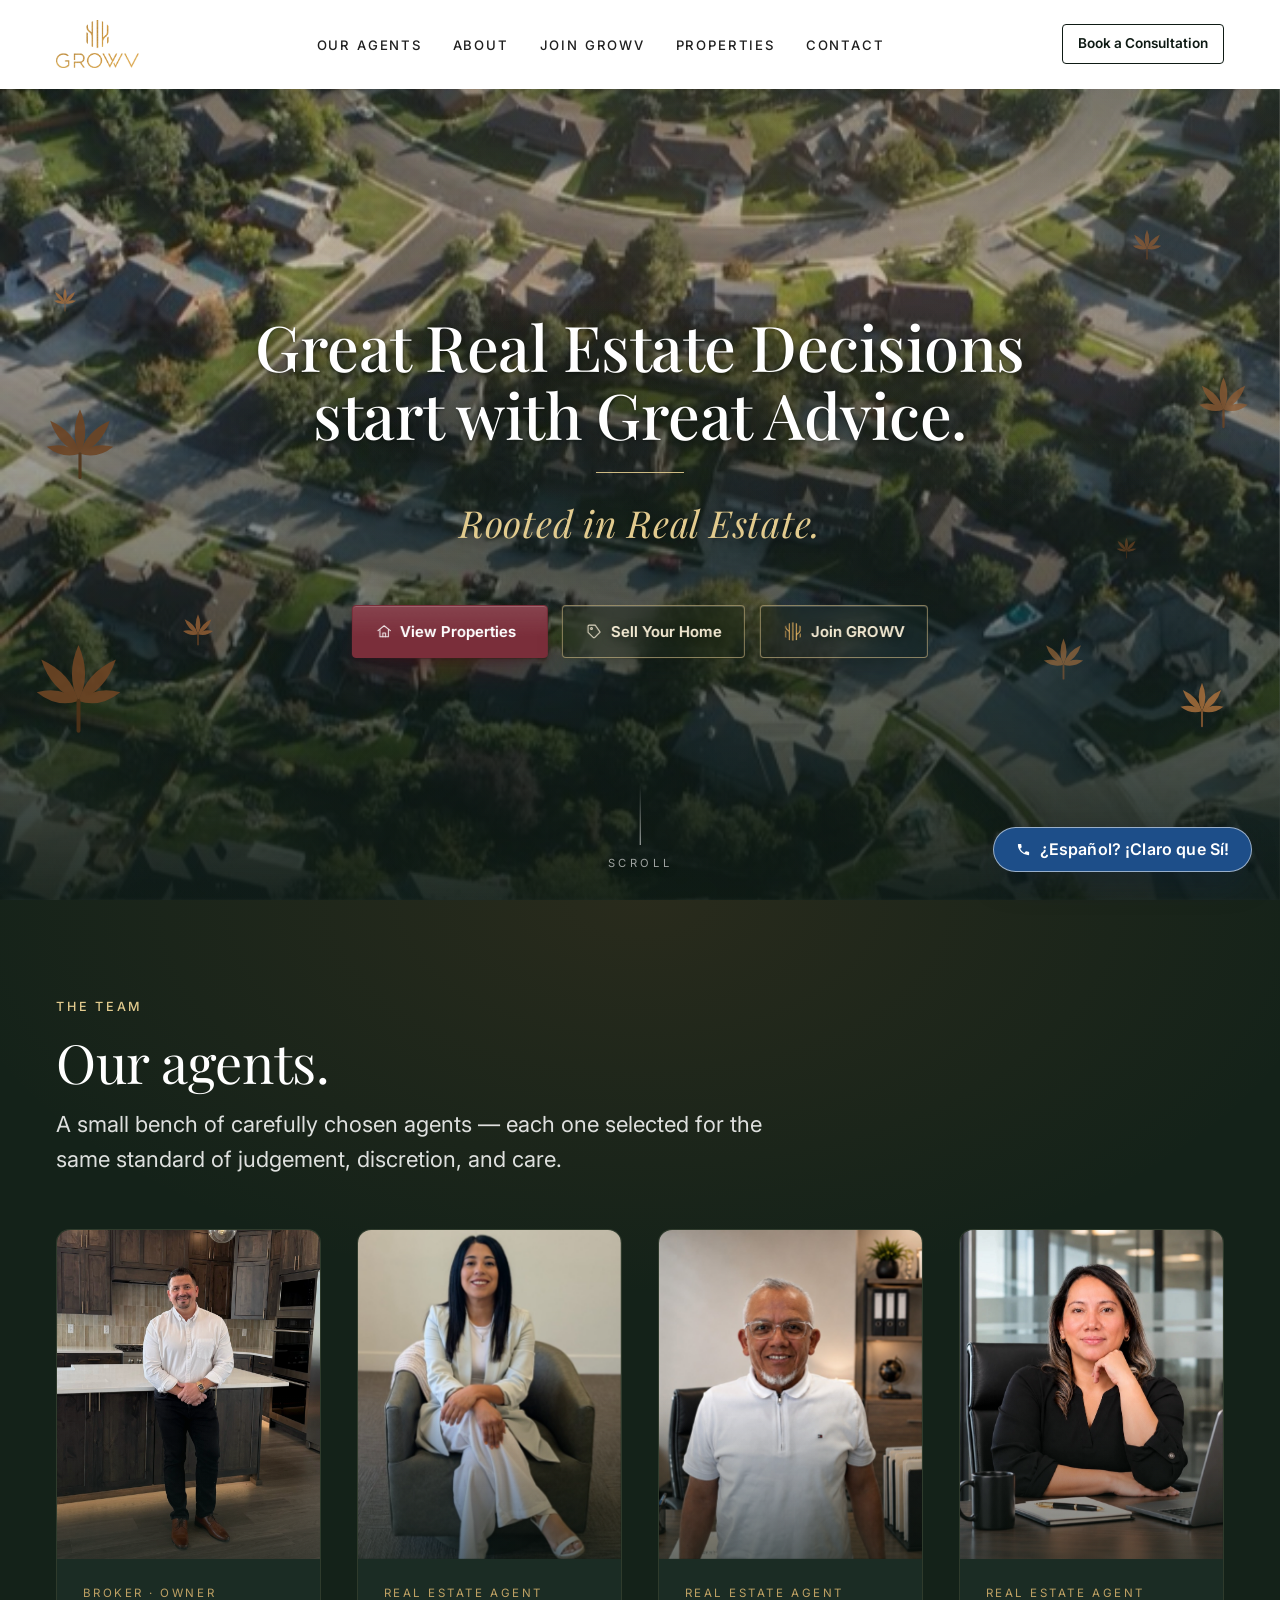
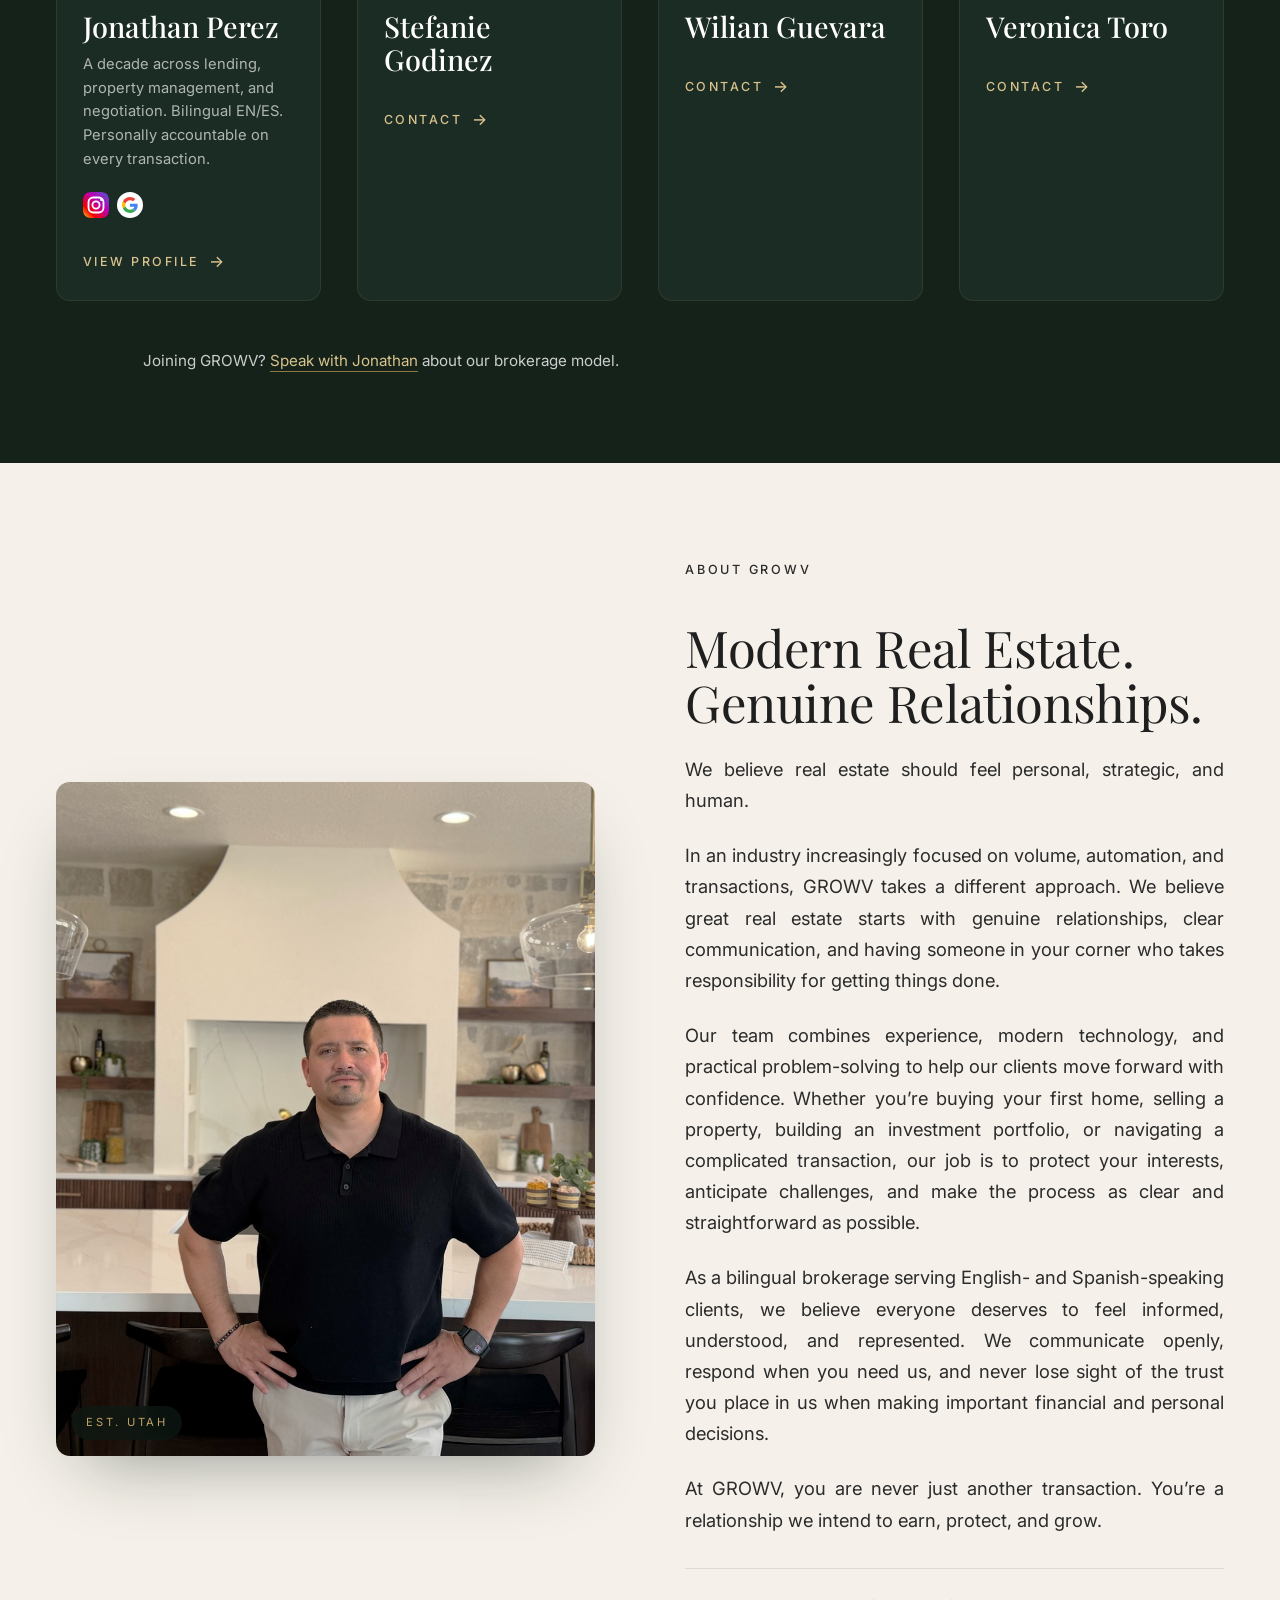
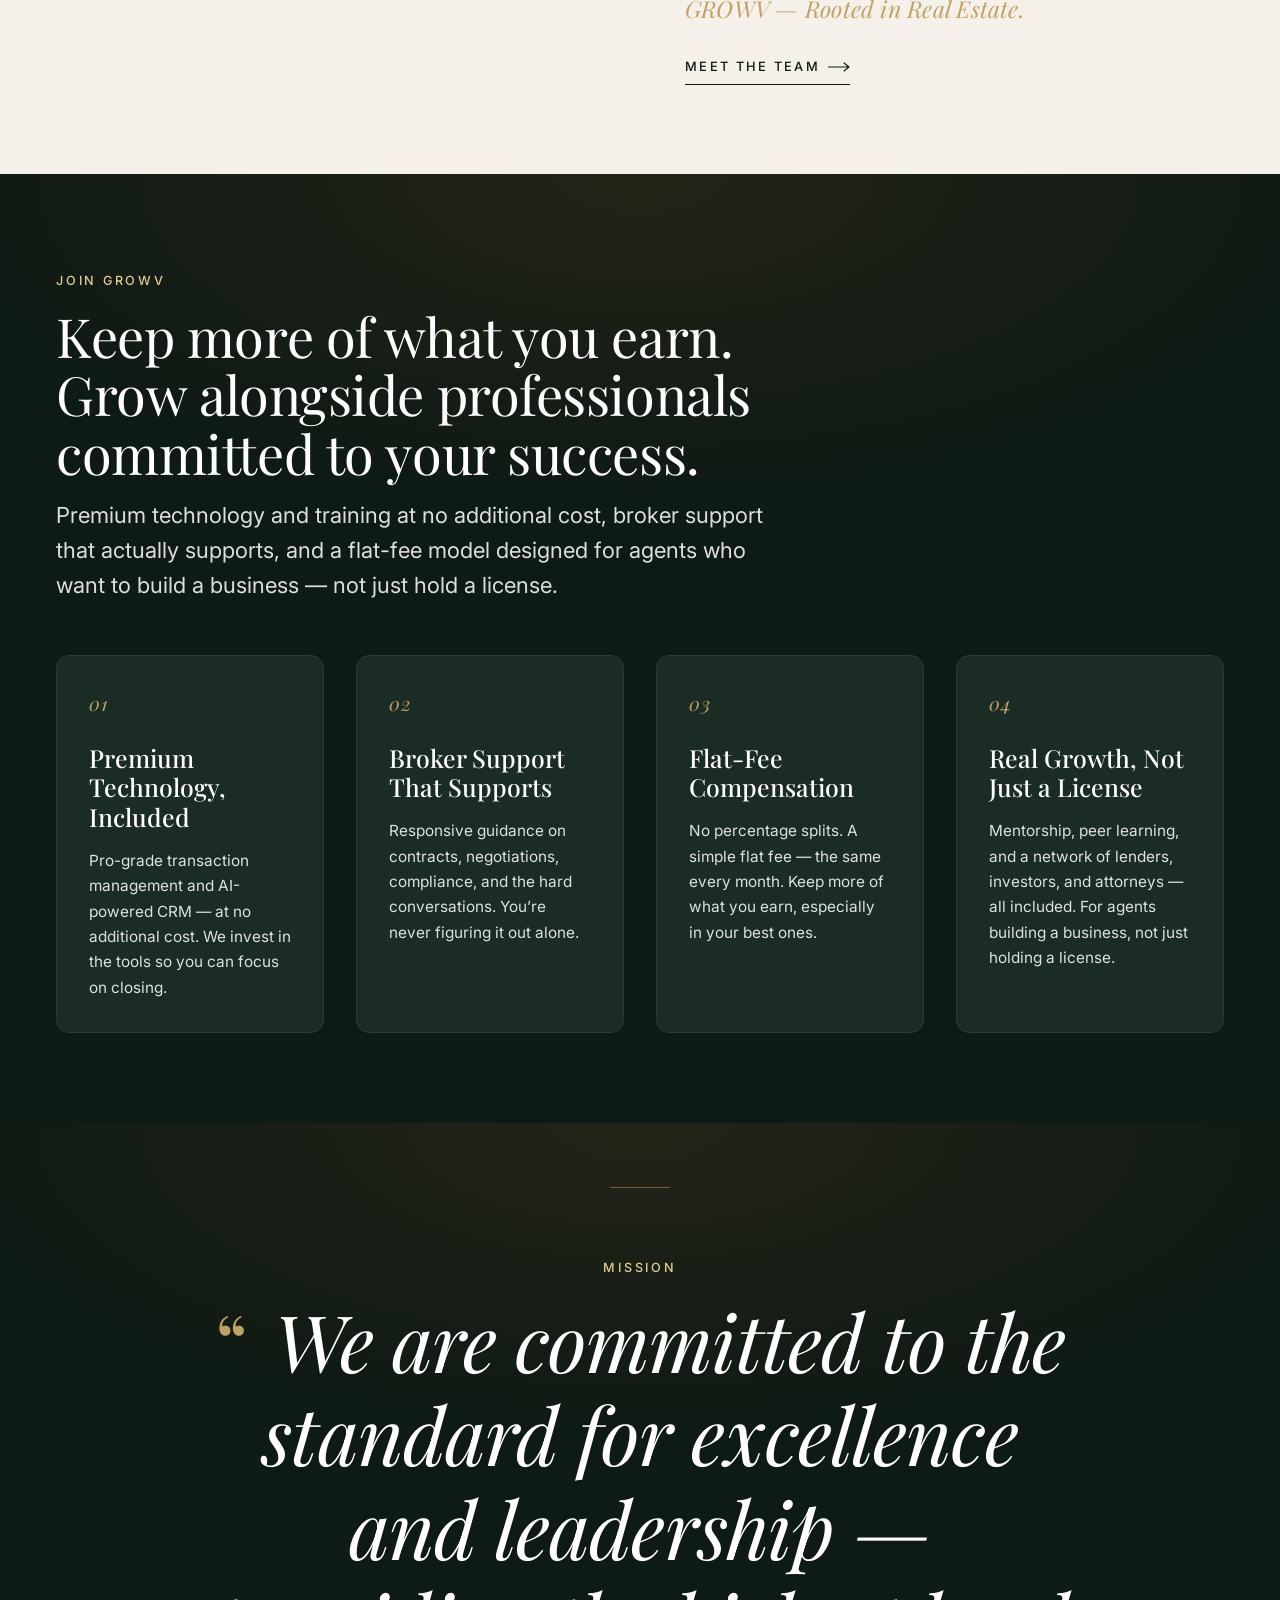
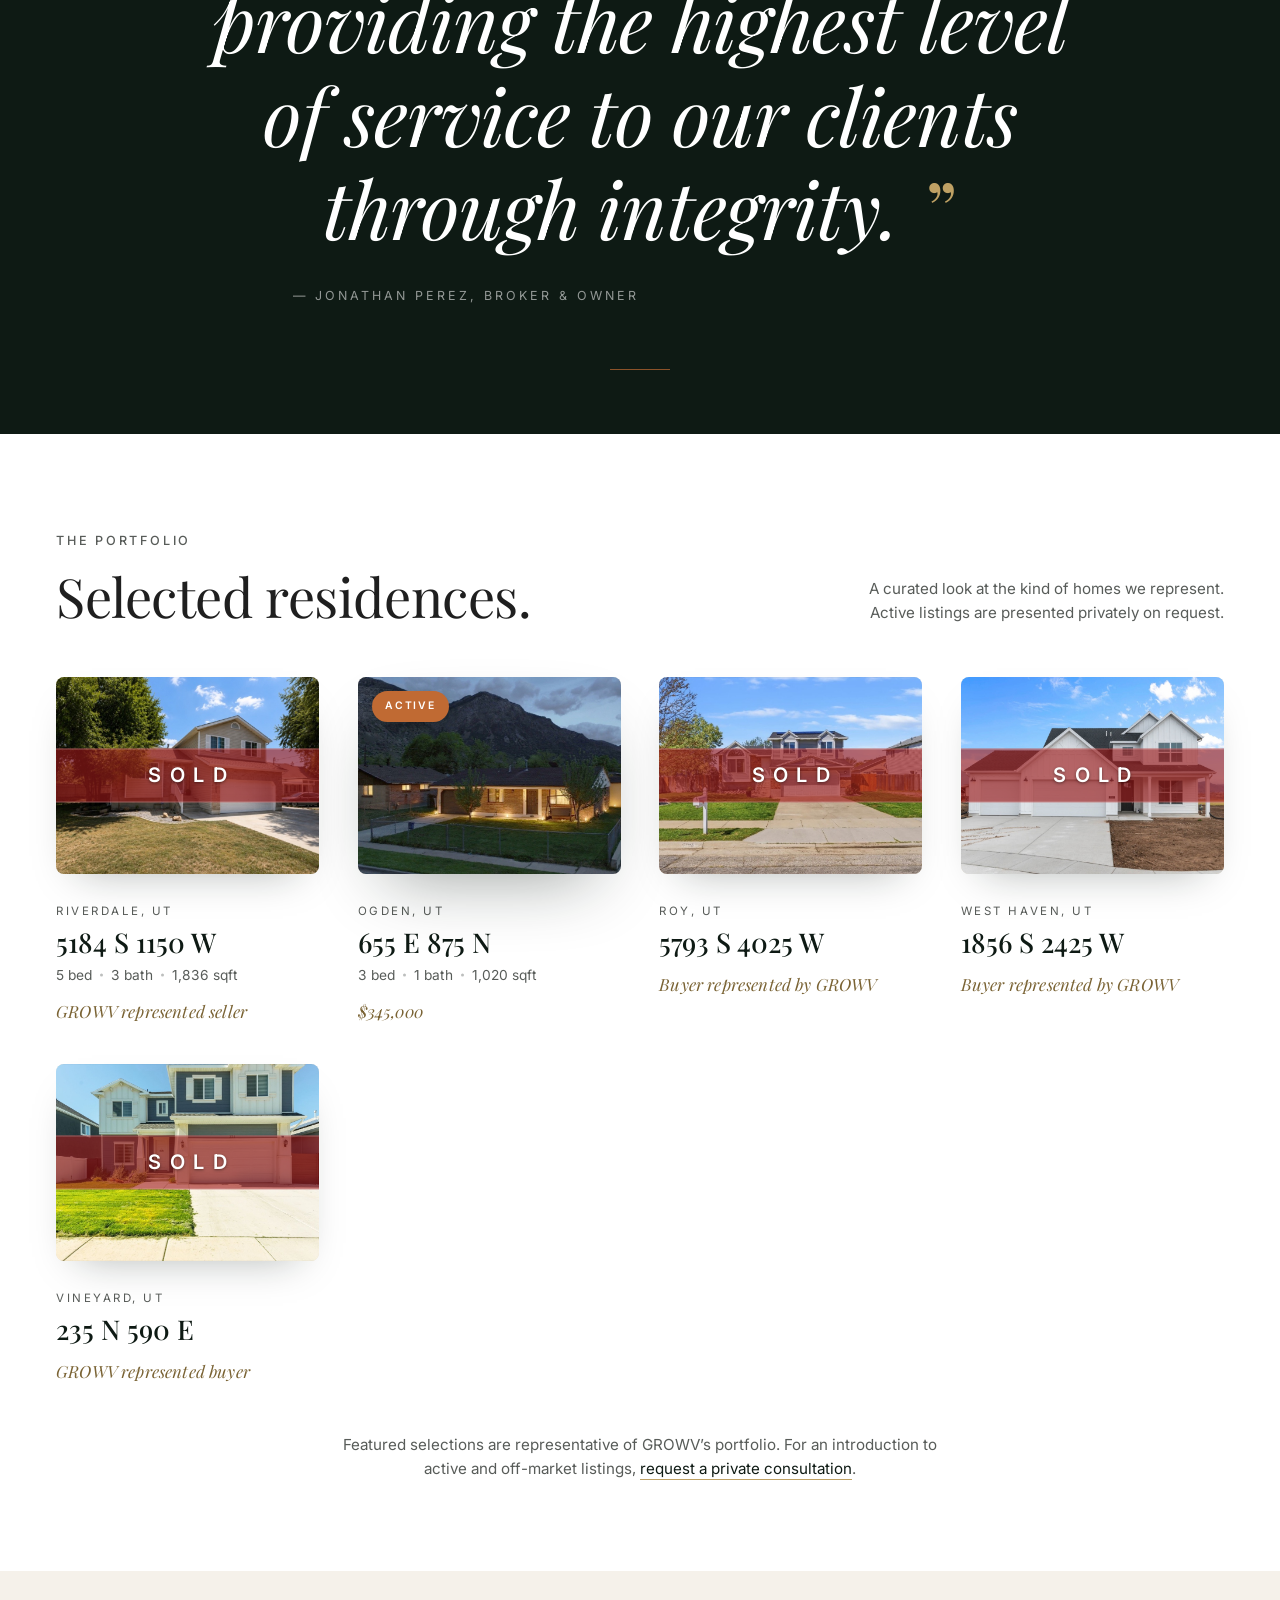
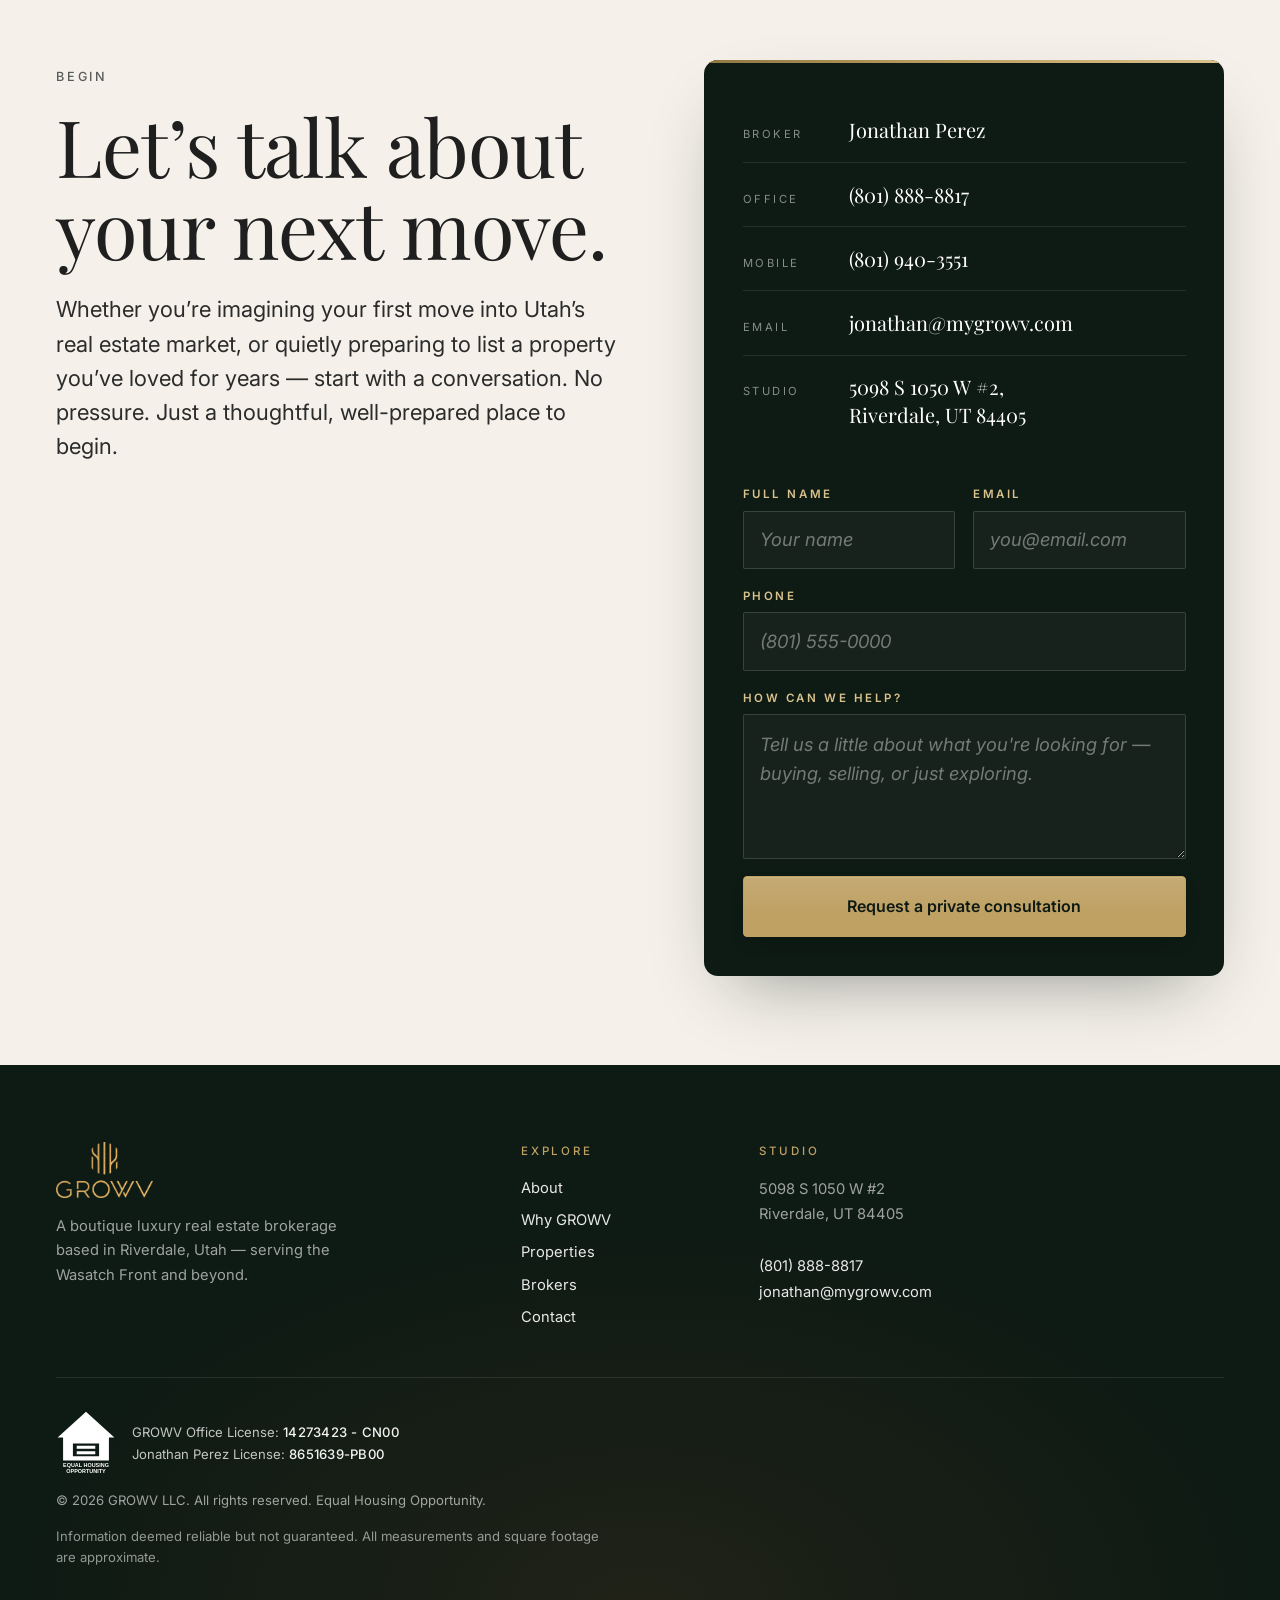
==== commit 35b557a7: "november 18" ====
--- a/index.html
+++ b/index.html
@@ -128,7 +128,7 @@
         </div>
         <div class="hero__announce">
           <h1 id="hero-title" class="display">
-            <span class="display__line hero__headline">Great Real Estate Decisions start with Great Advice.</span>
+            <span class="display__line hero__headline">Great Real Estate Decisions <br class="hero__brk">start with Great Advice.</span>
             <span class="display__line hero__invite">Rooted in Real Estate.</span>
           </h1>
         </div>
@@ -138,14 +138,14 @@
                through, and so does everyone if the gate is switched off. -->
           <a class="cta cta--gold" href="https://www.utahrealestate.com/" data-gate-listings
              target="_blank" rel="noopener noreferrer">
-            View Properties<span class="sr-only"> (opens in a new tab)</span>
+            <svg class="cta__mark" viewBox="0 0 24 24" aria-hidden="true" focusable="false"><path d="M3 11.1 12 4l9 7.1"/><path d="M5.8 9.5V20h12.4V9.5"/><path d="M10 20v-5.4h4V20"/></svg> View Properties<span class="sr-only"> (opens in a new tab)</span>
           </a>
           <!-- Both of these land on the contact form. data-contact-intent tells
                app.js which one was clicked so the message box arrives already
                saying what they came for — the Apps Script only reads the four
                known fields, so the message IS how the intent reaches Jonathan. -->
-          <a class="cta cta--ghost" href="#contact" data-contact-intent="sell">Sell Your Home</a>
-          <a class="cta cta--ghost" href="#contact" data-contact-intent="join">Join GROWV</a>
+          <a class="cta cta--ghost" href="#contact" data-contact-intent="sell"><svg class="cta__mark" viewBox="0 0 24 24" aria-hidden="true" focusable="false"><path d="M20.6 13.3 13 20.9a1.75 1.75 0 0 1-2.5 0L3.1 13.5V4.6A1.5 1.5 0 0 1 4.6 3.1h8.9z"/><circle cx="8.1" cy="8.1" r="1.4"/></svg> Sell Your Home</a>
+          <a class="cta cta--ghost" href="#contact" data-contact-intent="join"><img class="cta__mark cta__mark--logo" src="assets/images/growv-mark-gold.png" alt="" width="128" height="128" decoding="async"> Join GROWV</a>
         </div>
       </div>
 
--- a/assets/css/styles.css
+++ b/assets/css/styles.css
@@ -232,25 +232,44 @@
   --cta-bg: var(--ink);
   --cta-fg: #fff;
   --cta-border: var(--ink);
+  /* A hairline of light along the top edge and a shadow that reads as
+     contact with the page, rather than a drop shadow floating over it.
+     Both are variables so a variant can deepen them on hover without
+     restating the whole stack. */
+  --cta-sheen: linear-gradient(180deg, rgba(255,255,255,0.10) 0%, rgba(255,255,255,0) 60%);
+  --cta-shadow: inset 0 1px 0 rgba(255,255,255,0.12),
+                0 1px 2px rgba(8,16,12,0.16),
+                0 8px 20px -11px rgba(8,16,12,0.5);
   display: inline-flex;
   align-items: center;
   justify-content: center;
-  gap: 0.65em;
-  /* Slightly asymmetric inline padding compensates for letter-spacing's
-     trailing gap on the last character — optically centers uppercase text.
-     text-align: center keeps each line centered when text wraps. */
-  padding: 0.95em 1.55em 0.95em 1.65em;
+  gap: 0.55em;
+  /* Padding is symmetric now. The old asymmetry existed to absorb the gap
+     that wide letter-spacing leaves after the final character; with the
+     tracking gone there is nothing left to compensate for. */
+  padding: 0.92em 1.5em;
   text-align: center;
   font-family: var(--f-body);
-  font-size: 0.85rem;
-  font-weight: 500;
-  letter-spacing: 0.16em;
-  text-transform: uppercase;
+  /* The real tell of a dated button is not its corner radius — it is a
+     small uppercase label on wide tracking. Sentence case at a readable
+     size, set tight and carried by weight, is what reads as current. It
+     also lets the label say an ordinary thing in an ordinary voice, which
+     is what expensive brands actually do. */
+  font-size: 0.9375rem;
+  font-weight: 600;
+  letter-spacing: 0;
+  text-transform: none;
   color: var(--cta-fg);
-  background: var(--cta-bg);
+  background-color: var(--cta-bg);
+  background-image: var(--cta-sheen);
   border: 1px solid var(--cta-border);
-  border-radius: 999px;
-  transition: background .3s var(--ease-out), color .3s var(--ease-out), border-color .3s var(--ease-out), transform .3s var(--ease-out);
+  /* Just enough to be a considered corner rather than a default one. */
+  border-radius: 4px;
+  /* Quicker than before. A third of a second on a press reads as lag. */
+  transition: background-color .22s var(--ease-out), color .22s var(--ease-out),
+              border-color .22s var(--ease-out), transform .22s var(--ease-out),
+              box-shadow .22s var(--ease-out);
+  box-shadow: var(--cta-shadow);
   cursor: pointer;
   text-decoration: none;
   position: relative;
@@ -261,6 +280,28 @@
   --cta-border: var(--gold-3);
   --cta-fg: #fff;
 }
+/* Lift on hover, settle under the finger on press. The press state is what
+   makes a button feel like a physical control rather than a link. */
+.cta:not(.cta--quiet):hover,
+.cta:not(.cta--quiet):focus-visible {
+  transform: translateY(-2px);
+  --cta-shadow: inset 0 1px 0 rgba(255,255,255,0.18),
+                0 2px 4px rgba(8,16,12,0.18),
+                0 14px 28px -12px rgba(8,16,12,0.6);
+}
+.cta:not(.cta--quiet):active {
+  transform: translateY(0) scale(0.985);
+  --cta-shadow: inset 0 1px 2px rgba(8,16,12,0.22);
+}
+.cta:focus-visible {
+  outline: 2px solid var(--gold);
+  outline-offset: 3px;
+}
+@media (prefers-reduced-motion: reduce) {
+  .cta:not(.cta--quiet):hover,
+  .cta:not(.cta--quiet):focus-visible,
+  .cta:not(.cta--quiet):active { transform: none; }
+}
 .cta--gold {
   --cta-bg: var(--gold);
   --cta-border: var(--gold);
@@ -275,6 +316,14 @@
   --cta-bg: transparent;
   --cta-border: var(--gold);
   --cta-fg: var(--gold);
+  /* Nothing to catch a highlight on a transparent fill — the sheen would
+     just read as a grey smear, and the shadow as dirt under the outline. */
+  --cta-sheen: none;
+  --cta-shadow: none;
+}
+.cta--ghost:hover,
+.cta--ghost:focus-visible {
+  --cta-shadow: 0 10px 24px -12px rgba(8,16,12,0.5);
 }
 .cta--ghost:hover {
   --cta-bg: var(--gold);
@@ -294,11 +343,13 @@
   --cta-bg: transparent;
   --cta-border: transparent;
   --cta-fg: currentColor;
+  --cta-sheen: none;
+  --cta-shadow: none;
   padding-inline: 0.4em;
 }
 .cta--quiet:hover { --cta-fg: var(--gold); --cta-bg: transparent; --cta-border: transparent; transform: translateX(4px); }
 .cta--block { width: 100%; }
-.cta--lg { padding: 1.15em 1.8em; }
+.cta--lg { padding: 1.05em 1.8em; font-size: 1rem; }
 
 .link-arrow {
   display: inline-flex; align-items: center; gap: 0.6em;
@@ -312,19 +363,23 @@
 .section--ink .link-arrow:hover { color: var(--gold-2); }
 
 /* ---------- Header / Nav ---------- */
+/* A solid white bar rather than a scrim over the photograph. It costs the
+   top 76px of the image, and buys navigation that is legible before the
+   photo has even loaded — the nav used to depend on whatever happened to be
+   behind it. The bar is white at every scroll position; only its edge
+   changes, gaining a hairline and a shadow once the page moves under it. */
 .site-header {
   position: fixed;
   inset: 0 0 auto 0;
   z-index: 100;
-  background: linear-gradient(180deg, rgba(14,26,20,0.55) 0%, rgba(14,26,20,0) 100%);
-  transition: background-color .35s var(--ease-out), backdrop-filter .35s var(--ease-out);
+  background: var(--paper);
+  border-bottom: 1px solid transparent;
+  transition: box-shadow .35s var(--ease-out), border-color .35s var(--ease-out);
 }
 .site-header[data-scrolled="true"],
 html.is-nav-open .site-header {
-  background: rgba(14, 26, 20, 0.96);
-  backdrop-filter: saturate(180%) blur(12px);
-  -webkit-backdrop-filter: saturate(180%) blur(12px);
-  border-bottom: 1px solid rgba(255,255,255,0.06);
+  border-bottom-color: var(--hairline);
+  box-shadow: 0 1px 2px rgba(20,34,25,0.04), 0 10px 30px -18px rgba(20,34,25,0.3);
 }
 .nav-shell {
   display: flex; align-items: center; justify-content: space-between;
@@ -336,7 +391,10 @@
 .brand { display: inline-flex; align-items: center; flex-shrink: 0; }
 .brand__logo {
   height: 38px; width: auto;
-  filter: drop-shadow(0 1px 2px rgba(0,0,0,0.25));
+  /* The gold was picked to sit on a photograph. On white it goes pale, so it
+     is deepened here rather than by shipping a second logo file — one source
+     of truth for the artwork, adjusted for the surface it lands on. */
+  filter: saturate(1.12) brightness(0.88) contrast(1.05);
 }
 @media (min-width: 1024px) {
   .brand__logo { height: 48px; }
@@ -345,7 +403,7 @@
 .primary-nav { display: none; }
 .primary-nav ul { display: flex; gap: clamp(1rem, 2.4vw, 2.5rem); }
 .primary-nav a {
-  color: rgba(255,255,255,0.86);
+  color: var(--char);
   font-size: 0.82rem;
   letter-spacing: 0.14em;
   text-transform: uppercase;
@@ -358,23 +416,33 @@
   height: 1px; background: var(--gold);
   transition: right .35s var(--ease-out);
 }
-.primary-nav a:hover, .primary-nav a:focus-visible { color: var(--gold-2); }
+/* gold-3 rather than gold: the lighter golds are for dark grounds and go
+   illegible on white. */
+.primary-nav a:hover, .primary-nav a:focus-visible { color: var(--gold-3); }
+.primary-nav a::after { background: var(--gold-3); }
 .primary-nav a:hover::after, .primary-nav a:focus-visible::after { right: 0; }
 
-.site-header .cta--ghost { display: none; padding: 0.65em 1.25em; font-size: 0.74rem; letter-spacing: 0.18em; }
+/* The header button keeps its own smaller scale, but tracks with the rest
+   of the buttons rather than holding the old wide setting on its own. */
+.site-header .cta--ghost {
+  display: none; padding: 0.62em 1.1em; font-size: 0.85rem; letter-spacing: 0;
+  --cta-border: var(--ink); --cta-fg: var(--ink);
+}
+.site-header .cta--ghost:hover,
+.site-header .cta--ghost:focus-visible { --cta-bg: var(--ink); --cta-fg: var(--gold-2); }
 
 .nav-toggle {
-  background: transparent; border: 1px solid rgba(255,255,255,0.25);
+  background: transparent; border: 1px solid var(--hairline);
   width: 44px; height: 44px;
   display: inline-flex; flex-direction: column; gap: 5px;
   align-items: center; justify-content: center;
   border-radius: 50%;
   transition: border-color .25s var(--ease-out), background .25s var(--ease-out);
 }
-.nav-toggle:hover { border-color: var(--gold); }
+.nav-toggle:hover { border-color: var(--gold-3); }
 .nav-toggle span {
   display: block; width: 16px; height: 1.5px;
-  background: #fff; transition: transform .3s var(--ease-out), opacity .3s var(--ease-out);
+  background: var(--char); transition: transform .3s var(--ease-out), opacity .3s var(--ease-out);
 }
 .nav-toggle[aria-expanded="true"] span:nth-child(1) { transform: translateY(6.5px) rotate(45deg); }
 .nav-toggle[aria-expanded="true"] span:nth-child(2) { opacity: 0; }
@@ -513,14 +581,22 @@
    leave ~7% slack for font-loading differences. */
 .hero__content { container-type: inline-size; }
 .hero__headline {
-  font-size: clamp(2.31rem, 8.14cqw, 6.3rem);
-  line-height: 1.06;
-  letter-spacing: -0.005em;
+  /* Sized down from 8.14cqw. The longer headline needed three lines at the
+     old size; at this one it sits on two and stops competing with the
+     photograph for the top of the page. */
+  font-size: clamp(1.95rem, 5.4cqw, 4.25rem);
+  line-height: 1.08;
+  letter-spacing: -0.008em;
   font-weight: 500;
   text-wrap: balance;
   margin-inline: auto;
-  max-width: 18ch;
-}
+  max-width: 30ch;
+}
+/* The break is explicit above 768px so the two lines are the two phrases,
+   not wherever the measure happens to run out. On a phone there is no width
+   for two lines at a readable size, so it is removed and the text wraps. */
+.hero__brk { display: none; }
+@media (min-width: 768px) { .hero__brk { display: inline; } }
 /* Both lines share the display serif — one family, roman over italic — with the
    tagline in gold. */
 .hero__invite {
@@ -593,6 +669,9 @@
   box-shadow:
     inset 0 1px 0 rgba(255, 255, 255, 0.16),
     0 12px 32px -14px rgba(8, 16, 12, 0.75);
+  /* Sentence case is doing the modernising; on a photograph the labels need
+     a touch more weight than they do on a flat section to hold their edge. */
+  font-weight: 650;
   transition: background .3s var(--ease-out), color .3s var(--ease-out),
               border-color .3s var(--ease-out), transform .3s var(--ease-out),
               box-shadow .3s var(--ease-out);
@@ -617,9 +696,50 @@
 }
 .hero__actions .cta--ghost:hover,
 .hero__actions .cta--ghost:focus-visible {
-  --cta-bg: rgba(217, 194, 140, 0.92);
-  --cta-border: rgba(217, 194, 140, 0.95);
+  --cta-bg: rgba(242, 237, 226, 0.95);
+  --cta-border: rgba(242, 237, 226, 0.98);
   --cta-fg: var(--ink);
+}
+/* One mark per button — a roofline, a price tag, a shoot. Drawn as strokes
+   in the label's own colour so they inherit every state for free, including
+   the ghost buttons flipping to ink on hover. Sized in em so they scale with
+   the label rather than being pinned to a pixel size. */
+.cta__mark {
+  width: 1.1em; height: 1.1em; flex: 0 0 auto;
+  fill: none; stroke: currentColor; stroke-width: 1.6;
+  stroke-linecap: round; stroke-linejoin: round;
+  opacity: 0.88;
+  transition: opacity .22s var(--ease-out), transform .22s var(--ease-out);
+}
+.cta:hover .cta__mark,
+.cta:focus-visible .cta__mark { opacity: 1; }
+/* The GROWV mark is the real artwork, not a drawn glyph, so it keeps its own
+   gold rather than taking the label's colour. A touch larger than the stroked
+   marks because its strokes are finer and it is set inside a square. */
+.cta__mark--logo {
+  width: 1.3em; height: 1.3em; object-fit: contain; opacity: 1;
+}
+/* The tag tips as though it has been lifted off a rail — only the one mark
+   that could plausibly move. */
+[data-contact-intent="sell"]:hover .cta__mark { transform: rotate(-6deg); }
+@media (prefers-reduced-motion: reduce) {
+  [data-contact-intent="sell"]:hover .cta__mark { transform: none; }
+}
+
+/* The solid primary casts its own colour rather than a generic grey — the
+   detail that stops a flat fill looking like a default button. */
+.hero__actions .cta--gold {
+  box-shadow:
+    inset 0 1px 0 rgba(255, 255, 255, 0.18),
+    0 2px 6px rgba(50, 14, 20, 0.35),
+    0 16px 34px -14px rgba(74, 20, 28, 0.85);
+}
+.hero__actions .cta--gold:hover,
+.hero__actions .cta--gold:focus-visible {
+  box-shadow:
+    inset 0 1px 0 rgba(255, 255, 255, 0.24),
+    0 3px 8px rgba(50, 14, 20, 0.4),
+    0 22px 44px -16px rgba(74, 20, 28, 0.9);
 }
 @supports not ((backdrop-filter: blur(1px)) or (-webkit-backdrop-filter: blur(1px))) {
   .hero__actions .cta--ghost { --cta-bg: rgba(14, 26, 20, 0.66); }
--- a/assets/css/thanksgiving.css
+++ b/assets/css/thanksgiving.css
@@ -62,28 +62,22 @@
 }
 .hero__headline{text-shadow:0 2px 18px rgba(8,16,12,.55), 0 1px 3px rgba(8,16,12,.45)}
 .hero__invite,.hero .eyebrow{text-shadow:0 2px 12px rgba(8,16,12,.6)}
-/* The photo now shows through at the top of the frame, so the chrome that
-   floats over it carries its own shadow instead of leaning on the veil.
-   Only while the header is still transparent — once it gains a background
-   on scroll, styles.css takes over. */
-.site-header[data-scrolled="false"] .primary-nav a,
-.site-header[data-scrolled="false"] .cta--ghost{text-shadow:0 1px 8px rgba(8,16,12,.75)}
+/* The header is a solid white bar now, so its text no longer sits on the
+   photograph and no longer needs a shadow to survive it. A dark shadow under
+   dark text on white only reads as smudge. */
 .hero__scroll-label{text-shadow:0 1px 8px rgba(8,16,12,.75)}
 .hero__actions .cta--ghost{text-shadow:0 1px 8px rgba(8,16,12,.7)}
 
 /* ---------- Hero CTA: fall maroon, not gold ---------- */
 .hero__actions .cta--gold{
-  /* Translucent, so the glass treatment in styles.css reads on the primary
-     too. Deep enough that white text stays well clear of contrast limits
-     over the photograph. */
-  --cta-bg:rgba(122,46,58,.78);--cta-border:rgba(168,70,90,.62);--cta-fg:#fff;
+  /* Solid, not frosted. One confident fill against two pieces of glass is
+     what makes the primary unmistakable — a translucent primary beside
+     translucent secondaries asks the eye to rank three similar things. */
+  --cta-bg:var(--maroon);--cta-border:var(--maroon);--cta-fg:#fff;
 }
 .hero__actions .cta--gold:hover,
 .hero__actions .cta--gold:focus-visible{
-  --cta-bg:rgba(94,32,41,.92);--cta-border:rgba(217,194,140,.55);--cta-fg:#fff;
-}
-@supports not ((backdrop-filter: blur(1px)) or (-webkit-backdrop-filter: blur(1px))){
-  .hero__actions .cta--gold{--cta-bg:var(--maroon);--cta-border:var(--maroon)}
+  --cta-bg:#8C3644;--cta-border:#8C3644;--cta-fg:#fff;
 }
 
 /* ---------- Ember accents ---------- */
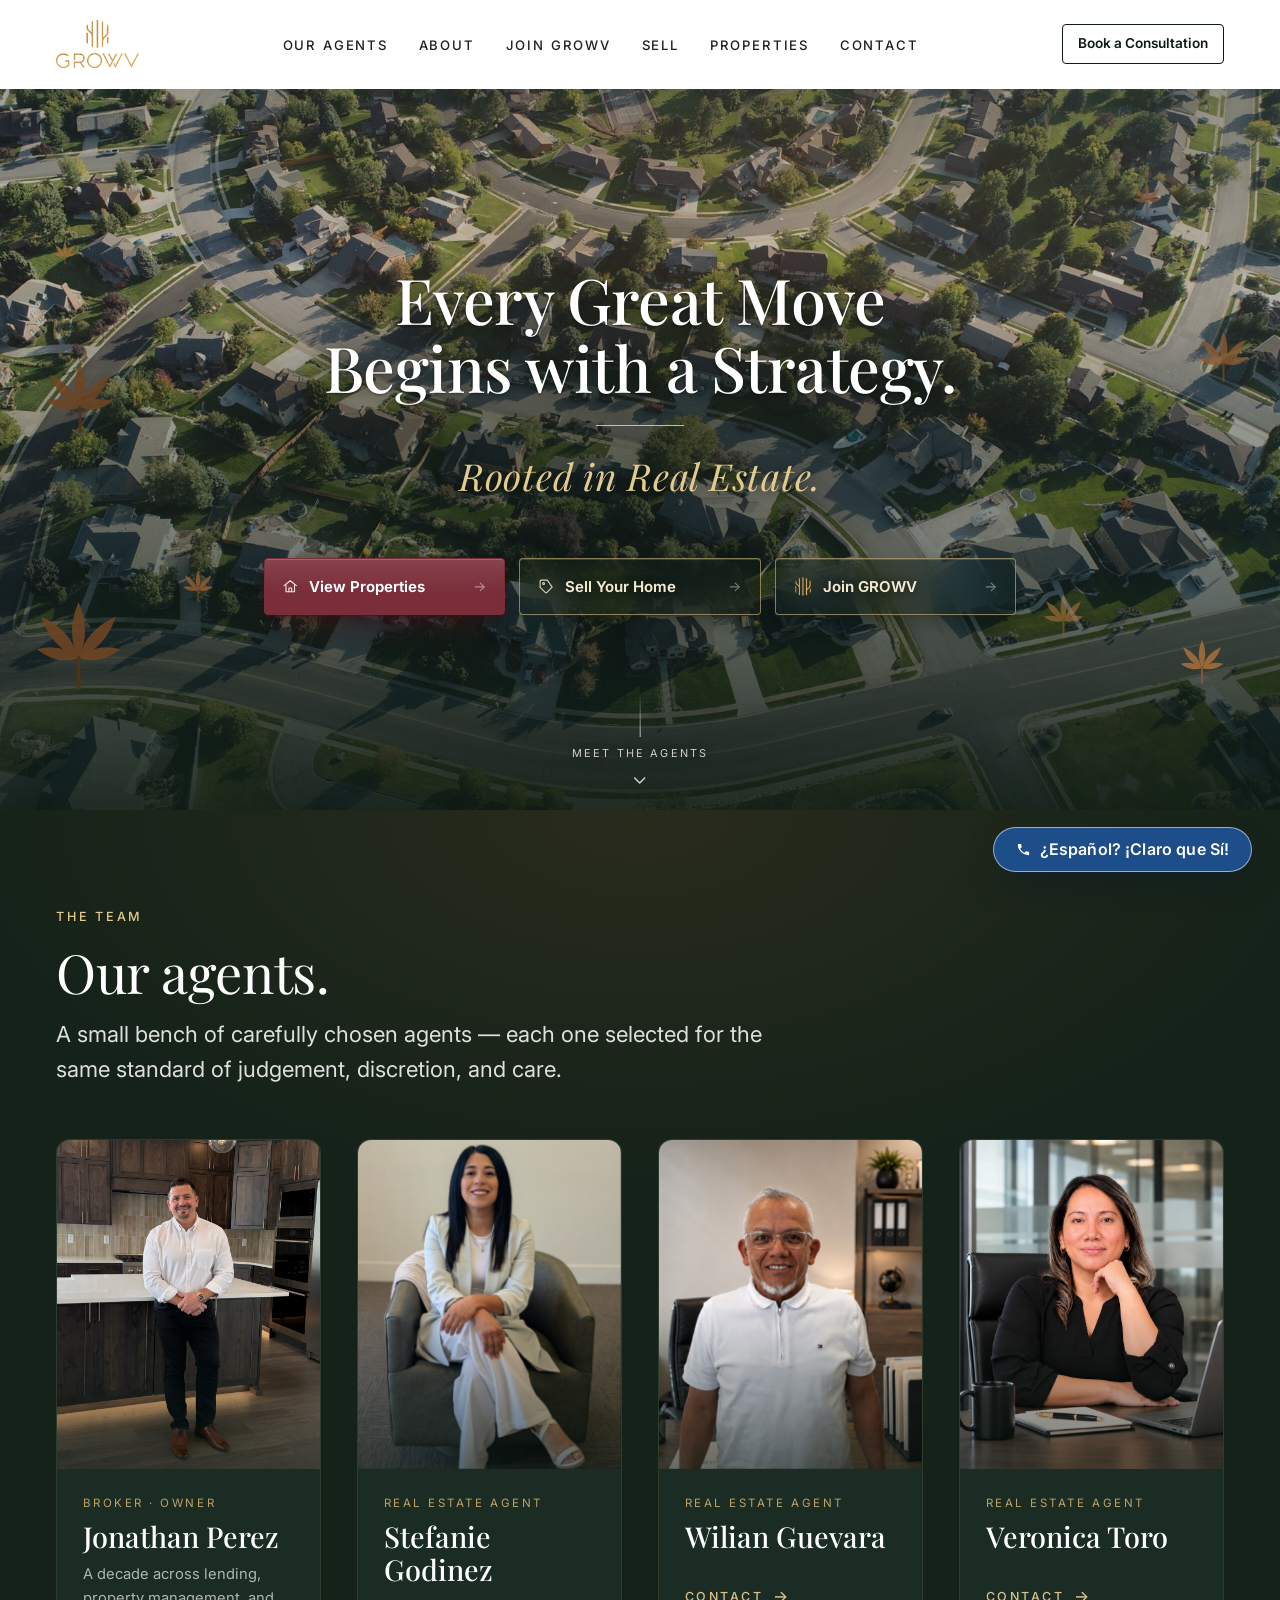
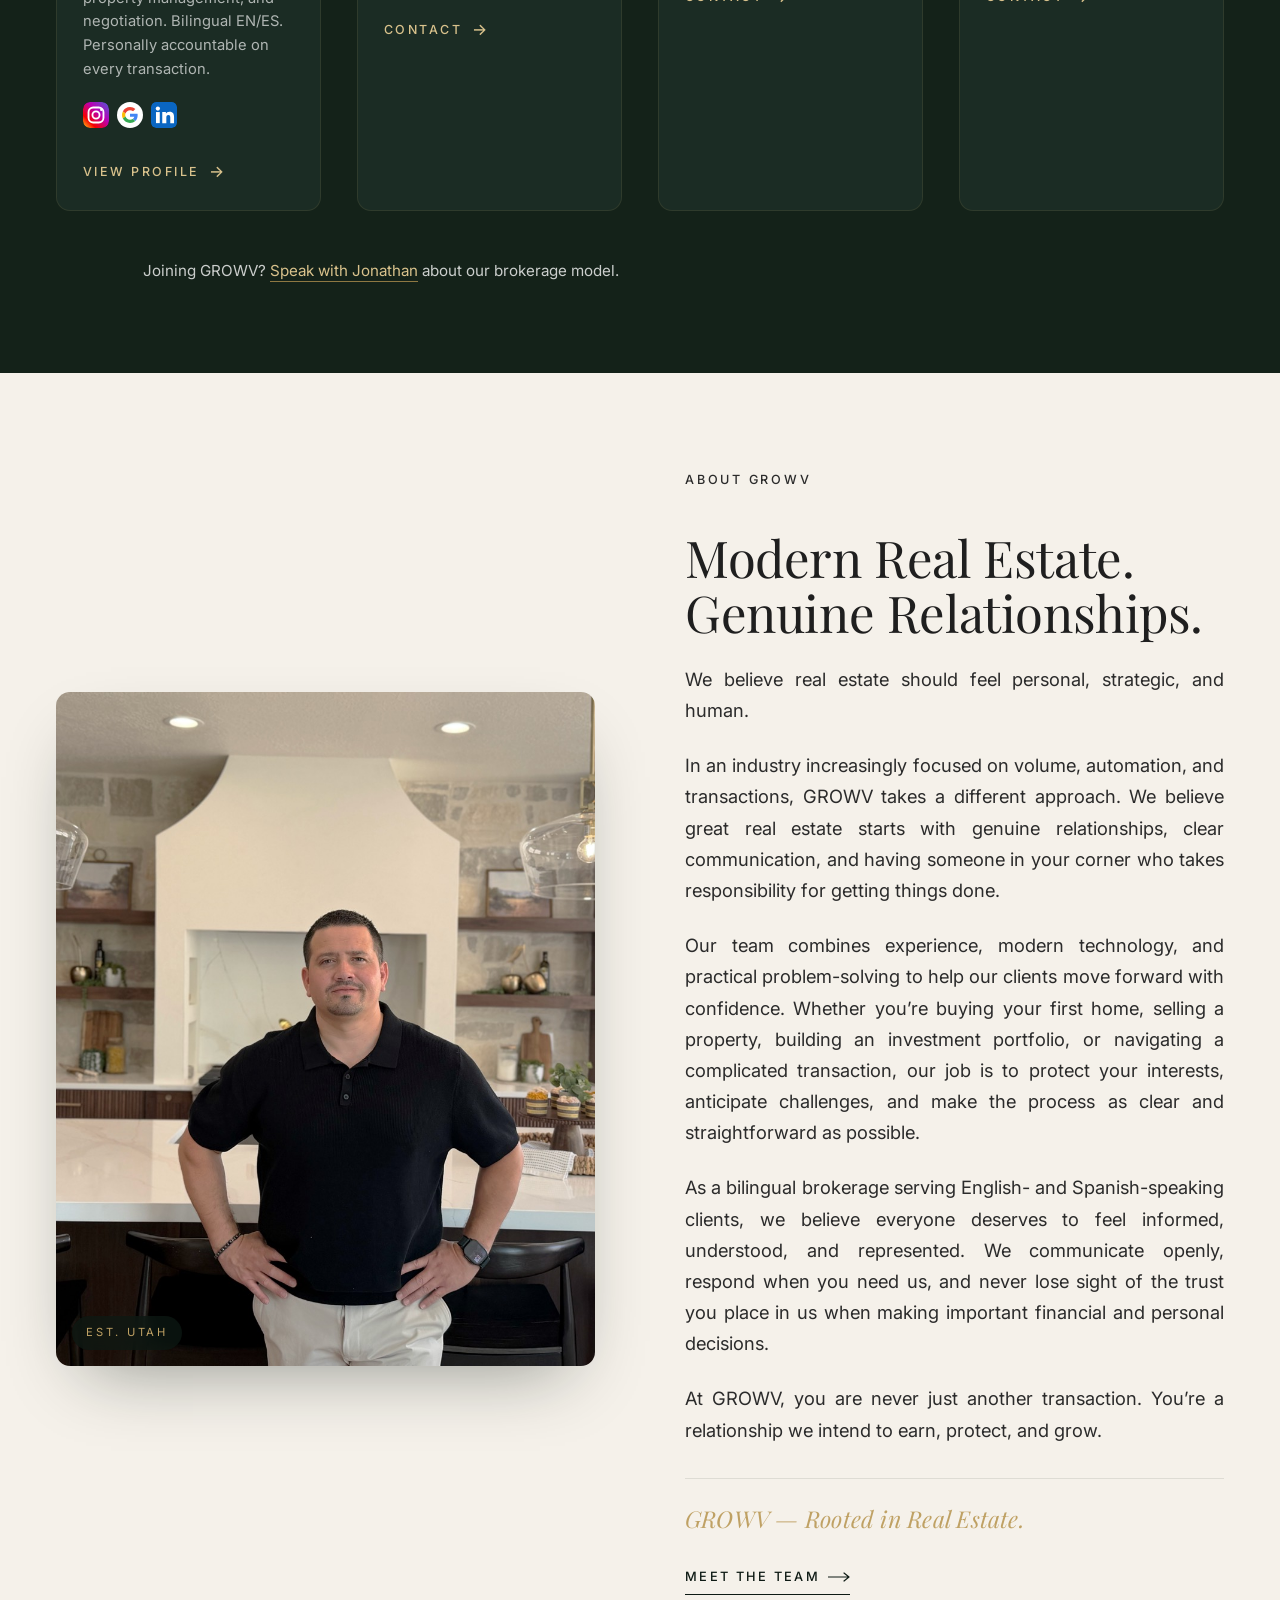
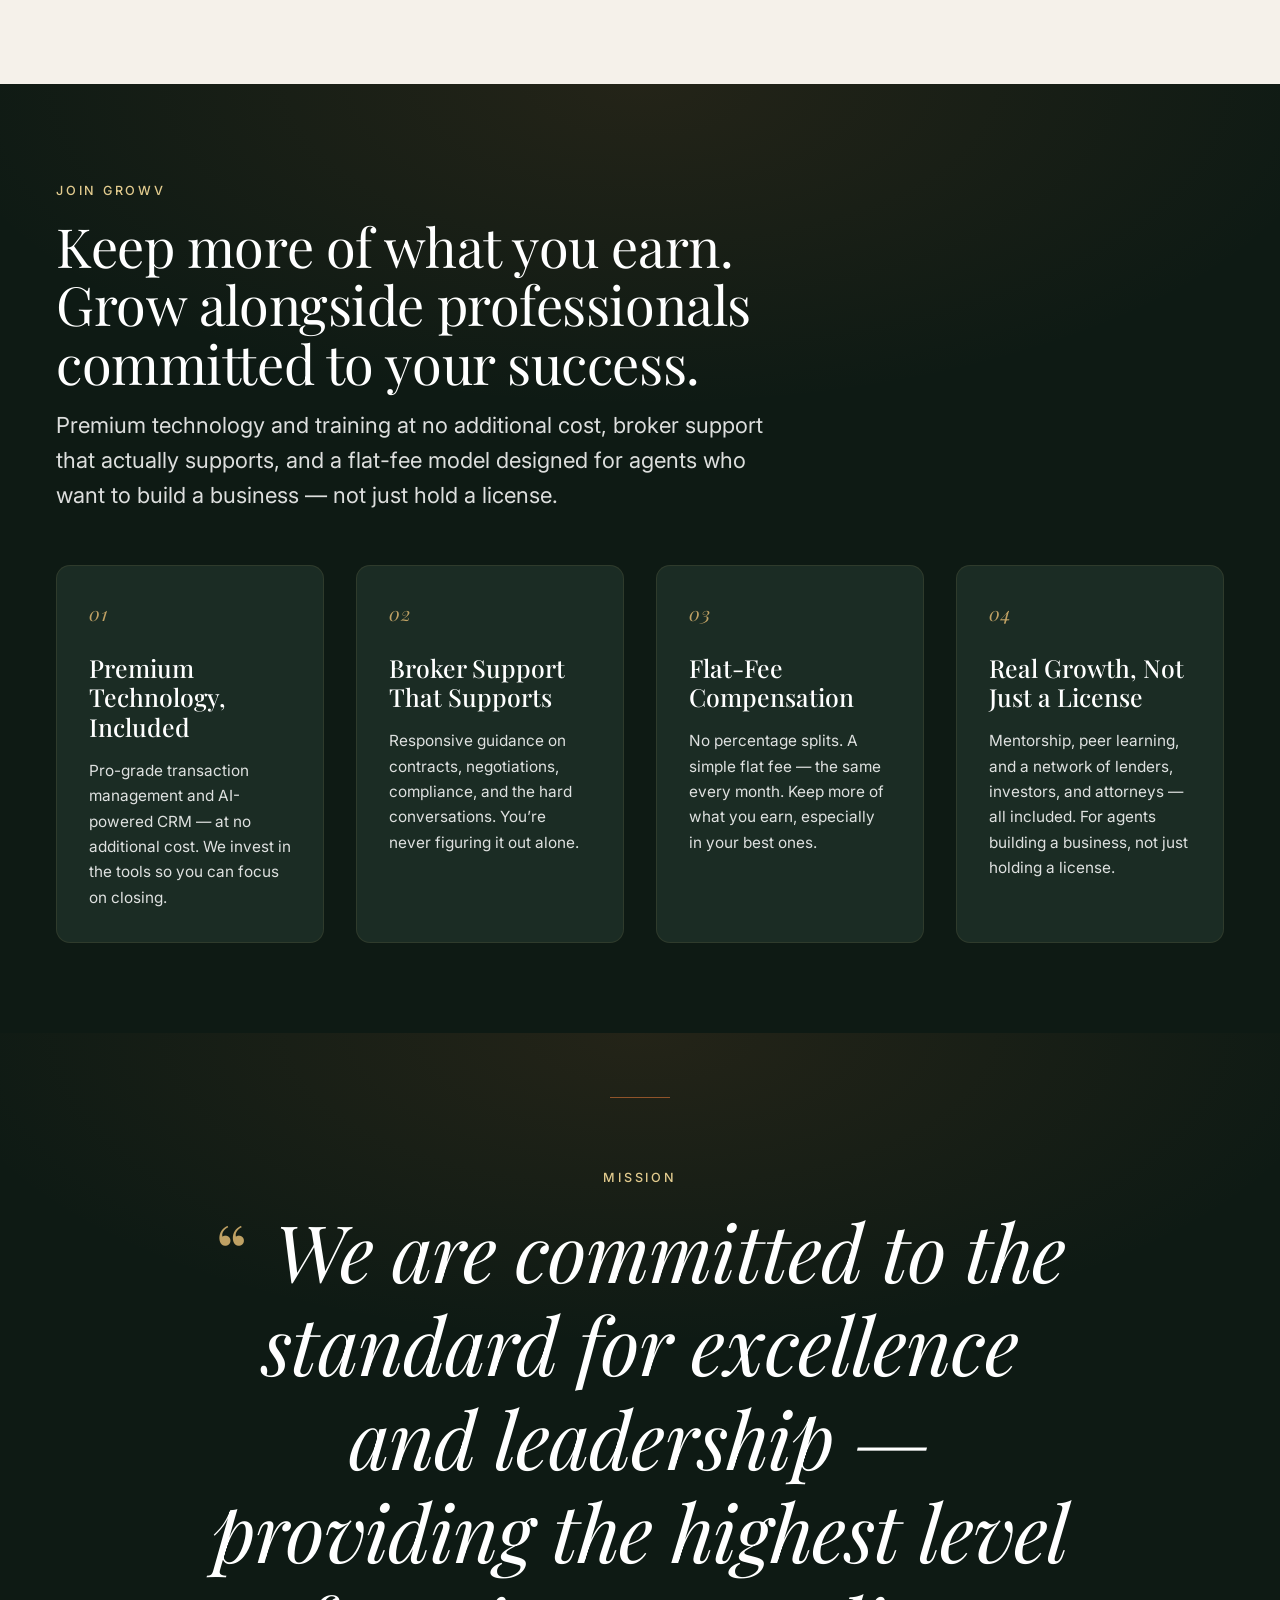
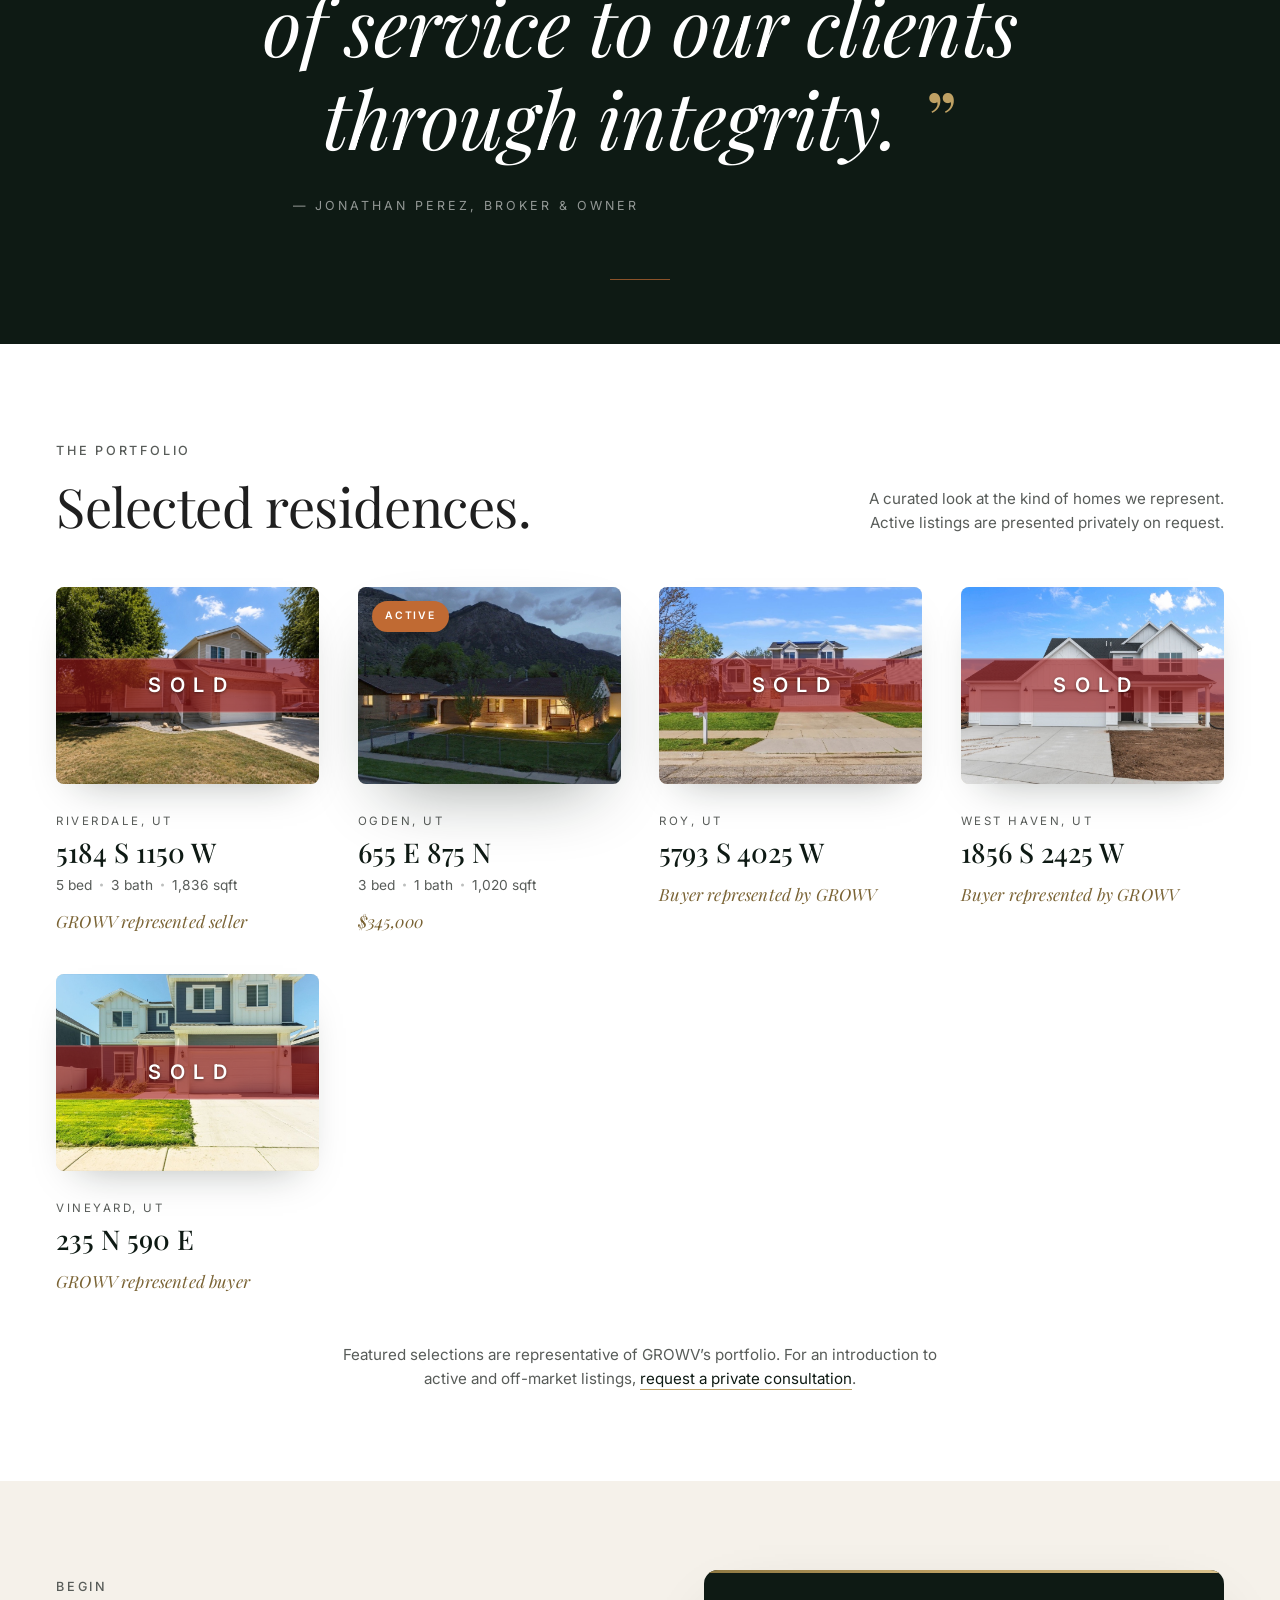
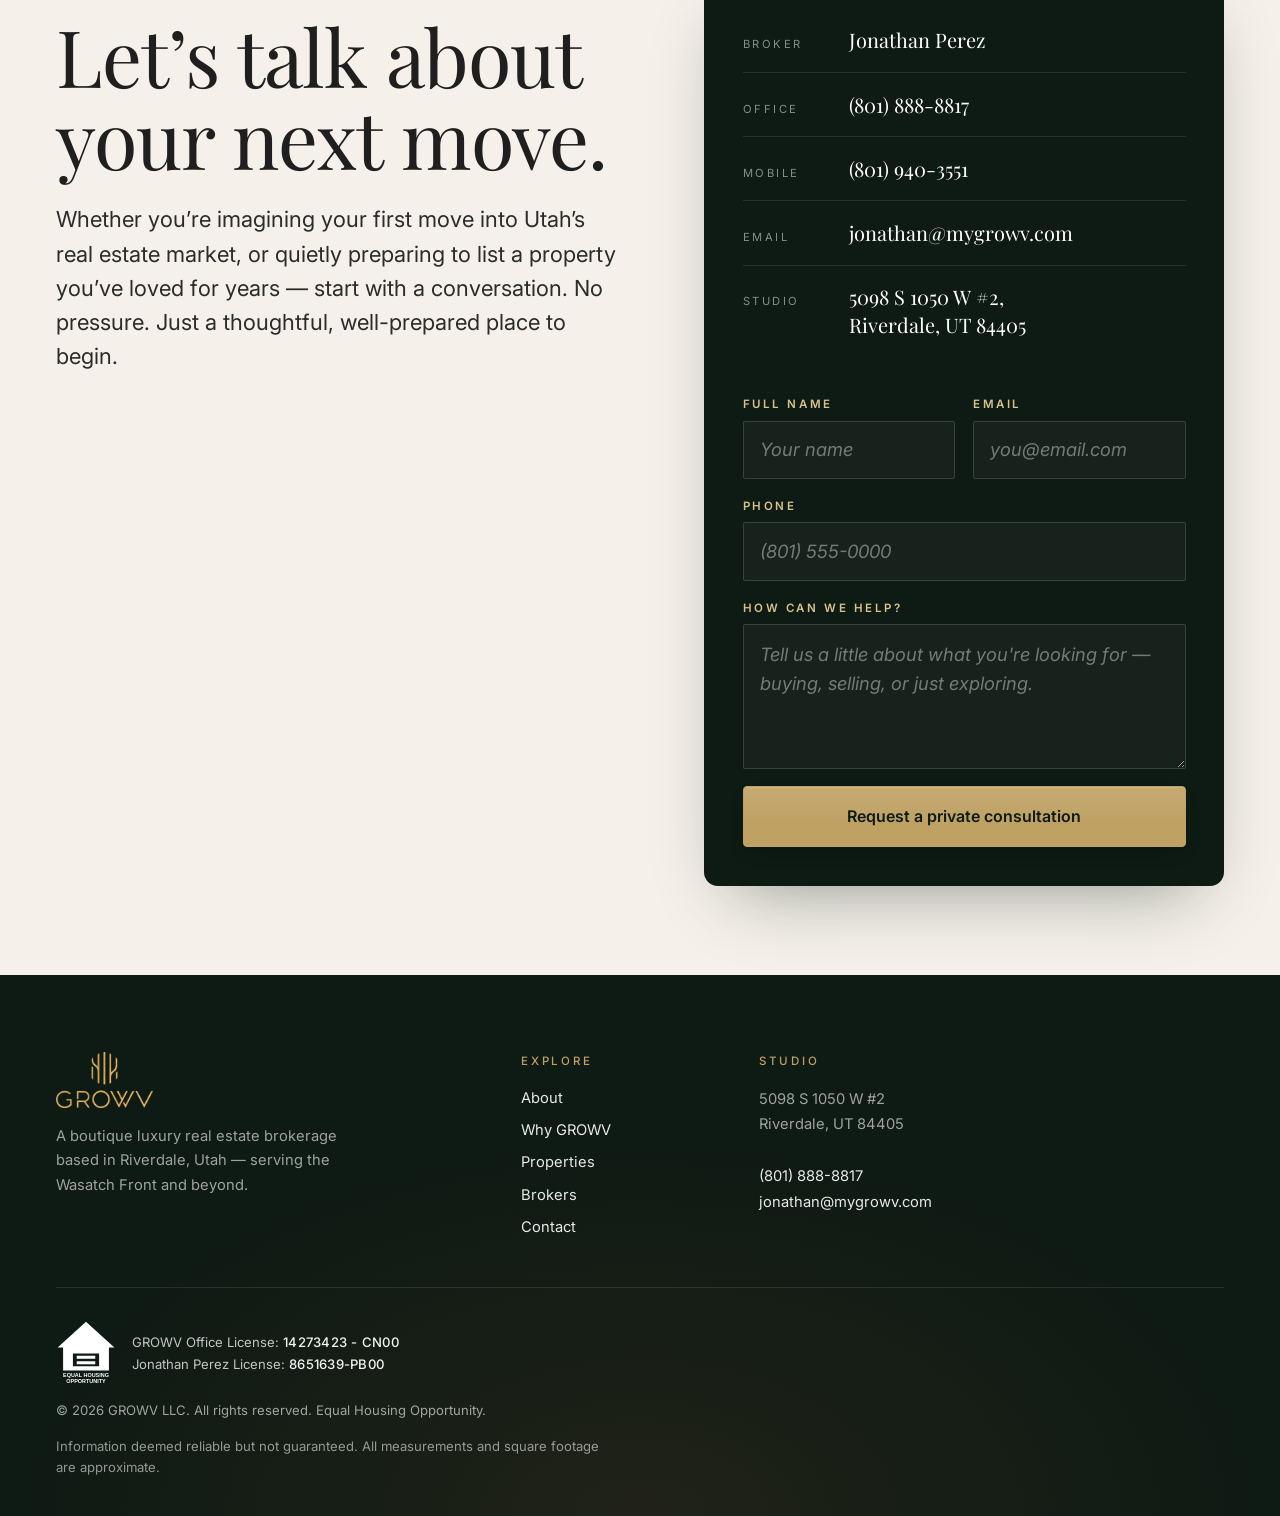
==== commit bf564a23: "november 23" ====
--- a/index.html
+++ b/index.html
@@ -48,6 +48,7 @@
           <li><a href="#team">Our Agents</a></li>
           <li><a href="#about">About</a></li>
           <li><a href="#why">Join GROWV</a></li>
+          <li><a href="sell.html">Sell</a></li>
           <li><a href="#properties">Properties</a></li>
           <li><a href="#contact">Contact</a></li>
         </ul>
@@ -75,6 +76,7 @@
         <li><a href="#team">Our Agents</a></li>
         <li><a href="#about">About</a></li>
         <li><a href="#why">Join GROWV</a></li>
+        <li><a href="sell.html">Sell</a></li>
         <li><a href="#properties">Properties</a></li>
         <li><a href="#contact">Contact</a></li>
       </ul>
@@ -128,7 +130,7 @@
         </div>
         <div class="hero__announce">
           <h1 id="hero-title" class="display">
-            <span class="display__line hero__headline">Great Real Estate Decisions <br class="hero__brk">start with Great Advice.</span>
+            <span class="display__line hero__headline">Every Great Move <br class="hero__brk">Begins with a Strategy.</span>
             <span class="display__line hero__invite">Rooted in Real Estate.</span>
           </h1>
         </div>
@@ -138,20 +140,23 @@
                through, and so does everyone if the gate is switched off. -->
           <a class="cta cta--gold" href="https://www.utahrealestate.com/" data-gate-listings
              target="_blank" rel="noopener noreferrer">
-            <svg class="cta__mark" viewBox="0 0 24 24" aria-hidden="true" focusable="false"><path d="M3 11.1 12 4l9 7.1"/><path d="M5.8 9.5V20h12.4V9.5"/><path d="M10 20v-5.4h4V20"/></svg> View Properties<span class="sr-only"> (opens in a new tab)</span>
+            <svg class="cta__mark" viewBox="0 0 24 24" aria-hidden="true" focusable="false"><path d="M3 11.1 12 4l9 7.1"/><path d="M5.8 9.5V20h12.4V9.5"/><path d="M10 20v-5.4h4V20"/></svg><span class="cta__label">View Properties<span class="sr-only"> (opens in a new tab)</span></span><svg class="cta__go" viewBox="0 0 24 24" aria-hidden="true" focusable="false"><path d="M5 12h13"/><path d="M12.5 6.2 18.8 12l-6.3 5.8"/></svg>
           </a>
           <!-- Both of these land on the contact form. data-contact-intent tells
                app.js which one was clicked so the message box arrives already
                saying what they came for — the Apps Script only reads the four
                known fields, so the message IS how the intent reaches Jonathan. -->
-          <a class="cta cta--ghost" href="#contact" data-contact-intent="sell"><svg class="cta__mark" viewBox="0 0 24 24" aria-hidden="true" focusable="false"><path d="M20.6 13.3 13 20.9a1.75 1.75 0 0 1-2.5 0L3.1 13.5V4.6A1.5 1.5 0 0 1 4.6 3.1h8.9z"/><circle cx="8.1" cy="8.1" r="1.4"/></svg> Sell Your Home</a>
-          <a class="cta cta--ghost" href="#contact" data-contact-intent="join"><img class="cta__mark cta__mark--logo" src="assets/images/growv-mark-gold.png" alt="" width="128" height="128" decoding="async"> Join GROWV</a>
-        </div>
-      </div>
-
-      <a href="#about" class="hero__scroll" aria-label="Scroll to about section">
+          <a class="cta cta--ghost" href="sell.html" data-contact-intent="sell"><svg class="cta__mark" viewBox="0 0 24 24" aria-hidden="true" focusable="false"><path d="M20.6 13.3 13 20.9a1.75 1.75 0 0 1-2.5 0L3.1 13.5V4.6A1.5 1.5 0 0 1 4.6 3.1h8.9z"/><circle cx="8.1" cy="8.1" r="1.4"/></svg><span class="cta__label">Sell Your Home</span><svg class="cta__go" viewBox="0 0 24 24" aria-hidden="true" focusable="false"><path d="M5 12h13"/><path d="M12.5 6.2 18.8 12l-6.3 5.8"/></svg></a>
+          <a class="cta cta--ghost" href="#contact" data-contact-intent="join"><img class="cta__mark cta__mark--logo" src="assets/images/growv-mark-gold.png" alt="" width="128" height="128" decoding="async"><span class="cta__label">Join GROWV</span><svg class="cta__go" viewBox="0 0 24 24" aria-hidden="true" focusable="false"><path d="M5 12h13"/><path d="M12.5 6.2 18.8 12l-6.3 5.8"/></svg></a>
+        </div>
+      </div>
+
+      <a href="#team" class="hero__scroll" aria-label="Scroll down to meet the GROWV agents">
         <span class="hero__scroll-line" aria-hidden="true"></span>
-        <span class="hero__scroll-label">Scroll</span>
+        <span class="hero__scroll-label">Meet the agents</span>
+        <svg class="hero__scroll-chev" viewBox="0 0 24 24" aria-hidden="true" focusable="false">
+          <path d="M6 9.5 12 15.5 18 9.5"/>
+        </svg>
       </a>
     </section>
 
--- a/assets/css/styles.css
+++ b/assets/css/styles.css
@@ -491,8 +491,12 @@
 /* ---------- Hero ---------- */
 .hero {
   position: relative;
-  min-height: 100svh;
-  min-height: 100vh;
+  /* Deliberately short of a full screen. A hero that fills the viewport
+     exactly tells the eye the page has ended; leaving a band of the next
+     section visible is the single most reliable reason people keep going.
+     svh so a phone's collapsing address bar cannot push it back to full. */
+  min-height: 90vh;
+  min-height: 90svh;
   display: flex;
   align-items: center;
   color: #fff;
@@ -649,13 +653,44 @@
   .hero__actions { align-items: center; }
   .hero__actions .cta { width: min(100%, 22rem); }
 }
+/* Three equal columns rather than three pills of three different lengths.
+   Matching widths are what make them read as one considered control instead
+   of three separate links that happen to sit together. The row escapes the
+   hero's 78% column so it can hold its width on any laptop. */
 @media (min-width: 760px) {
   .hero__content--center .hero__actions {
-    width: max-content;
-    max-width: calc(100vw - 2 * var(--pad-side));
+    display: grid;
+    grid-template-columns: repeat(3, minmax(0, 1fr));
+    width: min(calc(100vw - 2 * var(--pad-side)), 47rem);
     margin-left: 50%;
     transform: translateX(-50%);
   }
+}
+/* Mark, then label, then the chevron pushed to the trailing edge. Left
+   aligned, because centred text inside a fixed-width button leaves the mark
+   floating at a different distance from the edge on each one. */
+.hero__content--center .hero__actions .cta {
+  justify-content: flex-start;
+  gap: 0.7em;
+  padding: 1.05em 1.1em 1.05em 1.15em;
+  text-align: left;
+}
+/* Inter, like every other button on the site. The labels are held to one
+   line so the three boxes stay the same height whatever goes in them. */
+.hero__content--center .hero__actions .cta__label {
+  flex: 1 1 auto; min-width: 0; white-space: nowrap;
+}
+.cta__go {
+  width: 1.05em; height: 1.05em; flex: 0 0 auto;
+  fill: none; stroke: currentColor; stroke-width: 1.7;
+  stroke-linecap: round; stroke-linejoin: round;
+  opacity: 0.45;
+  transition: opacity .22s var(--ease-out), transform .22s var(--ease-out);
+}
+.cta:hover .cta__go,
+.cta:focus-visible .cta__go { opacity: 0.95; transform: translateX(3px); }
+@media (prefers-reduced-motion: reduce) {
+  .cta:hover .cta__go, .cta:focus-visible .cta__go { transform: none; }
 }
 
 /* The hero sits on a photograph, so the buttons take a little of it in
@@ -751,17 +786,34 @@
 
 .hero__scroll {
   position: absolute;
-  left: 50%; bottom: clamp(1.25rem, 3vh, 2rem);
+  left: 50%; bottom: clamp(0.9rem, 2.2vh, 1.5rem);
   transform: translateX(-50%);
   display: none;
-  flex-direction: column; align-items: center; gap: 0.6rem;
-  color: rgba(255,255,255,0.6);
-  font-size: 0.7rem; letter-spacing: 0.32em; text-transform: uppercase;
-  transition: color .25s var(--ease-out);
-}
-.hero__scroll:hover { color: var(--gold); }
+  flex-direction: column; align-items: center; gap: 0.5rem;
+  /* Naming the destination beats "Scroll": an instruction asks for effort,
+     a destination offers a reason. It also points at the section directly
+     below, which the old cue skipped past. */
+  color: rgba(255,255,255,0.78);
+  font-size: 0.68rem; letter-spacing: 0.2em; text-transform: uppercase;
+  transition: color .25s var(--ease-out), transform .25s var(--ease-out);
+  text-shadow: 0 1px 8px rgba(8,16,12,0.75);
+}
+.hero__scroll:hover { color: var(--gold-2); }
+.hero__scroll-chev {
+  width: 20px; height: 20px; fill: none; stroke: currentColor;
+  stroke-width: 1.8; stroke-linecap: round; stroke-linejoin: round;
+  animation: scrollNudge 2.4s var(--ease-in-out) infinite;
+}
+@keyframes scrollNudge {
+  0%, 60%, 100% { transform: translateY(0); opacity: .65; }
+  30% { transform: translateY(5px); opacity: 1; }
+}
+@media (prefers-reduced-motion: reduce) {
+  .hero__scroll-chev { animation: none; opacity: .8; }
+  .hero__scroll-line::after { animation: none; }
+}
 .hero__scroll-line {
-  display: block; width: 1px; height: 60px;
+  display: block; width: 1px; height: 44px;
   background: linear-gradient(180deg, rgba(255,255,255,0) 0%, rgba(255,255,255,0.7) 100%);
   position: relative; overflow: hidden;
 }
@@ -773,9 +825,9 @@
 @keyframes scrollDot {
   0% { top: -30px; opacity: 0; }
   30% { opacity: 1; }
-  100% { top: 60px; opacity: 0; }
-}
-@media (min-width: 600px) and (min-height: 700px) {
+  100% { top: 44px; opacity: 0; }
+}
+@media (min-width: 600px) and (min-height: 640px) {
   .hero__scroll { display: flex; }
 }
 
@@ -1052,6 +1104,10 @@
   background: #fff; border-radius: 50%; padding: 5px;
 }
 .agent__social--reviews:hover { box-shadow: 0 4px 14px rgba(66,133,244,0.45); }
+
+/* LinkedIn ships as a tile like Instagram's, so it only needs the corner. */
+.agent__social--linkedin { border-radius: 5px; overflow: hidden; }
+.agent__social--linkedin:hover { box-shadow: 0 4px 14px rgba(10,102,194,0.5); }
 
 .agent__name {
   font-family: var(--f-display); font-weight: 500;
--- a/assets/css/thanksgiving.css
+++ b/assets/css/thanksgiving.css
@@ -67,6 +67,8 @@
    dark text on white only reads as smudge. */
 .hero__scroll-label{text-shadow:0 1px 8px rgba(8,16,12,.75)}
 .hero__actions .cta--ghost{text-shadow:0 1px 8px rgba(8,16,12,.7)}
+/* The seller hero is a photograph too, so it takes the same treatment. */
+.sell-hero h1,.sell-hero .lede{text-shadow:0 2px 10px rgba(8,16,12,.55)}
 
 /* ---------- Hero CTA: fall maroon, not gold ---------- */
 .hero__actions .cta--gold{
